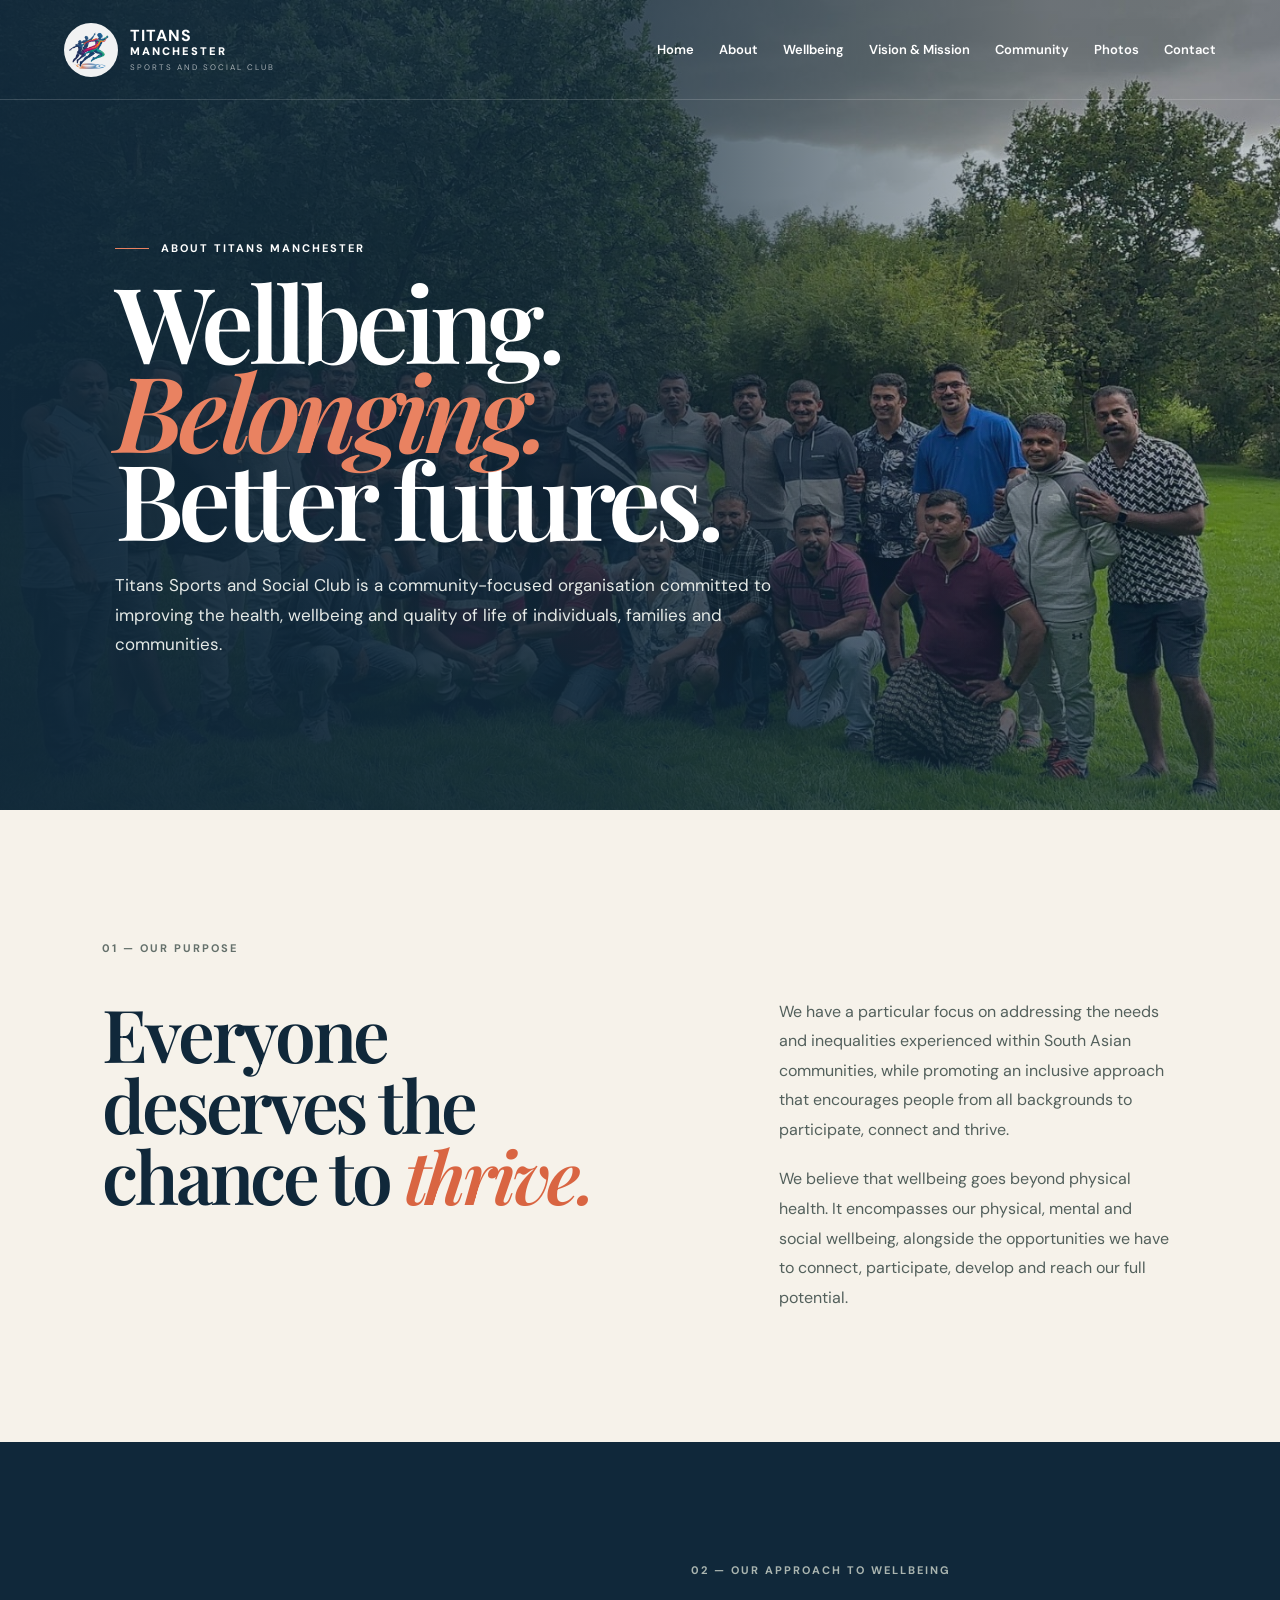
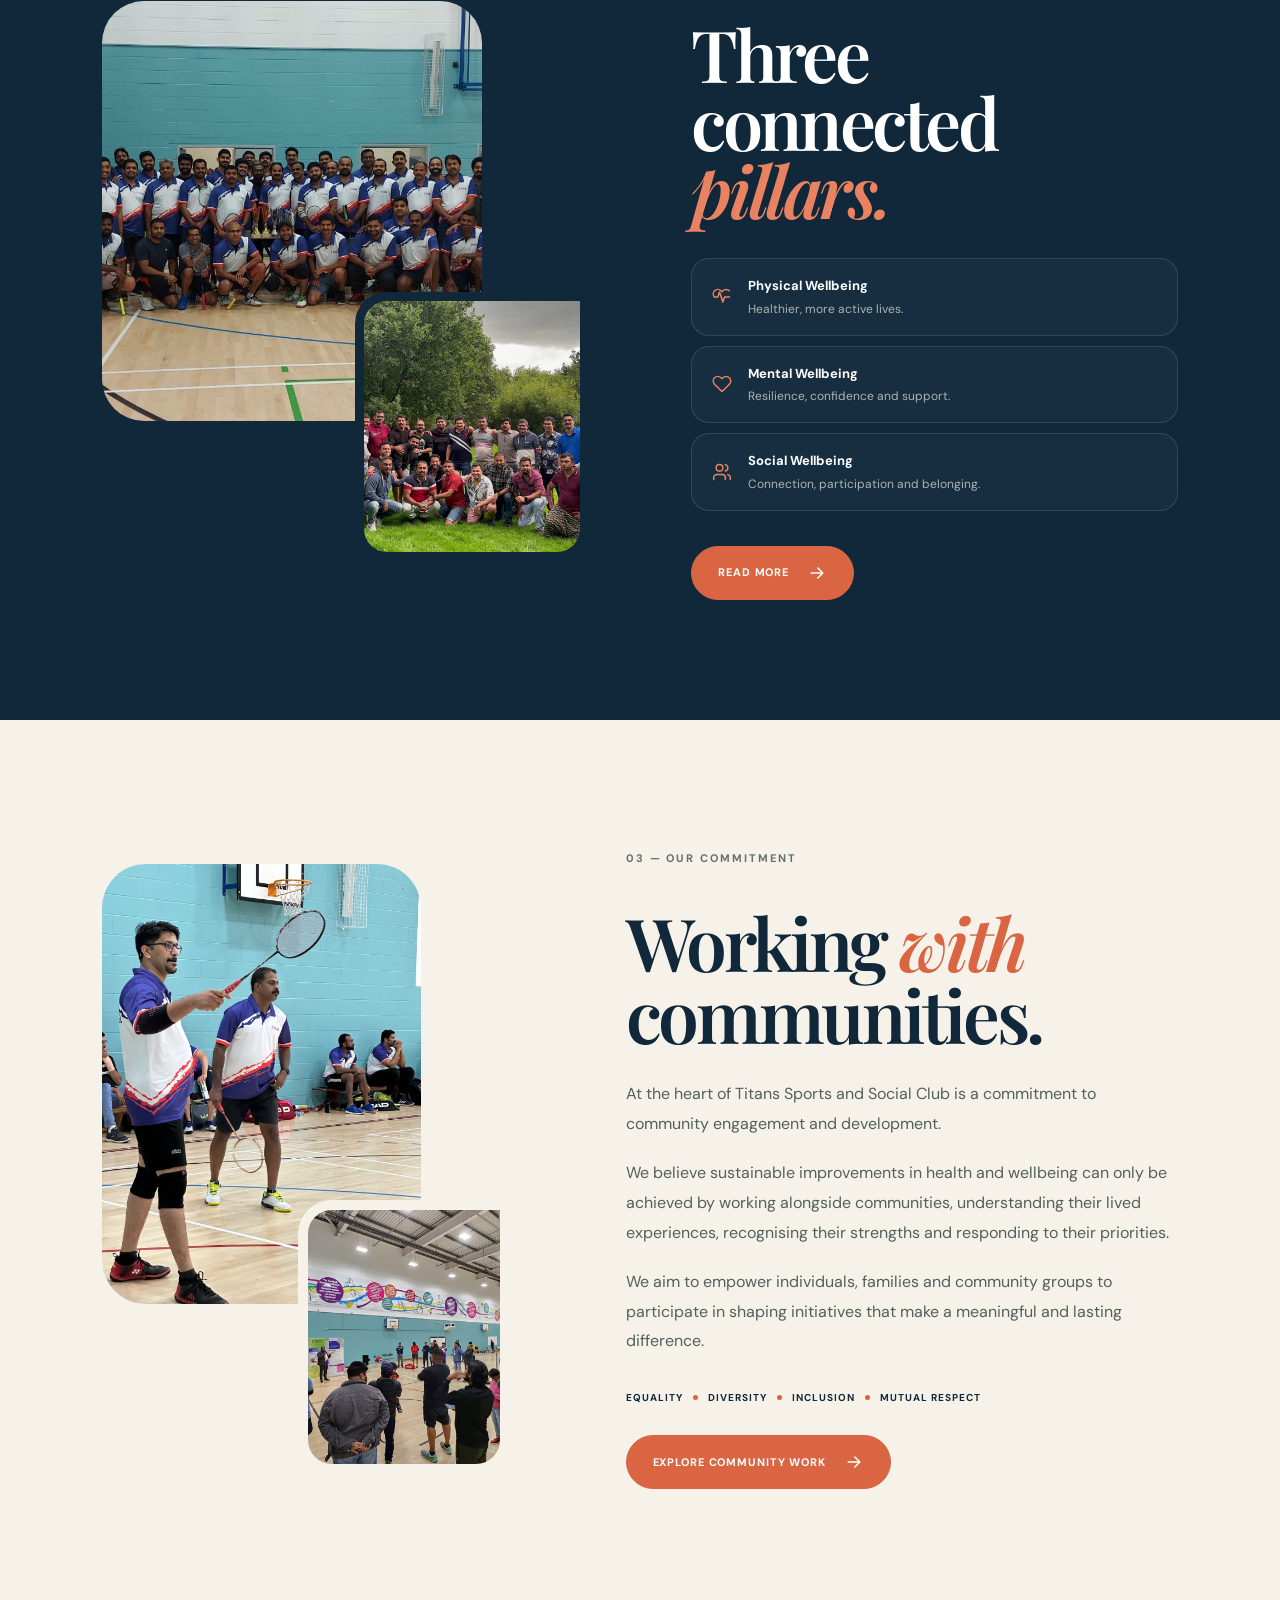
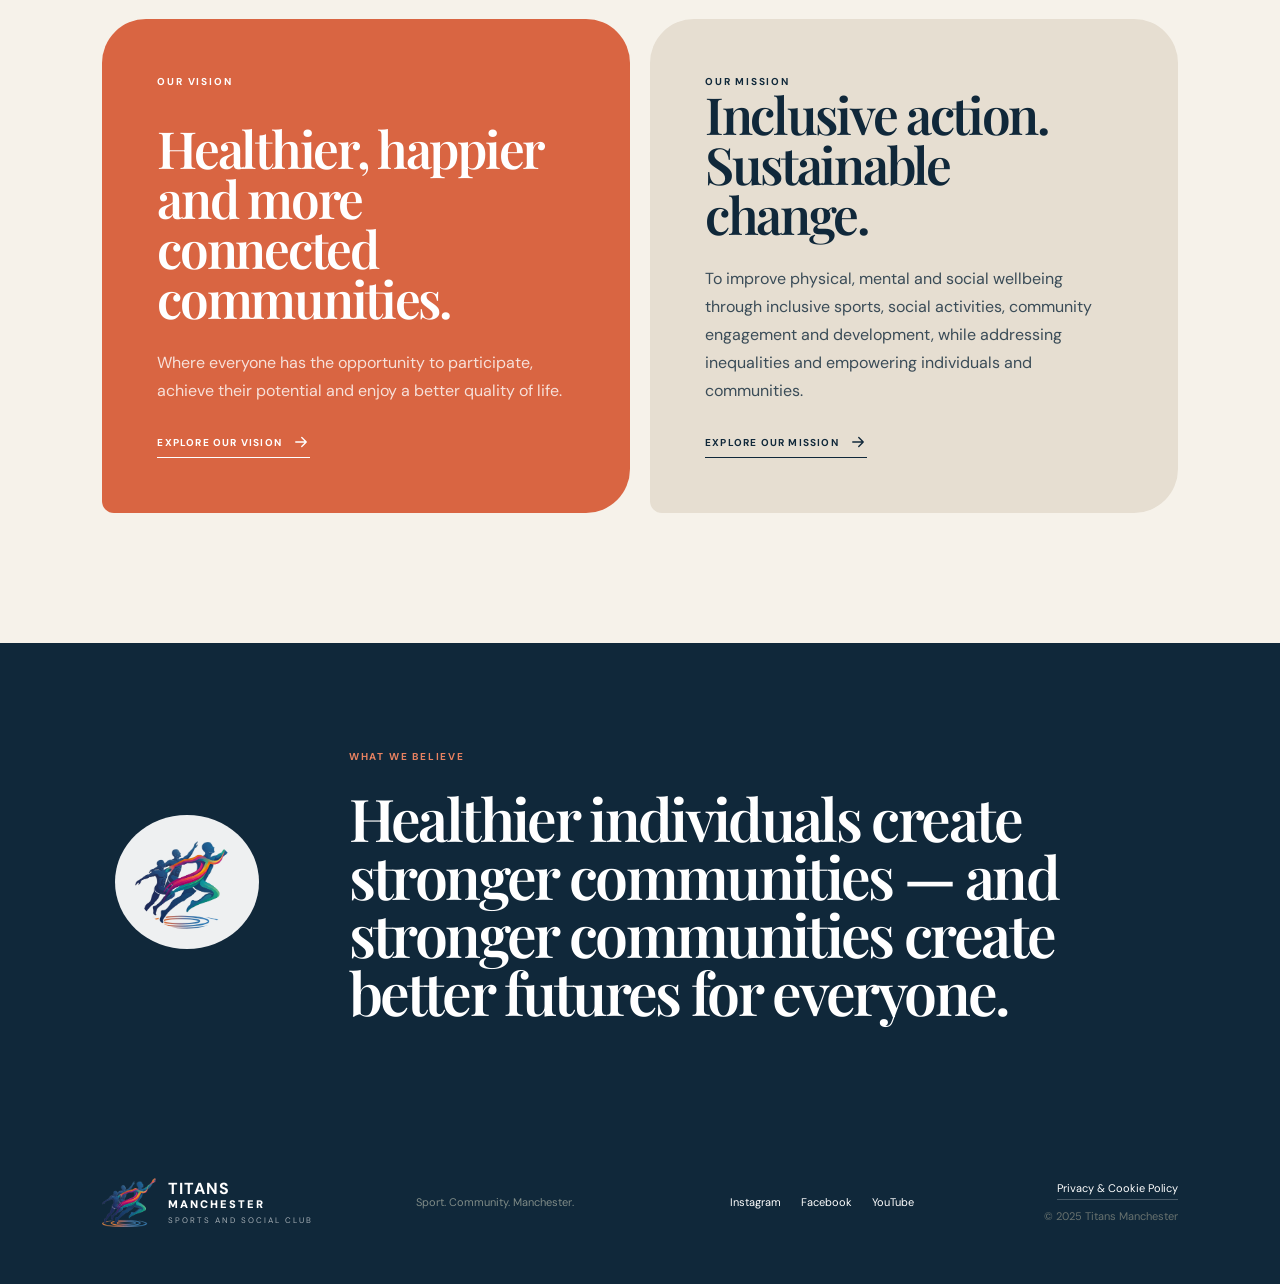
==== about.html @ 6f3ce063 "fixed routing" ====
<!doctype html>
<html lang="en">
  <head>
    
    <meta charset="UTF-8" />
    <meta name="viewport" content="width=device-width, initial-scale=1.0" />
    <title>About Us | Titans Manchester</title>
    <link rel="shortcut icon" href="/favicon.png"><link rel="apple-touch-icon" sizes="180x180" href="/apple-touch-icon.png">
    <meta name="description" content="Who we are: a community-focused sports and social club improving physical, mental and social wellbeing, with a particular focus on South Asian communities in Manchester.">
    <link rel="icon" href="/favicon.png">
    <meta property="og:title" content="About Us | Titans Manchester">
    <meta property="og:description" content="Who we are: a community-focused sports and social club improving physical, mental and social wellbeing, with a particular focus on South Asian communities in Manchester.">
    <script type="module" crossorigin src="/assets/index-BCGXaO-s.js"></script>
    <link rel="stylesheet" crossorigin href="/assets/index-mSI3lLwy.css">
    <link rel="canonical" href="https://titansmanchester.co.uk/about">
  </head>
  <body>
    
    <div id="root"><link rel="preload" as="image" href="/titans-logo.png"/><link rel="preload" as="image" href="/community-running.jpg"/><link rel="preload" as="image" href="/group-badminton.jpeg"/><link rel="preload" as="image" href="/community-badminton.jpg"/><link rel="preload" as="image" href="/warmup.jpeg"/><main class="about-page"><nav class="nav "><a class="brand" href="/" aria-label="Titans Manchester home"><img src="/titans-logo.png" alt=""/><span class="brand-name">TITANS<strong>MANCHESTER</strong><small>Sports and Social Club</small></span></a><div class="nav-links "><a href="/">Home</a><a href="/about">About</a><a href="/wellbeing">Wellbeing</a><a href="/vision">Vision &amp; Mission</a><a href="/community">Community</a><a href="/gallery">Photos</a><a href="/contact">Contact</a></div><button class="menu" aria-label="Toggle navigation"><svg width="25" height="25" viewBox="0 0 24 24" fill="none" stroke="currentColor" stroke-width="1.8" stroke-linecap="round" stroke-linejoin="round" aria-hidden="true"><path d="M4 7h16M4 12h16M4 17h16"></path></svg></button></nav><section class="about-hero" id="top"><img src="/community-running.jpg" alt="Members of the community running together in a park"/><div class="about-hero-shade"></div><div class="about-hero-copy"><p class="eyebrow" data-reveal="true"><span></span> About Titans Manchester</p><h1 data-reveal="true">Wellbeing.<br/><em>Belonging.</em><br/>Better futures.</h1><p data-reveal="true">Titans Sports and Social Club is a community-focused organisation committed to improving the health, wellbeing and quality of life of individuals, families and communities.</p></div></section><section class="about-intro"><div class="section-tag" data-reveal="true">01 — Our purpose</div><div class="about-intro-grid"><h2 data-reveal="true">Everyone deserves the chance to <span>thrive.</span></h2><div class="about-prose" data-reveal="true"><p>We have a particular focus on addressing the needs and inequalities experienced within South Asian communities, while promoting an inclusive approach that encourages people from all backgrounds to participate, connect and thrive.</p><p>We believe that wellbeing goes beyond physical health. It encompasses our physical, mental and social wellbeing, alongside the opportunities we have to connect, participate, develop and reach our full potential.</p></div></div></section><section class="about-wellbeing"><div class="about-wellbeing-images" data-reveal="true"><img src="/group-badminton.jpeg" alt="Men playing badminton together"/><img src="/community-running.jpg" alt="  mindfulness"/></div><div class="about-wellbeing-copy" data-reveal="true"><div class="section-tag">02 — Our approach to wellbeing</div><h2>Three connected<br/><span>pillars.</span></h2><div class="wellbeing-points"><div><svg width="20" height="20" viewBox="0 0 24 24" fill="none" stroke="currentColor" stroke-width="1.8" stroke-linecap="round" stroke-linejoin="round" aria-hidden="true"><path d="M3 12h4l2-6 4 12 2-6h6"></path><path d="M20.8 4.6a5.5 5.5 0 0 0-7.8 0L12 5.7l-1.1-1.1a5.5 5.5 0 0 0-7.8 7.8"></path></svg><span><b>Physical Wellbeing</b>Healthier, more active lives.</span></div><div><svg width="20" height="20" viewBox="0 0 24 24" fill="none" stroke="currentColor" stroke-width="1.8" stroke-linecap="round" stroke-linejoin="round" aria-hidden="true"><path d="M20.8 4.6a5.5 5.5 0 0 0-7.8 0L12 5.7l-1.1-1.1a5.5 5.5 0 0 0-7.8 7.8l1.1 1.1L12 21l7.8-7.5 1.1-1.1a5.5 5.5 0 0 0-.1-7.8Z"></path></svg><span><b>Mental Wellbeing</b>Resilience, confidence and support.</span></div><div><svg width="20" height="20" viewBox="0 0 24 24" fill="none" stroke="currentColor" stroke-width="1.8" stroke-linecap="round" stroke-linejoin="round" aria-hidden="true"><path d="M16 21v-2a4 4 0 0 0-4-4H6a4 4 0 0 0-4 4v2"></path><circle cx="9" cy="7" r="4"></circle><path d="M22 21v-2a4 4 0 0 0-3-3.87M16 3.13a4 4 0 0 1 0 7.75"></path></svg><span><b>Social Wellbeing</b>Connection, participation and belonging.</span></div></div><a class="button primary" href="/wellbeing">Read more <svg width="20" height="20" viewBox="0 0 24 24" fill="none" stroke="currentColor" stroke-width="1.8" stroke-linecap="round" stroke-linejoin="round" aria-hidden="true"><path d="M5 12h14M13 6l6 6-6 6"></path></svg></a></div></section><section class="commitment-section"><div class="commitment-images" data-reveal="true"><img src="/community-badminton.jpg" alt="Community members playing badminton"/><img src="/warmup.jpeg" alt="A community group warming up together"/></div><div class="commitment-copy" data-reveal="true"><div class="section-tag">03 — Our commitment</div><h2>Working <span>with</span> communities.</h2><p>At the heart of Titans Sports and Social Club is a commitment to community engagement and development.</p><p>We believe sustainable improvements in health and wellbeing can only be achieved by working alongside communities, understanding their lived experiences, recognising their strengths and responding to their priorities.</p><p>We aim to empower individuals, families and community groups to participate in shaping initiatives that make a meaningful and lasting difference.</p><div class="values-line">Equality <i></i> Diversity <i></i> Inclusion <i></i> Mutual respect</div><a class="button primary commitment-link" href="/community">Explore community work <svg width="20" height="20" viewBox="0 0 24 24" fill="none" stroke="currentColor" stroke-width="1.8" stroke-linecap="round" stroke-linejoin="round" aria-hidden="true"><path d="M5 12h14M13 6l6 6-6 6"></path></svg></a></div></section><section class="vision-section"><div class="vision-card" data-reveal="true"><span>Our Vision</span><h2>Healthier, happier and more connected communities.</h2><p>Where everyone has the opportunity to participate, achieve their potential and enjoy a better quality of life.</p><a href="/vision">Explore our vision <svg width="18" height="18" viewBox="0 0 24 24" fill="none" stroke="currentColor" stroke-width="1.8" stroke-linecap="round" stroke-linejoin="round" aria-hidden="true"><path d="M5 12h14M13 6l6 6-6 6"></path></svg></a></div><div class="mission-card" data-reveal="true"><span>Our Mission</span><h2>Inclusive action. Sustainable change.</h2><p>To improve physical, mental and social wellbeing through inclusive sports, social activities, community engagement and development, while addressing inequalities and empowering individuals and communities.</p><a href="/vision">Explore our mission <svg width="18" height="18" viewBox="0 0 24 24" fill="none" stroke="currentColor" stroke-width="1.8" stroke-linecap="round" stroke-linejoin="round" aria-hidden="true"><path d="M5 12h14M13 6l6 6-6 6"></path></svg></a></div></section><section class="belief-section" data-reveal="true"><img src="/titans-logo.png" alt=""/><div><span>What we believe</span><h2>Healthier individuals create stronger communities — and stronger communities create better futures for everyone.</h2></div></section><footer id="contact"><a class="brand" href="/"><img src="/titans-logo.png" alt=""/><span class="brand-name">TITANS<strong>MANCHESTER</strong><small>Sports and Social Club</small></span></a><p>Sport. Community. Manchester.</p><div><a href="#">Instagram</a><a href="#">Facebook</a><a href="#">YouTube</a></div><div class="footer-legal"><a href="#/privacy">Privacy &amp; Cookie Policy</a><span>© 2025 Titans Manchester</span></div></footer></main></div>
    
  </body>
</html>
---- assets/index-mSI3lLwy.css ----
@import "https://fonts.googleapis.com/css2?family=DM+Sans:wght@400;500;600;700&family=Playfair+Display:ital,wght@0,600;1,600&display=swap";@layer components;@layer properties{@supports (((-webkit-hyphens:none)) and (not (margin-trim:inline))) or ((-moz-orient:inline) and (not (color:rgb(from red r g b)))){*,:before,:after,::backdrop{--tw-rotate-x:initial;--tw-rotate-y:initial;--tw-rotate-z:initial;--tw-skew-x:initial;--tw-skew-y:initial;--tw-blur:initial;--tw-brightness:initial;--tw-contrast:initial;--tw-grayscale:initial;--tw-hue-rotate:initial;--tw-invert:initial;--tw-opacity:initial;--tw-saturate:initial;--tw-sepia:initial;--tw-drop-shadow:initial;--tw-drop-shadow-color:initial;--tw-drop-shadow-alpha:100%;--tw-drop-shadow-size:initial}}}@layer theme{:root,:host{--font-sans:"DM Sans", sans-serif;--font-mono:ui-monospace, SFMono-Regular, Menlo, Monaco, Consolas, "Liberation Mono", "Courier New", monospace;--spacing:.25rem;--default-font-family:var(--font-sans);--default-mono-font-family:var(--font-mono)}}@layer base{*,:after,:before,::backdrop{box-sizing:border-box;border:0 solid;margin:0;padding:0}::file-selector-button{box-sizing:border-box;border:0 solid;margin:0;padding:0}html,:host{-webkit-text-size-adjust:100%;tab-size:4;line-height:1.5;font-family:var(--default-font-family,ui-sans-serif, system-ui, sans-serif, "Apple Color Emoji", "Segoe UI Emoji", "Segoe UI Symbol", "Noto Color Emoji");font-feature-settings:var(--default-font-feature-settings,normal);font-variation-settings:var(--default-font-variation-settings,normal);-webkit-tap-highlight-color:transparent}hr{height:0;color:inherit;border-top-width:1px}abbr:where([title]){-webkit-text-decoration:underline dotted;text-decoration:underline dotted}h1,h2,h3,h4,h5,h6{font-size:inherit;font-weight:inherit}a{color:inherit;-webkit-text-decoration:inherit;-webkit-text-decoration:inherit;-webkit-text-decoration:inherit;-webkit-text-decoration:inherit;text-decoration:inherit}b,strong{font-weight:bolder}code,kbd,samp,pre{font-family:var(--default-mono-font-family,ui-monospace, SFMono-Regular, Menlo, Monaco, Consolas, "Liberation Mono", "Courier New", monospace);font-feature-settings:var(--default-mono-font-feature-settings,normal);font-variation-settings:var(--default-mono-font-variation-settings,normal);font-size:1em}small{font-size:80%}sub,sup{vertical-align:baseline;font-size:75%;line-height:0;position:relative}sub{bottom:-.25em}sup{top:-.5em}table{text-indent:0;border-color:inherit;border-collapse:collapse}:-moz-focusring{outline:auto}progress{vertical-align:baseline}summary{display:list-item}ol,ul,menu{list-style:none}img,svg,video,canvas,audio,iframe,embed,object{vertical-align:middle;display:block}img,video{max-width:100%;height:auto}button,input,select,optgroup,textarea{font:inherit;font-feature-settings:inherit;font-variation-settings:inherit;letter-spacing:inherit;color:inherit;opacity:1;background-color:#0000;border-radius:0}::file-selector-button{font:inherit;font-feature-settings:inherit;font-variation-settings:inherit;letter-spacing:inherit;color:inherit;opacity:1;background-color:#0000;border-radius:0}:where(select:is([multiple],[size])) optgroup{font-weight:bolder}:where(select:is([multiple],[size])) optgroup option{padding-inline-start:20px}::file-selector-button{margin-inline-end:4px}::placeholder{opacity:1}@supports (not ((-webkit-appearance:-apple-pay-button))) or (contain-intrinsic-size:1px){::placeholder{color:currentColor}@supports (color:color-mix(in lab, red, red)){::placeholder{color:color-mix(in oklab, currentcolor 50%, transparent)}}}textarea{resize:vertical}::-webkit-search-decoration{-webkit-appearance:none}::-webkit-date-and-time-value{min-height:1lh;text-align:inherit}::-webkit-datetime-edit{display:inline-flex}::-webkit-datetime-edit-fields-wrapper{padding:0}::-webkit-datetime-edit{padding-block:0}::-webkit-datetime-edit-year-field{padding-block:0}::-webkit-datetime-edit-month-field{padding-block:0}::-webkit-datetime-edit-day-field{padding-block:0}::-webkit-datetime-edit-hour-field{padding-block:0}::-webkit-datetime-edit-minute-field{padding-block:0}::-webkit-datetime-edit-second-field{padding-block:0}::-webkit-datetime-edit-millisecond-field{padding-block:0}::-webkit-datetime-edit-meridiem-field{padding-block:0}::-webkit-calendar-picker-indicator{line-height:1}:-moz-ui-invalid{box-shadow:none}button,input:where([type=button],[type=reset],[type=submit]){appearance:button}::file-selector-button{appearance:button}::-webkit-inner-spin-button{height:auto}::-webkit-outer-spin-button{height:auto}[hidden]:where(:not([hidden=until-found])){display:none!important}html{scroll-behavior:smooth}body{color:#10283a;background:#f6f2ea;font-family:DM Sans,sans-serif}a{text-decoration:none}button{cursor:pointer}}@layer utilities{.fixed{position:fixed}.static{position:static}.start{inset-inline-start:var(--spacing)}.end{inset-inline-end:var(--spacing)}.grid{display:grid}.hidden{display:none}.inline{display:inline}.transform{transform:var(--tw-rotate-x,) var(--tw-rotate-y,) var(--tw-rotate-z,) var(--tw-skew-x,) var(--tw-skew-y,)}.filter{filter:var(--tw-blur,) var(--tw-brightness,) var(--tw-contrast,) var(--tw-grayscale,) var(--tw-hue-rotate,) var(--tw-invert,) var(--tw-saturate,) var(--tw-sepia,) var(--tw-drop-shadow,)}}main{overflow:hidden}.reveal-ready [data-reveal]{opacity:0;transition:opacity 1.15s cubic-bezier(.2,.7,.2,1),transform 1.15s cubic-bezier(.2,.7,.2,1);transform:translateY(48px)}.reveal-ready [data-reveal].is-visible{opacity:1;transform:translateY(0)}.activity-grid [data-reveal]:nth-child(2){transition-delay:.14s}.activity-grid [data-reveal]:nth-child(3){transition-delay:.28s}.activity-grid [data-reveal]:nth-child(4){transition-delay:.42s}.community-gallery[data-reveal],.join-card[data-reveal]{transition-delay:.18s}.hero-copy .eyebrow[data-reveal]{transition-delay:.12s}.hero-copy h1[data-reveal]{transition-delay:.28s}.hero-copy .hero-text[data-reveal]{transition-delay:.44s}.hero-copy .hero-actions[data-reveal]{transition-delay:.58s}.nav{z-index:20;color:#fff;background:0 0;border-bottom:1px solid #ffffff2b;justify-content:space-between;align-items:center;width:100%;height:100px;padding:0 5vw;transition:height .35s,background .35s,box-shadow .35s,-webkit-backdrop-filter .35s,backdrop-filter .35s;display:flex;position:fixed;top:0;left:0}.nav.scrolled{-webkit-backdrop-filter:blur(16px);backdrop-filter:blur(16px);background:#10283aeb;border-bottom-color:#ffffff14;height:78px;box-shadow:0 10px 30px #07172220}.brand{color:inherit;letter-spacing:.06em;align-items:center;gap:12px;font:700 16px/1 DM Sans,sans-serif;display:flex}.brand img{object-fit:contain;flex:none;width:54px;height:54px}.brand-name{flex-direction:column;gap:2px;display:flex}.brand-name strong{letter-spacing:.18em;font-size:11px}.nav .brand img{background:#fffffff0;border-radius:50%;padding:5px;transition:width .35s,height .35s}.nav.scrolled .brand img{width:46px;height:46px}.brand small{letter-spacing:.25em;text-transform:uppercase;opacity:.62;margin-top:4px;font:8px/1 DM Sans,sans-serif;display:block}.nav-links{align-items:center;gap:25px;font-size:13px;font-weight:600;display:flex}.nav-links a{color:inherit;transition:color .25s}.nav-links>a:hover{color:#e98261}.nav-cta{background:#fff;border-radius:999px;align-items:center;gap:10px;padding:13px 18px;display:flex;color:#10283a!important}.menu{color:#fff;background:0 0;border:0;display:none}.hero{color:#fff;background:#10283a;border-radius:0 0 56px 56px;align-items:center;height:100vh;min-height:790px;display:flex;position:relative}.hero-video{object-fit:cover;width:100%;height:100%;position:absolute;inset:0}.hero-shade{background:linear-gradient(90deg,#10283aeb 0%,#10283abf 45%,#10283a4d 78%),linear-gradient(#0000 52%,#10283a9c);position:absolute;inset:0}.hero-copy{z-index:2;width:min(850px,90vw);margin-left:9vw;padding-top:80px;position:relative}.eyebrow,.section-tag{text-transform:uppercase;letter-spacing:.18em;align-items:center;gap:12px;font-size:11px;font-weight:700;display:flex}.eyebrow span{background:#e98261;width:34px;height:1px}.hero h1,h2{letter-spacing:-.045em;font-family:Playfair Display,serif}.hero h1{margin:22px 0;font-size:clamp(68px,8.8vw,140px);font-weight:600;line-height:.88}.hero h1 em{color:#e98261;font-style:italic}.hero-text{color:#d8dfdc;max-width:590px;font-size:16px;line-height:1.75}.hero-actions{gap:12px;margin-top:35px;display:flex}.button{text-transform:uppercase;letter-spacing:.08em;color:#fff;border:1px solid #ffffff4d;border-radius:999px;justify-content:center;align-items:center;gap:18px;min-height:54px;padding:0 26px;font-size:11px;font-weight:700;transition:transform .25s,background .25s;display:inline-flex}.button:hover{transform:translateY(-3px)}.button.primary{color:#fff;background:#d96542;border-color:#d96542}.button.ghost:hover{color:#10283a;background:#fff}.hero-stat{z-index:2;align-items:center;gap:18px;display:flex;position:absolute;bottom:7%;right:6vw}.hero-stat strong{font:600 55px/.85 Playfair Display}.hero-stat strong span{color:#e98261}.hero-stat p{color:#d5dbd8;text-transform:uppercase;letter-spacing:.1em;border-left:1px solid #fff5;padding-left:17px;font-size:11px;line-height:1.6}.scroll-cue{z-index:2;transform-origin:0;letter-spacing:.18em;text-transform:uppercase;align-items:center;gap:10px;font-size:9px;display:flex;position:absolute;bottom:8%;left:3vw;transform:rotate(-90deg)}.scroll-cue span{background:#e98261;width:45px;height:1px}.intro{padding:130px 8vw 110px}.section-tag{color:#64706b;margin-bottom:40px}.section-tag.light{color:#95a19d}.intro-grid{grid-template-columns:1.35fr .65fr;align-items:stretch;gap:7vw;display:grid}.intro h2,.activity-heading h2,.join h2{margin:0;font-size:clamp(46px,6vw,90px);line-height:.94}h2 span{color:#d96542;-webkit-text-stroke:0;font-style:italic}.intro-grid p{color:#4d5955;font-size:16px;line-height:1.85}.intro-content{max-width:680px;margin-top:38px}.intro-content p+p{margin-top:18px}.text-link{color:#10283a;text-transform:uppercase;letter-spacing:.07em;border-bottom:1px solid #d96542;align-items:center;gap:12px;margin-top:24px;padding-bottom:7px;font-size:12px;font-weight:700;display:inline-flex}.community-gallery{grid-template-rows:180px 145px 150px;grid-template-columns:1.15fr .85fr;align-self:center;gap:12px;display:grid}.community-gallery img{object-fit:cover;border-radius:26px;width:100%;height:100%}.community-gallery img:first-child{border-radius:34px 34px 10px;grid-row:span 2}.community-gallery img:nth-child(3){border-radius:26px 8px 26px 26px}.community-gallery img:last-child{border-radius:10px 30px 30px;grid-column:1/-1}.home-wellbeing{background:#e8e1d6;padding:120px 6vw 130px}.home-wellbeing-heading{grid-template-columns:1.25fr .65fr;align-items:end;gap:8vw;margin:0 2vw 55px;display:grid}.home-wellbeing-heading h2{letter-spacing:-.05em;margin:0;font:600 clamp(48px,5.8vw,88px)/.95 Playfair Display}.home-wellbeing-heading h2 span{color:#d96542;font-style:italic}.home-wellbeing-heading>p{color:#58645f;line-height:1.8}.home-pillar-grid{grid-template-columns:repeat(3,1fr);gap:18px;display:grid}.home-pillar-card{color:#fff;border-radius:42px 42px 42px 10px;height:570px;position:relative;overflow:hidden}.home-pillar-card>img{object-fit:cover;width:100%;height:100%;transition:transform .8s cubic-bezier(.2,.7,.2,1);position:absolute;inset:0}.home-pillar-card:hover>img{transform:scale(1.05)}.home-pillar-shade{background:linear-gradient(#10283a2b 28%,#10283af2 100%);position:absolute;inset:0}.home-pillar-card>.pillar-icon{background:#ffffffe8;position:absolute;top:25px;left:25px}.home-pillar-card>div:last-child{position:absolute;bottom:30px;left:30px;right:30px}.home-pillar-card>div:last-child>span{color:#ef9b7e;letter-spacing:.16em;font-size:10px}.home-pillar-card h3{margin:10px 0 14px;font:600 42px/.95 Playfair Display}.home-pillar-card p{color:#dce3df;margin:0;font-size:13px;line-height:1.6}.home-pillar-grid [data-reveal]:nth-child(2){transition-delay:.16s}.home-pillar-grid [data-reveal]:nth-child(3){transition-delay:.32s}.activity-section{color:#fff;background:#10283a;padding:115px 4vw 85px}.activity-heading{justify-content:space-between;align-items:end;margin:0 4vw 55px;display:flex}.activity-heading p{color:#9aa4a0;max-width:420px;line-height:1.7}.activity-grid{grid-template-columns:repeat(4,1fr);gap:18px;display:grid}.activity-card{color:#fff;border-radius:42px 42px 42px 10px;height:520px;position:relative;overflow:hidden;transform:translateZ(0)}.activity-card img{object-fit:cover;filter:grayscale(.25)brightness(.74);width:100%;height:100%;transition:transform .7s cubic-bezier(.2,.7,.2,1),filter .4s}.activity-card:hover img{filter:grayscale(0)brightness(.85);transform:scale(1.07)}.card-overlay{background:linear-gradient(#0000 35%,#07110fe8);position:absolute;inset:0}.card-number{opacity:.7;letter-spacing:.15em;font-size:10px;position:absolute;top:22px;left:22px}.card-copy{position:absolute;bottom:28px;left:25px}.card-copy span{color:#f0a288;text-transform:uppercase;letter-spacing:.15em;font-size:9px}.card-copy h3{margin:8px 0 0;font:600 34px/1 Playfair Display}.card-arrow{-webkit-backdrop-filter:blur(8px);backdrop-filter:blur(8px);border:1px solid #fff6;border-radius:50%;place-items:center;width:48px;height:48px;transition:background .3s,color .3s,transform .3s;display:grid;position:absolute;bottom:25px;right:22px}.activity-card:hover .card-arrow{color:#fff;background:#d96542;border-color:#d96542;transform:rotate(-35deg)}.home-purpose-section{color:#fff;background:#10283a;padding:120px 6vw}.home-purpose-heading{margin:0 2vw 55px}.home-purpose-heading h2{letter-spacing:-.055em;margin:0;font:600 clamp(54px,7vw,105px)/.92 Playfair Display}.home-purpose-heading h2 span,.home-community-copy h2 span{color:#e98261;font-style:italic}.home-purpose-grid{grid-template-columns:1fr 1fr;gap:18px;margin-bottom:100px;display:grid}.home-purpose-card{color:#10283a;border-radius:42px 42px 42px 10px;flex-direction:column;min-height:350px;padding:38px;display:flex;position:relative;overflow:hidden}.home-purpose-card.mission{background:#d8e9d2}.home-purpose-card.vision{background:#efb9a7}.home-purpose-card>span{letter-spacing:.16em;text-transform:uppercase;margin-top:auto;margin-bottom:18px;font-size:10px;font-weight:700}.home-purpose-card h4{letter-spacing:-.015em;max-width:620px;margin:0 76px 0 0;font:600 20px/1.45 DM Sans}.purpose-arrow{border:1px solid #10283a45;border-radius:50%;place-items:center;width:48px;height:48px;transition:transform .3s,background .3s,color .3s;display:grid;position:absolute;bottom:30px;right:30px}.home-purpose-card:hover .purpose-arrow{color:#fff;background:#10283a;transform:rotate(-35deg)}.home-purpose-grid [data-reveal]:nth-child(2){transition-delay:.18s}.home-community-block{border-top:1px solid #ffffff1f;grid-template-columns:1fr 1fr;align-items:center;gap:7vw;margin:0 2vw;padding-top:100px;display:grid}.home-community-image{height:560px}.home-community-image img{object-fit:cover;border-radius:44px 44px 12px;width:100%;height:100%}.home-community-copy h2{letter-spacing:-.05em;margin:0 0 28px;font:600 clamp(48px,5.5vw,82px)/.95 Playfair Display}.home-community-copy p{color:#b7c1bd;max-width:640px;font-size:16px;line-height:1.85}.home-community-copy .button{margin-top:25px}.manifesto{color:#fff9f2;background:#d96542;padding:0 0 110px;position:relative}.marquee{white-space:nowrap;letter-spacing:.14em;border-bottom:1px solid #ffffff42;padding:19px 0;font:600 13px DM Sans;display:flex;overflow:hidden}.marquee span{animation:18s linear infinite marquee}.manifesto-inner{grid-template-columns:1.15fr .85fr;align-items:center;gap:8vw;padding:100px 8vw 10px;display:grid}.manifesto-copy>p{text-transform:uppercase;letter-spacing:.16em;font-size:12px}.manifesto h2{margin:20px 0 45px;line-height:.95}.manifesto h2.belief-headline{letter-spacing:-.04em;max-width:850px;font-size:clamp(52px,6vw,88px)}.manifesto h2 span{color:#10283a;font-style:italic;display:block}.belief-flow{grid-template-columns:1fr auto 1fr auto 1fr;align-items:center;gap:14px;display:grid}.belief-flow>svg{opacity:.65}.belief-flow>div{align-items:center;gap:11px;display:flex}.belief-flow i{color:#d96542;background:#fff9f2;border-radius:50%;flex:none;place-items:center;width:44px;height:44px;font-style:normal;display:grid}.belief-flow span{color:#ffe6dd;font-size:10px;line-height:1.5}.belief-flow b{color:#fff;font-size:11px;display:block}.manifesto-image{height:590px;position:relative}.manifesto-collage{position:absolute;inset:0}.manifesto-collage img{object-fit:cover;position:absolute;box-shadow:0 20px 50px #61200f29}.manifesto-collage img:first-child{border-radius:44px 44px 10px;width:68%;height:66%;top:0;left:0}.manifesto-collage img:nth-child(2){border:8px solid #d96542;border-radius:32px 32px 32px 9px;width:39%;height:42%;top:52px;right:0}.manifesto-collage img:nth-child(3){border:8px solid #d96542;border-radius:10px 36px 36px;width:55%;height:38%;bottom:0;right:22px}.manifesto-badge{z-index:2;background:#10283a;border-radius:999px;align-items:center;gap:14px;padding:16px 22px 16px 14px;display:flex;position:absolute;bottom:65px;left:-35px;box-shadow:0 16px 40px #61200f38}.manifesto-badge img{object-fit:contain;background:#fff;border-radius:50%;width:54px;height:54px;padding:5px}.manifesto-badge span{letter-spacing:.1em;text-transform:uppercase;font-size:10px;font-weight:700;line-height:1.45}.join{grid-template-columns:1fr .65fr;align-items:center;gap:10vw;padding:120px 8vw;display:grid}.join h2 span{color:#d96542}.join-copy>p{color:#56605d;max-width:540px;line-height:1.8}.join-card{color:#fff;background:#10283a;border-radius:46px 46px 46px 12px;padding:55px;position:relative;overflow:hidden;box-shadow:18px 18px #e5d9ca}.join-card:after{content:"";pointer-events:none;border:34px solid #ffffff0b;border-radius:50%;width:170px;height:170px;position:absolute;top:-75px;right:-65px}.join-label{color:#f0a288;text-transform:uppercase;letter-spacing:.18em;font-size:9px}.join-card h3{margin:25px 0 35px;font:600 44px/1.05 Playfair Display}.join-card .button{width:100%}.join-card>p{text-align:center;color:#87908d;margin:20px 0 0;font-size:11px}footer{color:#fff;background:#10283a;grid-template-columns:1fr 1fr 1fr auto;align-items:center;gap:30px;padding:55px 8vw;font-size:11px;display:grid}footer>p{color:#7f8b87}footer>div{gap:20px;display:flex}footer>div a{color:#fff}footer>span{color:#68726f}.footer-legal{text-align:right;flex-direction:column;align-items:flex-end;gap:8px}.footer-legal a{border-bottom:1px solid #ffffff3d;padding-bottom:3px}.footer-legal span{color:#68726f;white-space:nowrap}.about-hero{color:#fff;background:#10283a;align-items:center;height:90vh;min-height:760px;display:flex;position:relative;overflow:hidden}.about-hero>img{object-fit:cover;object-position:center 44%;width:100%;height:100%;position:absolute;inset:0}.about-hero-shade{background:linear-gradient(90deg,#10283af4 0%,#10283ac7 48%,#10283a42 82%),linear-gradient(#0000 45%,#10283aa8);position:absolute;inset:0}.about-hero-copy{z-index:2;width:min(900px,86vw);margin:90px 0 0 9vw;position:relative}.about-hero h1{letter-spacing:-.055em;margin:20px 0 30px;font:600 clamp(70px,8.2vw,132px)/.84 Playfair Display}.about-hero h1 em{color:#e98261;font-style:italic}.about-hero-copy>p:last-child{color:#e4e9e6;max-width:670px;font-size:17px;line-height:1.75}.about-intro{padding:130px 8vw}.about-intro-grid{grid-template-columns:1.1fr .8fr;align-items:start;gap:10vw;display:grid}.about-intro h2,.pillars-heading h2,.commitment-copy h2,.vision-section h2,.belief-section h2{letter-spacing:-.045em;margin:0;font:600 clamp(48px,5.7vw,84px)/.98 Playfair Display}.about-intro h2 span,.commitment-copy h2 span,.pillars-heading h2 span{color:#d96542;font-style:italic}.about-prose p,.commitment-copy p{color:#53605c;font-size:16px;line-height:1.85}.about-prose p+p,.commitment-copy p+p{margin-top:20px}.about-wellbeing{color:#fff;background:#10283a;grid-template-columns:1fr 1fr;align-items:center;gap:8vw;padding:120px 8vw;display:grid}.about-wellbeing-images{min-height:560px;position:relative}.about-wellbeing-images img{object-fit:cover;border-radius:42px 42px 12px;width:78%;height:75%;position:absolute}.about-wellbeing-images img:first-child{top:0;left:0}.about-wellbeing-images img:last-child{border:9px solid #10283a;border-radius:32px 10px 32px 32px;width:48%;height:48%;bottom:0;right:0}.about-wellbeing-copy .section-tag{color:#aab5b0}.about-wellbeing-copy h2{letter-spacing:-.05em;margin:0 0 35px;font:600 clamp(48px,5.6vw,82px)/.95 Playfair Display}.about-wellbeing-copy h2 span{color:#e98261;font-style:italic}.wellbeing-points{gap:10px;margin-bottom:35px;display:grid}.wellbeing-points>div{background:#ffffff08;border:1px solid #ffffff1f;border-radius:18px;align-items:center;gap:16px;padding:17px 20px;display:flex}.wellbeing-points svg{color:#e98261;flex:none}.wellbeing-points span{color:#aab5b0;font-size:12px}.wellbeing-points b{color:#fff;margin-bottom:4px;font-size:13px;display:block}.pillars-section{color:#fff;background:#10283a;padding:115px 8vw 125px}.pillars-heading{grid-template-columns:1.2fr .8fr;align-items:end;gap:20px 8vw;margin-bottom:60px;display:grid}.pillars-heading .section-tag{grid-column:1/-1;margin-bottom:10px}.pillars-heading p{color:#aab5b0;max-width:480px;line-height:1.75}.pillar-grid{grid-template-columns:repeat(3,1fr);gap:18px;display:grid}.pillar-card{border-radius:38px 38px 38px 10px;flex-direction:column;min-height:450px;padding:35px;display:flex;position:relative;overflow:hidden}.pillar-card>span{color:#10283a8c;letter-spacing:.15em;font-size:11px;position:absolute;top:30px;right:28px}.pillar-icon{color:#10283a;background:#ffffffb5;border-radius:50%;place-items:center;width:58px;height:58px;display:grid}.pillar-card h3{color:#10283a;letter-spacing:-.03em;margin:auto 0 22px;font:600 40px/1 Playfair Display}.pillar-card p{color:#1d3849c9;margin:0;font-size:14px;line-height:1.7}.pillar-card.physical{background:#d8e9d2}.pillar-card.mental{background:#efb9a7}.pillar-card.social{background:#d8d2eb}.pillar-grid [data-reveal]:nth-child(2){transition-delay:.16s}.pillar-grid [data-reveal]:nth-child(3){transition-delay:.32s}.commitment-section{grid-template-columns:.85fr 1.15fr;align-items:center;gap:9vw;padding:130px 8vw;display:grid}.commitment-images{min-height:610px;position:relative}.commitment-images img{object-fit:cover;border-radius:44px 44px 12px;width:78%;height:72%;position:absolute}.commitment-images img:first-child{top:0;left:0}.commitment-images img:last-child{border:10px solid #f6f2ea;border-radius:34px 10px 34px 34px;width:52%;height:45%;bottom:0;right:0}.commitment-copy h2{margin-bottom:30px}.values-line{color:#10283a;letter-spacing:.1em;text-transform:uppercase;flex-wrap:wrap;align-items:center;gap:10px;margin-top:34px;font-size:10px;font-weight:700;display:flex}.values-line i{background:#d96542;border-radius:50%;width:5px;height:5px}.commitment-link{width:fit-content;margin-top:30px}.vision-section{grid-template-columns:1fr 1fr;gap:20px;padding:0 8vw 130px;display:grid}.vision-card,.mission-card{border-radius:44px 44px 44px 12px;flex-direction:column;min-height:480px;padding:55px;display:flex}.vision-card{color:#fff;background:#d96542}.mission-card{color:#10283a;background:#e6ded1}.vision-section span,.belief-section span{letter-spacing:.18em;text-transform:uppercase;font-size:10px;font-weight:700}.vision-section h2{margin:auto 0 26px;font-size:clamp(42px,4vw,65px)}.vision-section p{opacity:.8;max-width:580px;margin:0;line-height:1.75}.vision-section a{width:fit-content;color:inherit;letter-spacing:.12em;text-transform:uppercase;border-bottom:1px solid;align-items:center;gap:10px;margin-top:28px;padding-bottom:6px;font-size:10px;font-weight:700;display:inline-flex}.vision-section [data-reveal]:nth-child(2){transition-delay:.16s}.belief-section{color:#fff;background:#10283a;grid-template-columns:.3fr 1.7fr;align-items:center;gap:7vw;padding:100px 9vw;display:grid}.belief-section>img{background:#ffffffed;border-radius:50%;width:min(230px,100%);padding:20px}.belief-section span{color:#e98261}.belief-section h2{margin-top:22px;font-size:clamp(40px,4.6vw,72px)}.wellbeing-hero{color:#fff;background:#10283a;align-items:center;height:88vh;min-height:760px;display:flex;position:relative;overflow:hidden}.wellbeing-hero>img{object-fit:cover;object-position:center;width:100%;height:100%;position:absolute;inset:0}.wellbeing-hero h1{letter-spacing:-.055em;max-width:1050px;margin:20px 0 30px;font:600 clamp(70px,8vw,128px)/.88 Playfair Display}.wellbeing-hero h1 em{color:#e98261;font-style:italic}.workstreams{padding:130px 8vw}.workstreams>.section-tag{margin-bottom:70px}.workstream{border-top:1px solid #d8d4ca;grid-template-columns:.8fr 1.2fr;align-items:center;gap:8vw;padding:80px 0;display:grid}.workstream:nth-of-type(odd) .workstream-image{order:2}.workstream-image{height:600px;position:relative}.workstream-image img{object-fit:cover;border-radius:46px 46px 12px;width:100%;height:100%}.workstream-image>span{color:#fff;letter-spacing:.15em;background:#d96542;border-radius:50%;place-items:center;width:74px;height:74px;font-size:11px;display:grid;position:absolute;top:-18px;right:-18px}.workstream-copy .pillar-icon{color:#d96542;background:#e7ded1;margin-bottom:28px}.workstream-copy h2{letter-spacing:-.045em;margin:0 0 22px;font:600 clamp(48px,5vw,76px)/.95 Playfair Display}.workstream-intro{color:#53605c;font-size:16px;line-height:1.8}.workstream-copy h3{letter-spacing:.16em;text-transform:uppercase;margin:32px 0 15px;font-size:11px}.workstream-copy ul{gap:12px;margin:0;padding:0;list-style:none;display:grid}.workstream-copy li{color:#53605c;padding-left:24px;font-size:14px;line-height:1.65;position:relative}.workstream-copy li:before{content:"";background:#d96542;border-radius:50%;width:8px;height:8px;position:absolute;top:.7em;left:0}.community-detail{padding:130px 8vw}.community-detail-grid{grid-template-columns:1.05fr .85fr;align-items:start;gap:10vw;display:grid}.community-detail h2{letter-spacing:-.05em;margin:0;font:600 clamp(48px,5.8vw,88px)/.96 Playfair Display}.community-detail h2 span{color:#d96542;font-style:italic}.community-approach{background:#e8e1d6;grid-template-columns:.85fr 1.15fr;align-items:center;gap:9vw;padding:120px 8vw;display:grid}.community-approach-images{min-height:650px;position:relative}.community-approach-images img{object-fit:cover;border-radius:44px 44px 12px;width:78%;height:72%;position:absolute}.community-approach-images img:first-child{top:0;left:0}.community-approach-images img:last-child{border:10px solid #e8e1d6;border-radius:34px 10px 34px 34px;width:56%;height:48%;bottom:0;right:0}.community-approach-copy>.section-tag{color:#58645f;margin-bottom:30px}.community-priority-list{display:grid}.community-priority-list>div{border-top:1px solid #c9c1b5;grid-template-columns:48px 1fr;align-items:start;gap:16px;padding:19px 0;display:grid}.community-priority-list>div:last-child{border-bottom:1px solid #c9c1b5}.community-priority-list span{color:#d96542;letter-spacing:.15em;font-size:10px;font-weight:700}.community-priority-list p{color:#374b58;margin:0;font-size:14px;line-height:1.65}.community-belief{color:#fff;background:#d96542;justify-content:center;align-items:center;gap:32px;padding:90px 9vw;display:flex}.community-belief .pillar-icon{color:#d96542;background:#fff;flex:none}.community-belief p{letter-spacing:-.04em;max-width:1050px;margin:0;font:600 clamp(34px,4vw,62px)/1.05 Playfair Display}.vision-hero>img{filter:saturate(.8)}.purpose-section{background:#f6f2ea;grid-template-columns:1fr 1fr;gap:22px;padding:130px 8vw;display:grid}.purpose-panel{border-radius:48px 48px 48px 12px;flex-direction:column;min-height:610px;padding:55px;display:flex;position:relative;overflow:hidden}.purpose-panel .purpose-number{letter-spacing:.17em;opacity:.55;font-size:11px;position:absolute;top:35px;right:35px}.purpose-panel .pillar-icon{margin-bottom:auto}.purpose-panel>span,.purpose-belief span{letter-spacing:.18em;text-transform:uppercase;margin-top:60px;font-size:10px;font-weight:700}.purpose-panel h2{letter-spacing:-.045em;margin:20px 0 25px;font:600 clamp(44px,4.2vw,68px)/.98 Playfair Display}.purpose-panel p{opacity:.8;max-width:620px;margin:0;line-height:1.8}.vision-panel{color:#fff;background:#d96542}.mission-panel{color:#10283a;background:#d8e9d2}.purpose-section [data-reveal]:nth-child(2){transition-delay:.18s}.purpose-belief{color:#fff;background:#10283a;grid-template-columns:.3fr 1.7fr;align-items:center;gap:7vw;padding:120px 9vw;display:grid}.purpose-belief>img{background:#ffffffed;border-radius:50%;width:min(240px,100%);padding:22px}.purpose-belief span{color:#e98261}.purpose-belief h2{letter-spacing:-.045em;max-width:1100px;margin:22px 0 0;font:600 clamp(40px,4.7vw,74px)/1.02 Playfair Display}.contact-hero{color:#fff;background:#10283a;align-items:center;min-height:620px;display:flex;position:relative;overflow:hidden}.contact-hero-shape{opacity:.9;border:100px solid #d96542;border-radius:50% 50% 15%;width:620px;height:620px;position:absolute;top:80px;right:-80px;transform:rotate(20deg)}.contact-hero-shape:after{content:"";border:1px solid #fff5;border-radius:50%;position:absolute;inset:70px}.contact-hero-copy{z-index:2;width:min(980px,86vw);margin:90px 0 0 9vw;position:relative}.contact-hero h1{letter-spacing:-.055em;max-width:980px;margin:20px 0 25px;font:600 clamp(68px,8vw,126px)/.86 Playfair Display}.contact-hero h1 em{color:#e98261;font-style:italic}.contact-hero-copy>p:last-child{color:#c9d2ce;max-width:620px;font-size:16px;line-height:1.75}.contact-section{grid-template-columns:.75fr 1.25fr;align-items:start;gap:9vw;padding:130px 8vw;display:grid}.contact-details h2{letter-spacing:-.05em;margin:0 0 25px;font:600 clamp(48px,5.5vw,82px)/.96 Playfair Display}.contact-details h2 span{color:#d96542;font-style:italic}.contact-details>p{color:#58645f;line-height:1.8}.contact-methods{gap:12px;margin-top:40px;display:grid}.contact-methods>a,.contact-methods>div{color:#10283a;border-top:1px solid #dad5ca;align-items:center;gap:16px;padding:18px 0;display:flex}.contact-methods>:last-child{border-bottom:1px solid #dad5ca}.contact-methods i{color:#d96542;background:#e8e1d6;border-radius:50%;flex:none;place-items:center;width:42px;height:42px;font-style:normal;display:grid}.contact-methods span{color:#6c7772;font-size:12px;line-height:1.6}.contact-methods b{color:#10283a;text-transform:uppercase;letter-spacing:.12em;font-size:11px;display:block}.contact-form{background:#fffdf9;border:1px solid #e1dbd0;border-radius:42px 42px 42px 10px;gap:26px;padding:48px;display:grid;box-shadow:0 25px 70px #20382d0d}.form-row{grid-template-columns:1fr 1fr;gap:18px;display:grid}.form-field{gap:9px;display:grid}.form-field label{color:#10283a;letter-spacing:.1em;text-transform:uppercase;font-size:11px;font-weight:700}.form-field label span{color:#d96542}.form-field input,.form-field textarea{color:#10283a;background:0 0;border:0;border-bottom:1px solid #bdc4bf;outline:0;width:100%;padding:16px 0;transition:border-color .25s}.form-field textarea{resize:vertical;min-height:170px}.form-field input:focus,.form-field textarea:focus{border-color:#d96542}.form-field input::placeholder,.form-field textarea::placeholder{color:#929b97}.contact-form .button{border:0;width:fit-content}.form-note{color:#808b86;margin:-10px 0 0;font-size:10px;line-height:1.6}.gallery-hero>img{object-position:center 44%}.gallery-section{background:#f6f2ea;padding:130px 6vw}.gallery-heading{margin:0 2vw 60px}.gallery-heading h2{letter-spacing:-.055em;margin:0;font:600 clamp(54px,7vw,104px)/.92 Playfair Display}.gallery-heading h2 span{color:#d96542;font-style:italic}.gallery-grid{column-count:5;column-gap:14px}.gallery-item{aspect-ratio:4/5;break-inside:avoid;color:#fff;background:#10283a;border:0;border-radius:26px 26px 26px 8px;width:100%;margin:0 0 14px;padding:0;display:inline-block;position:relative;overflow:hidden}.gallery-item:nth-child(3n+1){aspect-ratio:4/3}.gallery-item:nth-child(4n+2){aspect-ratio:3/4}.gallery-item:nth-child(5n+3){aspect-ratio:1}.gallery-item img{object-fit:cover;width:100%;height:100%;transition:transform .8s cubic-bezier(.2,.7,.2,1),filter .4s}.gallery-item.is-graphic{aspect-ratio:auto}.gallery-item.is-graphic img{height:auto}.gallery-item:after{content:"";opacity:.55;background:linear-gradient(#0000 45%,#10283a99);transition:opacity .35s;position:absolute;inset:0}.gallery-item:hover img{filter:saturate(1.08);transform:scale(1.045)}.gallery-item:hover:after{opacity:.85}.gallery-item>span{z-index:2;letter-spacing:.18em;font-size:10px;position:absolute;bottom:20px;left:22px}.gallery-grid [data-reveal]:nth-child(3n+2){transition-delay:.12s}.gallery-grid [data-reveal]:nth-child(3n+3){transition-delay:.24s}.lightbox{z-index:100;-webkit-backdrop-filter:blur(14px);backdrop-filter:blur(14px);color:#fff;background:#071722f2;place-items:center;padding:5vh 6vw;animation:.3s both lightboxIn;display:grid;position:fixed;inset:0}.lightbox>img{object-fit:contain;border-radius:20px;max-width:min(1200px,90vw);max-height:78vh;box-shadow:0 30px 90px #0008}.lightbox>button{color:#fff;background:#ffffff10;border:1px solid #fff5;border-radius:50%;place-items:center;width:48px;height:48px;display:grid;position:absolute;top:4vh;right:4vw}.lightbox>p{color:#c9d0cd;margin:0;font-size:12px;position:absolute;bottom:3vh}@keyframes lightboxIn{0%{opacity:0}to{opacity:1}}@keyframes marquee{to{transform:translate(-100%)}}@media (width<=1200px){.gallery-grid{column-count:4}}@media (width<=900px){.nav{height:78px;padding:0 6vw}.menu{z-index:2;display:block}.nav-links{background:#10283a;flex-direction:column;justify-content:center;min-height:100vh;font-size:20px;transition:transform .45s;position:absolute;inset:0 0 auto;transform:translateY(-110%)}.nav-links.open{transform:translateY(0)}.hero{min-height:720px}.hero-copy{margin:0 6vw}.hero h1{font-size:clamp(58px,17vw,105px)}.hero-stat{display:none}.intro-grid,.join{grid-template-columns:1fr}.community-gallery{grid-template-rows:160px 130px 140px;width:100%;max-width:680px}.activity-heading{display:block}.activity-heading p{margin-top:25px}.activity-grid{grid-template-columns:1fr 1fr}.activity-card{height:420px}footer{grid-template-columns:1fr 1fr}.manifesto-inner{grid-template-columns:1fr}.manifesto-image{width:100%;max-width:680px;height:480px}.manifesto-badge{bottom:45px;left:25px}.belief-flow{max-width:700px}.home-purpose-grid,.home-community-block{grid-template-columns:1fr}.home-purpose-card{min-height:320px}.home-community-image{height:480px}.home-wellbeing-heading,.home-pillar-grid{grid-template-columns:1fr}.home-pillar-card{height:480px}.about-intro-grid,.pillars-heading,.commitment-section,.about-wellbeing{grid-template-columns:1fr}.about-wellbeing-images{max-width:620px;min-height:500px}.pillar-grid{grid-template-columns:1fr}.pillar-card{min-height:360px}.commitment-images{width:100%;max-width:620px;min-height:520px}.vision-section{grid-template-columns:1fr}.vision-card,.mission-card{min-height:390px}.belief-section{grid-template-columns:160px 1fr}.workstream{grid-template-columns:1fr;gap:45px}.workstream:nth-of-type(odd) .workstream-image{order:0}.workstream-image{height:500px}.community-detail-grid,.community-approach{grid-template-columns:1fr}.community-approach-images{width:100%;max-width:620px;min-height:540px}.purpose-section{grid-template-columns:1fr}.purpose-panel{min-height:520px}.purpose-belief{grid-template-columns:160px 1fr}.contact-section{grid-template-columns:1fr}.contact-details{max-width:680px}.gallery-grid{column-count:3}}@media (width<=700px){.gallery-grid{column-count:2}}@media (width<=560px){.hero-copy{padding-top:50px}.hero-actions{flex-direction:column;align-items:stretch;max-width:280px}.scroll-cue{display:none}.intro,.join{padding:90px 6vw}.intro-grid{gap:45px}.community-gallery{grid-template-rows:130px 110px 120px;gap:8px}.community-gallery img{border-radius:18px}.home-wellbeing{padding:90px 6vw}.home-wellbeing-heading{margin:0 0 40px}.home-pillar-card{border-radius:30px 30px 30px 9px;height:430px}.activity-section{padding:85px 4vw 50px}.activity-grid{grid-template-columns:1fr}.activity-card{height:390px}.home-purpose-section{padding:90px 6vw}.home-purpose-heading{margin:0 0 40px}.home-purpose-grid{margin-bottom:75px}.home-purpose-card{border-radius:32px 32px 32px 9px;min-height:310px;padding:30px}.home-purpose-card h4{margin-right:62px;font-size:18px}.home-community-block{margin:0;padding-top:75px}.home-community-image{height:360px}.home-community-image img{border-radius:32px 32px 9px}.manifesto-inner{gap:55px;padding:80px 6vw 0}.manifesto h2.belief-headline{font-size:48px}.belief-flow{grid-template-columns:1fr;gap:12px}.belief-flow>svg{margin-left:10px;transform:rotate(90deg)}.manifesto-image{height:390px}.manifesto-collage img:first-child{border-radius:28px 28px 8px}.manifesto-collage img:nth-child(2),.manifesto-collage img:nth-child(3){border-width:5px}.manifesto-badge{width:fit-content;padding:10px 16px 10px 10px;bottom:35px;left:10px}.manifesto-badge img{width:44px;height:44px}.join-card{border-radius:32px 32px 32px 10px;padding:38px 28px;box-shadow:10px 10px #e5d9ca}footer{grid-template-columns:1fr}.about-hero{min-height:720px}.about-hero-copy{margin-left:6vw}.about-hero h1{font-size:clamp(56px,17vw,86px)}.about-intro,.pillars-section,.commitment-section,.about-wellbeing{padding:90px 6vw}.about-wellbeing-images{min-height:390px}.about-intro-grid{gap:35px}.pillars-heading{margin-bottom:40px}.pillar-card{border-radius:30px 30px 30px 9px;min-height:340px;padding:28px}.commitment-images{min-height:390px}.commitment-images img{border-radius:30px 30px 9px}.commitment-images img:last-child{border-width:7px}.vision-section{padding:0 6vw 90px}.vision-card,.mission-card{border-radius:32px 32px 32px 10px;min-height:360px;padding:35px}.belief-section{grid-template-columns:1fr;padding:80px 6vw}.belief-section>img{width:120px}.wellbeing-hero{min-height:720px}.wellbeing-hero h1{font-size:clamp(56px,16vw,84px)}.workstreams{padding:90px 6vw}.workstream{padding:60px 0}.workstream-image{height:370px}.workstream-image img{border-radius:32px 32px 10px}.community-detail,.community-approach{padding:90px 6vw}.community-detail-grid{gap:35px}.community-approach-images{min-height:400px}.community-approach-images img{border-radius:30px 30px 9px}.community-approach-images img:last-child{border-width:7px}.community-belief{flex-direction:column;align-items:flex-start;padding:70px 6vw}.purpose-section{padding:90px 6vw}.purpose-panel{border-radius:34px 34px 34px 10px;min-height:480px;padding:36px}.purpose-belief{grid-template-columns:1fr;padding:80px 6vw}.purpose-belief>img{width:120px}.contact-hero{min-height:650px}.contact-hero-copy{margin-left:6vw}.contact-hero h1{font-size:clamp(58px,17vw,86px)}.contact-hero-shape{border-width:65px;width:380px;height:380px;right:-180px}.contact-section{padding:90px 6vw}.contact-form{border-radius:30px 30px 30px 9px;padding:30px 24px}.form-row{grid-template-columns:1fr}.contact-form .button{width:100%}.gallery-section{padding:90px 4vw}.gallery-heading{margin:0 2vw 40px}.gallery-grid{column-count:1}.gallery-item{border-radius:24px 24px 24px 7px;margin-bottom:10px}.lightbox{padding:8vh 4vw}.lightbox>img{max-width:92vw;max-height:72vh}}@media (prefers-reduced-motion:reduce){*,:before,:after{scroll-behavior:auto!important;transition-duration:.01ms!important;animation-duration:.01ms!important;animation-iteration-count:1!important}.reveal-ready [data-reveal]{opacity:1;transform:none}}@property --tw-rotate-x{syntax:"*";inherits:false}@property --tw-rotate-y{syntax:"*";inherits:false}@property --tw-rotate-z{syntax:"*";inherits:false}@property --tw-skew-x{syntax:"*";inherits:false}@property --tw-skew-y{syntax:"*";inherits:false}@property --tw-blur{syntax:"*";inherits:false}@property --tw-brightness{syntax:"*";inherits:false}@property --tw-contrast{syntax:"*";inherits:false}@property --tw-grayscale{syntax:"*";inherits:false}@property --tw-hue-rotate{syntax:"*";inherits:false}@property --tw-invert{syntax:"*";inherits:false}@property --tw-opacity{syntax:"*";inherits:false}@property --tw-saturate{syntax:"*";inherits:false}@property --tw-sepia{syntax:"*";inherits:false}@property --tw-drop-shadow{syntax:"*";inherits:false}@property --tw-drop-shadow-color{syntax:"*";inherits:false}@property --tw-drop-shadow-alpha{syntax:"<percentage>";inherits:false;initial-value:100%}@property --tw-drop-shadow-size{syntax:"*";inherits:false}
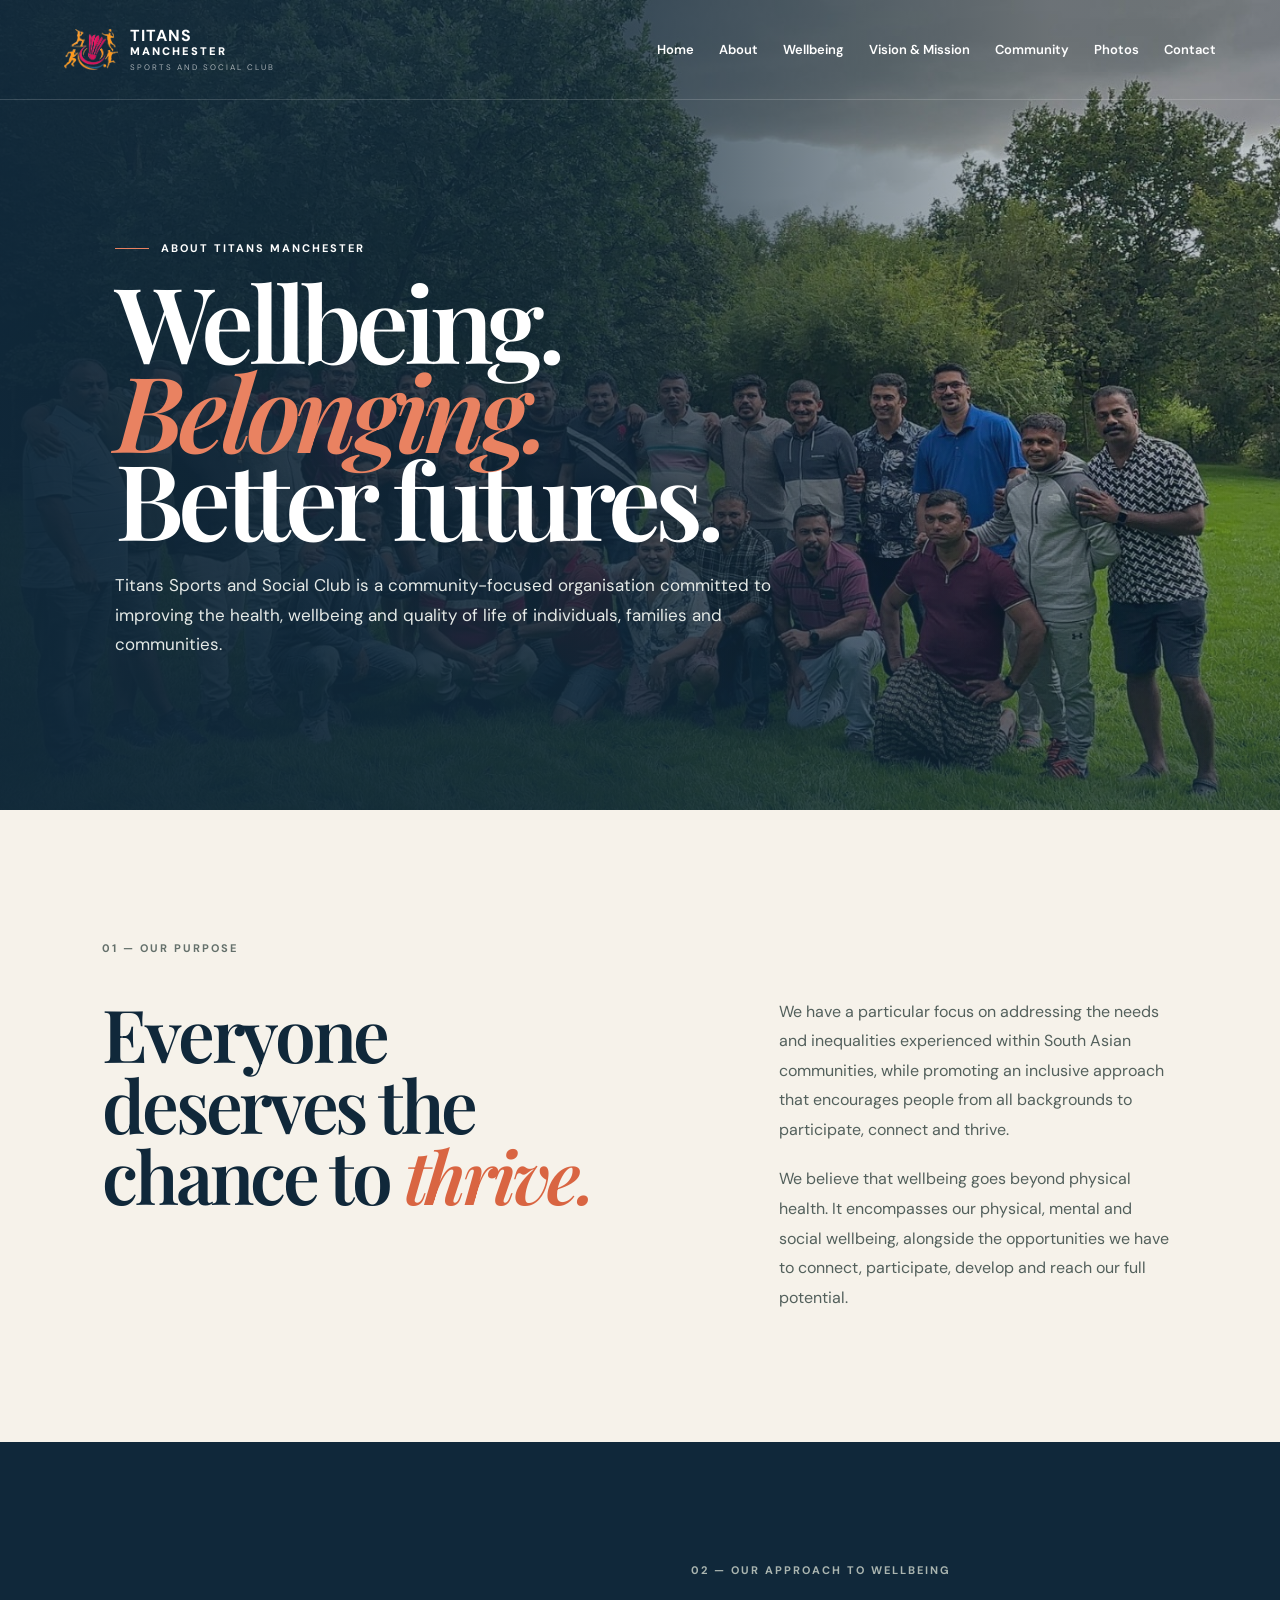
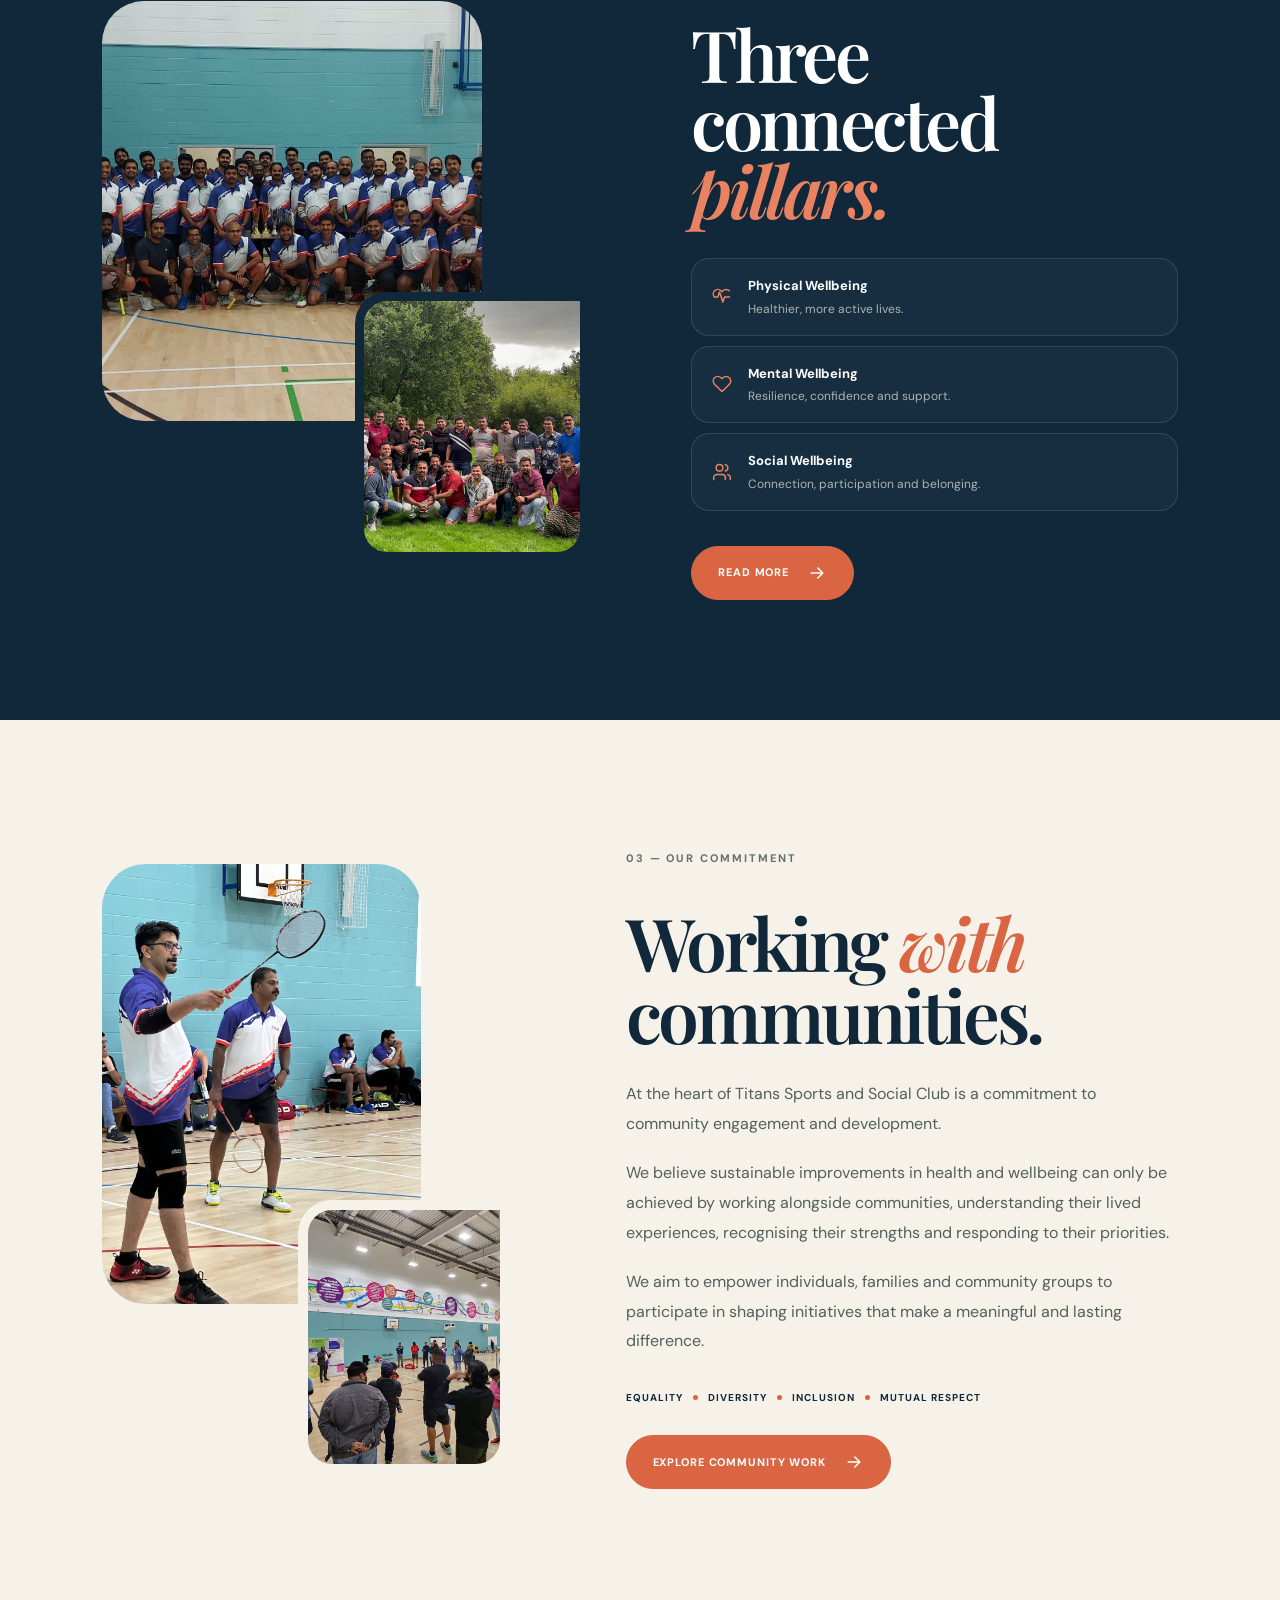
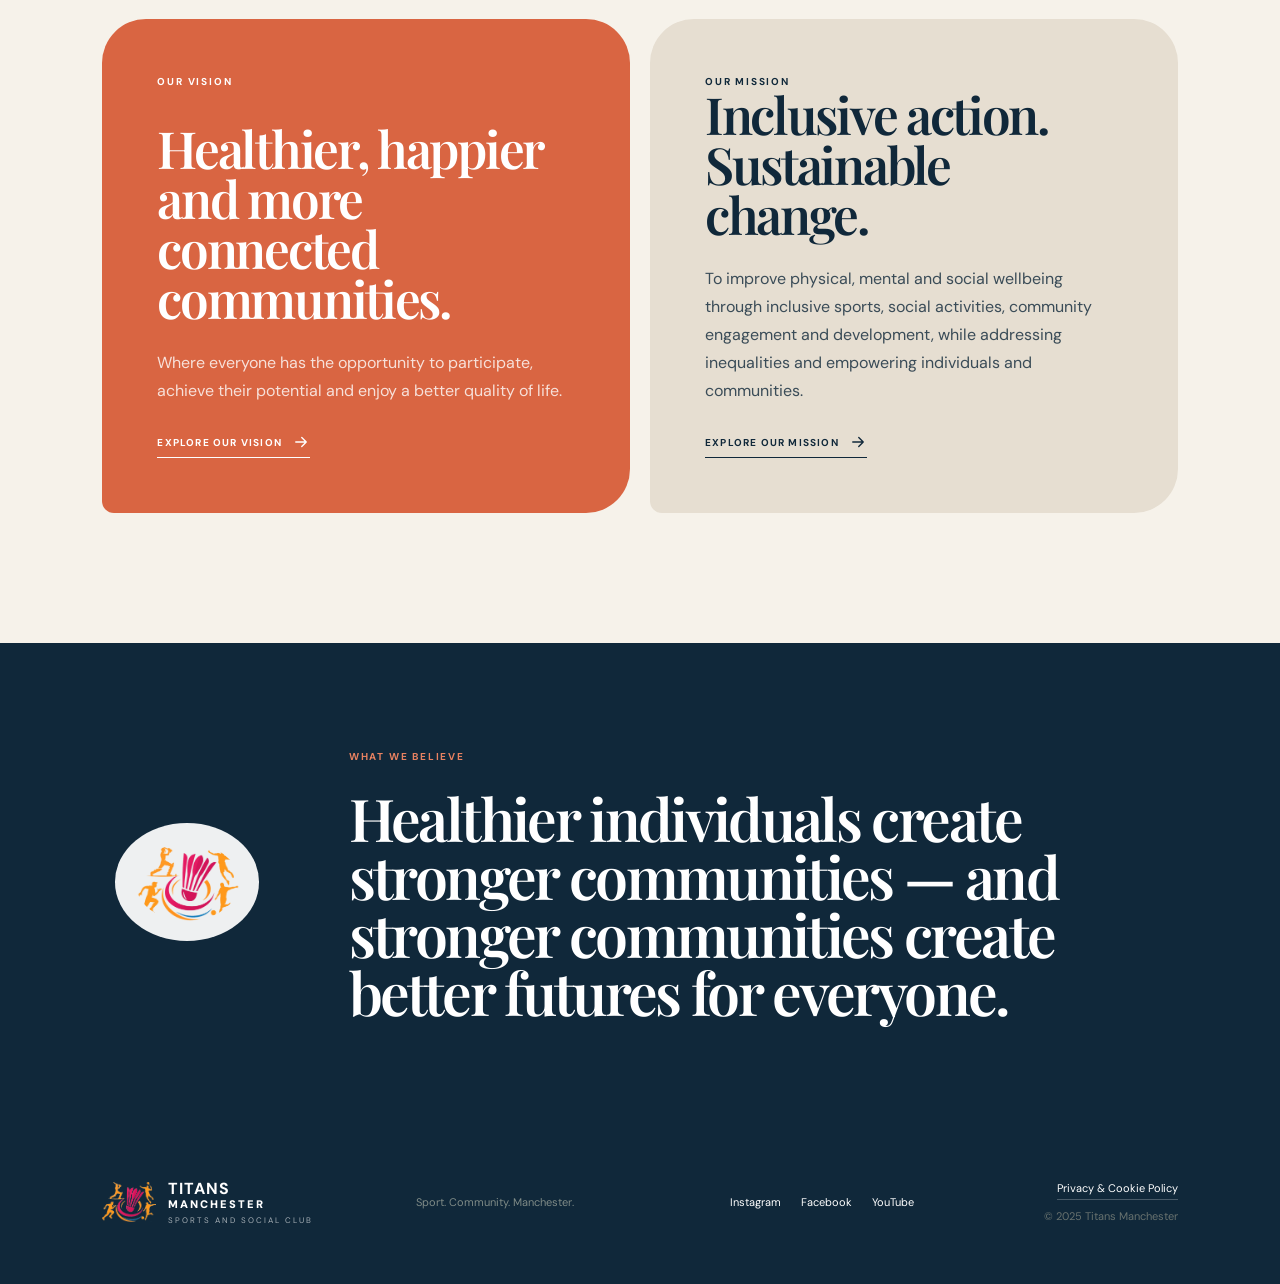
==== commit 9c0963bf: "Remove white circle behind the navigation logo Co-Authored-By: Claude Opus 5.5 <noreply@anthropic.co" ====
--- a/about.html
+++ b/about.html
@@ -10,8 +10,8 @@
     <link rel="icon" href="/favicon.png">
     <meta property="og:title" content="About Us | Titans Manchester">
     <meta property="og:description" content="Who we are: a community-focused sports and social club improving physical, mental and social wellbeing, with a particular focus on South Asian communities in Manchester.">
-    <script type="module" crossorigin src="/assets/index-BCGXaO-s.js"></script>
-    <link rel="stylesheet" crossorigin href="/assets/index-mSI3lLwy.css">
+    <script type="module" crossorigin src="/assets/index-Bou_OmWa.js"></script>
+    <link rel="stylesheet" crossorigin href="/assets/index-CDC9Mvb2.css">
     <link rel="canonical" href="https://titansmanchester.co.uk/about">
   </head>
   <body>
--- a/assets/index-CDC9Mvb2.css
+++ b/assets/index-CDC9Mvb2.css
@@ -0,0 +1 @@
+@import "https://fonts.googleapis.com/css2?family=DM+Sans:wght@400;500;600;700&family=Playfair+Display:ital,wght@0,600;1,600&display=swap";@layer components;@layer properties{@supports (((-webkit-hyphens:none)) and (not (margin-trim:inline))) or ((-moz-orient:inline) and (not (color:rgb(from red r g b)))){*,:before,:after,::backdrop{--tw-rotate-x:initial;--tw-rotate-y:initial;--tw-rotate-z:initial;--tw-skew-x:initial;--tw-skew-y:initial;--tw-blur:initial;--tw-brightness:initial;--tw-contrast:initial;--tw-grayscale:initial;--tw-hue-rotate:initial;--tw-invert:initial;--tw-opacity:initial;--tw-saturate:initial;--tw-sepia:initial;--tw-drop-shadow:initial;--tw-drop-shadow-color:initial;--tw-drop-shadow-alpha:100%;--tw-drop-shadow-size:initial}}}@layer theme{:root,:host{--font-sans:"DM Sans", sans-serif;--font-mono:ui-monospace, SFMono-Regular, Menlo, Monaco, Consolas, "Liberation Mono", "Courier New", monospace;--spacing:.25rem;--default-font-family:var(--font-sans);--default-mono-font-family:var(--font-mono)}}@layer base{*,:after,:before,::backdrop{box-sizing:border-box;border:0 solid;margin:0;padding:0}::file-selector-button{box-sizing:border-box;border:0 solid;margin:0;padding:0}html,:host{-webkit-text-size-adjust:100%;tab-size:4;line-height:1.5;font-family:var(--default-font-family,ui-sans-serif, system-ui, sans-serif, "Apple Color Emoji", "Segoe UI Emoji", "Segoe UI Symbol", "Noto Color Emoji");font-feature-settings:var(--default-font-feature-settings,normal);font-variation-settings:var(--default-font-variation-settings,normal);-webkit-tap-highlight-color:transparent}hr{height:0;color:inherit;border-top-width:1px}abbr:where([title]){-webkit-text-decoration:underline dotted;text-decoration:underline dotted}h1,h2,h3,h4,h5,h6{font-size:inherit;font-weight:inherit}a{color:inherit;-webkit-text-decoration:inherit;-webkit-text-decoration:inherit;-webkit-text-decoration:inherit;-webkit-text-decoration:inherit;text-decoration:inherit}b,strong{font-weight:bolder}code,kbd,samp,pre{font-family:var(--default-mono-font-family,ui-monospace, SFMono-Regular, Menlo, Monaco, Consolas, "Liberation Mono", "Courier New", monospace);font-feature-settings:var(--default-mono-font-feature-settings,normal);font-variation-settings:var(--default-mono-font-variation-settings,normal);font-size:1em}small{font-size:80%}sub,sup{vertical-align:baseline;font-size:75%;line-height:0;position:relative}sub{bottom:-.25em}sup{top:-.5em}table{text-indent:0;border-color:inherit;border-collapse:collapse}:-moz-focusring{outline:auto}progress{vertical-align:baseline}summary{display:list-item}ol,ul,menu{list-style:none}img,svg,video,canvas,audio,iframe,embed,object{vertical-align:middle;display:block}img,video{max-width:100%;height:auto}button,input,select,optgroup,textarea{font:inherit;font-feature-settings:inherit;font-variation-settings:inherit;letter-spacing:inherit;color:inherit;opacity:1;background-color:#0000;border-radius:0}::file-selector-button{font:inherit;font-feature-settings:inherit;font-variation-settings:inherit;letter-spacing:inherit;color:inherit;opacity:1;background-color:#0000;border-radius:0}:where(select:is([multiple],[size])) optgroup{font-weight:bolder}:where(select:is([multiple],[size])) optgroup option{padding-inline-start:20px}::file-selector-button{margin-inline-end:4px}::placeholder{opacity:1}@supports (not ((-webkit-appearance:-apple-pay-button))) or (contain-intrinsic-size:1px){::placeholder{color:currentColor}@supports (color:color-mix(in lab, red, red)){::placeholder{color:color-mix(in oklab, currentcolor 50%, transparent)}}}textarea{resize:vertical}::-webkit-search-decoration{-webkit-appearance:none}::-webkit-date-and-time-value{min-height:1lh;text-align:inherit}::-webkit-datetime-edit{display:inline-flex}::-webkit-datetime-edit-fields-wrapper{padding:0}::-webkit-datetime-edit{padding-block:0}::-webkit-datetime-edit-year-field{padding-block:0}::-webkit-datetime-edit-month-field{padding-block:0}::-webkit-datetime-edit-day-field{padding-block:0}::-webkit-datetime-edit-hour-field{padding-block:0}::-webkit-datetime-edit-minute-field{padding-block:0}::-webkit-datetime-edit-second-field{padding-block:0}::-webkit-datetime-edit-millisecond-field{padding-block:0}::-webkit-datetime-edit-meridiem-field{padding-block:0}::-webkit-calendar-picker-indicator{line-height:1}:-moz-ui-invalid{box-shadow:none}button,input:where([type=button],[type=reset],[type=submit]){appearance:button}::file-selector-button{appearance:button}::-webkit-inner-spin-button{height:auto}::-webkit-outer-spin-button{height:auto}[hidden]:where(:not([hidden=until-found])){display:none!important}html{scroll-behavior:smooth}body{color:#10283a;background:#f6f2ea;font-family:DM Sans,sans-serif}a{text-decoration:none}button{cursor:pointer}}@layer utilities{.fixed{position:fixed}.static{position:static}.start{inset-inline-start:var(--spacing)}.end{inset-inline-end:var(--spacing)}.grid{display:grid}.hidden{display:none}.inline{display:inline}.transform{transform:var(--tw-rotate-x,) var(--tw-rotate-y,) var(--tw-rotate-z,) var(--tw-skew-x,) var(--tw-skew-y,)}.filter{filter:var(--tw-blur,) var(--tw-brightness,) var(--tw-contrast,) var(--tw-grayscale,) var(--tw-hue-rotate,) var(--tw-invert,) var(--tw-saturate,) var(--tw-sepia,) var(--tw-drop-shadow,)}}main{overflow:hidden}.reveal-ready [data-reveal]{opacity:0;transition:opacity 1.15s cubic-bezier(.2,.7,.2,1),transform 1.15s cubic-bezier(.2,.7,.2,1);transform:translateY(48px)}.reveal-ready [data-reveal].is-visible{opacity:1;transform:translateY(0)}.activity-grid [data-reveal]:nth-child(2){transition-delay:.14s}.activity-grid [data-reveal]:nth-child(3){transition-delay:.28s}.activity-grid [data-reveal]:nth-child(4){transition-delay:.42s}.community-gallery[data-reveal],.join-card[data-reveal]{transition-delay:.18s}.hero-copy .eyebrow[data-reveal]{transition-delay:.12s}.hero-copy h1[data-reveal]{transition-delay:.28s}.hero-copy .hero-text[data-reveal]{transition-delay:.44s}.hero-copy .hero-actions[data-reveal]{transition-delay:.58s}.nav{z-index:20;color:#fff;background:0 0;border-bottom:1px solid #ffffff2b;justify-content:space-between;align-items:center;width:100%;height:100px;padding:0 5vw;transition:height .35s,background .35s,box-shadow .35s,-webkit-backdrop-filter .35s,backdrop-filter .35s;display:flex;position:fixed;top:0;left:0}.nav.scrolled{-webkit-backdrop-filter:blur(16px);backdrop-filter:blur(16px);background:#10283aeb;border-bottom-color:#ffffff14;height:78px;box-shadow:0 10px 30px #07172220}.brand{color:inherit;letter-spacing:.06em;align-items:center;gap:12px;font:700 16px/1 DM Sans,sans-serif;display:flex}.brand img{object-fit:contain;flex:none;width:54px;height:54px}.brand-name{flex-direction:column;gap:2px;display:flex}.brand-name strong{letter-spacing:.18em;font-size:11px}.nav .brand img{transition:width .35s,height .35s}.nav.scrolled .brand img{width:46px;height:46px}.brand small{letter-spacing:.25em;text-transform:uppercase;opacity:.62;margin-top:4px;font:8px/1 DM Sans,sans-serif;display:block}.nav-links{align-items:center;gap:25px;font-size:13px;font-weight:600;display:flex}.nav-links a{color:inherit;transition:color .25s}.nav-links>a:hover{color:#e98261}.nav-cta{background:#fff;border-radius:999px;align-items:center;gap:10px;padding:13px 18px;display:flex;color:#10283a!important}.menu{color:#fff;background:0 0;border:0;display:none}.hero{color:#fff;background:#10283a;border-radius:0 0 56px 56px;align-items:center;height:100vh;min-height:790px;display:flex;position:relative}.hero-video{object-fit:cover;width:100%;height:100%;position:absolute;inset:0}.hero-shade{background:linear-gradient(90deg,#10283aeb 0%,#10283abf 45%,#10283a4d 78%),linear-gradient(#0000 52%,#10283a9c);position:absolute;inset:0}.hero-copy{z-index:2;width:min(850px,90vw);margin-left:9vw;padding-top:80px;position:relative}.eyebrow,.section-tag{text-transform:uppercase;letter-spacing:.18em;align-items:center;gap:12px;font-size:11px;font-weight:700;display:flex}.eyebrow span{background:#e98261;width:34px;height:1px}.hero h1,h2{letter-spacing:-.045em;font-family:Playfair Display,serif}.hero h1{margin:22px 0;font-size:clamp(68px,8.8vw,140px);font-weight:600;line-height:.88}.hero h1 em{color:#e98261;font-style:italic}.hero-text{color:#d8dfdc;max-width:590px;font-size:16px;line-height:1.75}.hero-actions{gap:12px;margin-top:35px;display:flex}.button{text-transform:uppercase;letter-spacing:.08em;color:#fff;border:1px solid #ffffff4d;border-radius:999px;justify-content:center;align-items:center;gap:18px;min-height:54px;padding:0 26px;font-size:11px;font-weight:700;transition:transform .25s,background .25s;display:inline-flex}.button:hover{transform:translateY(-3px)}.button.primary{color:#fff;background:#d96542;border-color:#d96542}.button.ghost:hover{color:#10283a;background:#fff}.hero-stat{z-index:2;align-items:center;gap:18px;display:flex;position:absolute;bottom:7%;right:6vw}.hero-stat strong{font:600 55px/.85 Playfair Display}.hero-stat strong span{color:#e98261}.hero-stat p{color:#d5dbd8;text-transform:uppercase;letter-spacing:.1em;border-left:1px solid #fff5;padding-left:17px;font-size:11px;line-height:1.6}.scroll-cue{z-index:2;transform-origin:0;letter-spacing:.18em;text-transform:uppercase;align-items:center;gap:10px;font-size:9px;display:flex;position:absolute;bottom:8%;left:3vw;transform:rotate(-90deg)}.scroll-cue span{background:#e98261;width:45px;height:1px}.intro{padding:130px 8vw 110px}.section-tag{color:#64706b;margin-bottom:40px}.section-tag.light{color:#95a19d}.intro-grid{grid-template-columns:1.35fr .65fr;align-items:stretch;gap:7vw;display:grid}.intro h2,.activity-heading h2,.join h2{margin:0;font-size:clamp(46px,6vw,90px);line-height:.94}h2 span{color:#d96542;-webkit-text-stroke:0;font-style:italic}.intro-grid p{color:#4d5955;font-size:16px;line-height:1.85}.intro-content{max-width:680px;margin-top:38px}.intro-content p+p{margin-top:18px}.text-link{color:#10283a;text-transform:uppercase;letter-spacing:.07em;border-bottom:1px solid #d96542;align-items:center;gap:12px;margin-top:24px;padding-bottom:7px;font-size:12px;font-weight:700;display:inline-flex}.community-gallery{grid-template-rows:180px 145px 150px;grid-template-columns:1.15fr .85fr;align-self:center;gap:12px;display:grid}.community-gallery img{object-fit:cover;border-radius:26px;width:100%;height:100%}.community-gallery img:first-child{border-radius:34px 34px 10px;grid-row:span 2}.community-gallery img:nth-child(3){border-radius:26px 8px 26px 26px}.community-gallery img:last-child{border-radius:10px 30px 30px;grid-column:1/-1}.home-wellbeing{background:#e8e1d6;padding:120px 6vw 130px}.home-wellbeing-heading{grid-template-columns:1.25fr .65fr;align-items:end;gap:8vw;margin:0 2vw 55px;display:grid}.home-wellbeing-heading h2{letter-spacing:-.05em;margin:0;font:600 clamp(48px,5.8vw,88px)/.95 Playfair Display}.home-wellbeing-heading h2 span{color:#d96542;font-style:italic}.home-wellbeing-heading>p{color:#58645f;line-height:1.8}.home-pillar-grid{grid-template-columns:repeat(3,1fr);gap:18px;display:grid}.home-pillar-card{color:#fff;border-radius:42px 42px 42px 10px;height:570px;position:relative;overflow:hidden}.home-pillar-card>img{object-fit:cover;width:100%;height:100%;transition:transform .8s cubic-bezier(.2,.7,.2,1);position:absolute;inset:0}.home-pillar-card:hover>img{transform:scale(1.05)}.home-pillar-shade{background:linear-gradient(#10283a2b 28%,#10283af2 100%);position:absolute;inset:0}.home-pillar-card>.pillar-icon{background:#ffffffe8;position:absolute;top:25px;left:25px}.home-pillar-card>div:last-child{position:absolute;bottom:30px;left:30px;right:30px}.home-pillar-card>div:last-child>span{color:#ef9b7e;letter-spacing:.16em;font-size:10px}.home-pillar-card h3{margin:10px 0 14px;font:600 42px/.95 Playfair Display}.home-pillar-card p{color:#dce3df;margin:0;font-size:13px;line-height:1.6}.home-pillar-grid [data-reveal]:nth-child(2){transition-delay:.16s}.home-pillar-grid [data-reveal]:nth-child(3){transition-delay:.32s}.activity-section{color:#fff;background:#10283a;padding:115px 4vw 85px}.activity-heading{justify-content:space-between;align-items:end;margin:0 4vw 55px;display:flex}.activity-heading p{color:#9aa4a0;max-width:420px;line-height:1.7}.activity-grid{grid-template-columns:repeat(4,1fr);gap:18px;display:grid}.activity-card{color:#fff;border-radius:42px 42px 42px 10px;height:520px;position:relative;overflow:hidden;transform:translateZ(0)}.activity-card img{object-fit:cover;filter:grayscale(.25)brightness(.74);width:100%;height:100%;transition:transform .7s cubic-bezier(.2,.7,.2,1),filter .4s}.activity-card:hover img{filter:grayscale(0)brightness(.85);transform:scale(1.07)}.card-overlay{background:linear-gradient(#0000 35%,#07110fe8);position:absolute;inset:0}.card-number{opacity:.7;letter-spacing:.15em;font-size:10px;position:absolute;top:22px;left:22px}.card-copy{position:absolute;bottom:28px;left:25px}.card-copy span{color:#f0a288;text-transform:uppercase;letter-spacing:.15em;font-size:9px}.card-copy h3{margin:8px 0 0;font:600 34px/1 Playfair Display}.card-arrow{-webkit-backdrop-filter:blur(8px);backdrop-filter:blur(8px);border:1px solid #fff6;border-radius:50%;place-items:center;width:48px;height:48px;transition:background .3s,color .3s,transform .3s;display:grid;position:absolute;bottom:25px;right:22px}.activity-card:hover .card-arrow{color:#fff;background:#d96542;border-color:#d96542;transform:rotate(-35deg)}.home-purpose-section{color:#fff;background:#10283a;padding:120px 6vw}.home-purpose-heading{margin:0 2vw 55px}.home-purpose-heading h2{letter-spacing:-.055em;margin:0;font:600 clamp(54px,7vw,105px)/.92 Playfair Display}.home-purpose-heading h2 span,.home-community-copy h2 span{color:#e98261;font-style:italic}.home-purpose-grid{grid-template-columns:1fr 1fr;gap:18px;margin-bottom:100px;display:grid}.home-purpose-card{color:#10283a;border-radius:42px 42px 42px 10px;flex-direction:column;min-height:350px;padding:38px;display:flex;position:relative;overflow:hidden}.home-purpose-card.mission{background:#d8e9d2}.home-purpose-card.vision{background:#efb9a7}.home-purpose-card>span{letter-spacing:.16em;text-transform:uppercase;margin-top:auto;margin-bottom:18px;font-size:10px;font-weight:700}.home-purpose-card h4{letter-spacing:-.015em;max-width:620px;margin:0 76px 0 0;font:600 20px/1.45 DM Sans}.purpose-arrow{border:1px solid #10283a45;border-radius:50%;place-items:center;width:48px;height:48px;transition:transform .3s,background .3s,color .3s;display:grid;position:absolute;bottom:30px;right:30px}.home-purpose-card:hover .purpose-arrow{color:#fff;background:#10283a;transform:rotate(-35deg)}.home-purpose-grid [data-reveal]:nth-child(2){transition-delay:.18s}.home-community-block{border-top:1px solid #ffffff1f;grid-template-columns:1fr 1fr;align-items:center;gap:7vw;margin:0 2vw;padding-top:100px;display:grid}.home-community-image{height:560px}.home-community-image img{object-fit:cover;border-radius:44px 44px 12px;width:100%;height:100%}.home-community-copy h2{letter-spacing:-.05em;margin:0 0 28px;font:600 clamp(48px,5.5vw,82px)/.95 Playfair Display}.home-community-copy p{color:#b7c1bd;max-width:640px;font-size:16px;line-height:1.85}.home-community-copy .button{margin-top:25px}.manifesto{color:#fff9f2;background:#d96542;padding:0 0 110px;position:relative}.marquee{white-space:nowrap;letter-spacing:.14em;border-bottom:1px solid #ffffff42;padding:19px 0;font:600 13px DM Sans;display:flex;overflow:hidden}.marquee span{animation:18s linear infinite marquee}.manifesto-inner{grid-template-columns:1.15fr .85fr;align-items:center;gap:8vw;padding:100px 8vw 10px;display:grid}.manifesto-copy>p{text-transform:uppercase;letter-spacing:.16em;font-size:12px}.manifesto h2{margin:20px 0 45px;line-height:.95}.manifesto h2.belief-headline{letter-spacing:-.04em;max-width:850px;font-size:clamp(52px,6vw,88px)}.manifesto h2 span{color:#10283a;font-style:italic;display:block}.belief-flow{grid-template-columns:1fr auto 1fr auto 1fr;align-items:center;gap:14px;display:grid}.belief-flow>svg{opacity:.65}.belief-flow>div{align-items:center;gap:11px;display:flex}.belief-flow i{color:#d96542;background:#fff9f2;border-radius:50%;flex:none;place-items:center;width:44px;height:44px;font-style:normal;display:grid}.belief-flow span{color:#ffe6dd;font-size:10px;line-height:1.5}.belief-flow b{color:#fff;font-size:11px;display:block}.manifesto-image{height:590px;position:relative}.manifesto-collage{position:absolute;inset:0}.manifesto-collage img{object-fit:cover;position:absolute;box-shadow:0 20px 50px #61200f29}.manifesto-collage img:first-child{border-radius:44px 44px 10px;width:68%;height:66%;top:0;left:0}.manifesto-collage img:nth-child(2){border:8px solid #d96542;border-radius:32px 32px 32px 9px;width:39%;height:42%;top:52px;right:0}.manifesto-collage img:nth-child(3){border:8px solid #d96542;border-radius:10px 36px 36px;width:55%;height:38%;bottom:0;right:22px}.manifesto-badge{z-index:2;background:#10283a;border-radius:999px;align-items:center;gap:14px;padding:16px 22px 16px 14px;display:flex;position:absolute;bottom:65px;left:-35px;box-shadow:0 16px 40px #61200f38}.manifesto-badge img{object-fit:contain;background:#fff;border-radius:50%;width:54px;height:54px;padding:5px}.manifesto-badge span{letter-spacing:.1em;text-transform:uppercase;font-size:10px;font-weight:700;line-height:1.45}.join{grid-template-columns:1fr .65fr;align-items:center;gap:10vw;padding:120px 8vw;display:grid}.join h2 span{color:#d96542}.join-copy>p{color:#56605d;max-width:540px;line-height:1.8}.join-card{color:#fff;background:#10283a;border-radius:46px 46px 46px 12px;padding:55px;position:relative;overflow:hidden;box-shadow:18px 18px #e5d9ca}.join-card:after{content:"";pointer-events:none;border:34px solid #ffffff0b;border-radius:50%;width:170px;height:170px;position:absolute;top:-75px;right:-65px}.join-label{color:#f0a288;text-transform:uppercase;letter-spacing:.18em;font-size:9px}.join-card h3{margin:25px 0 35px;font:600 44px/1.05 Playfair Display}.join-card .button{width:100%}.join-card>p{text-align:center;color:#87908d;margin:20px 0 0;font-size:11px}footer{color:#fff;background:#10283a;grid-template-columns:1fr 1fr 1fr auto;align-items:center;gap:30px;padding:55px 8vw;font-size:11px;display:grid}footer>p{color:#7f8b87}footer>div{gap:20px;display:flex}footer>div a{color:#fff}footer>span{color:#68726f}.footer-legal{text-align:right;flex-direction:column;align-items:flex-end;gap:8px}.footer-legal a{border-bottom:1px solid #ffffff3d;padding-bottom:3px}.footer-legal span{color:#68726f;white-space:nowrap}.about-hero{color:#fff;background:#10283a;align-items:center;height:90vh;min-height:760px;display:flex;position:relative;overflow:hidden}.about-hero>img{object-fit:cover;object-position:center 44%;width:100%;height:100%;position:absolute;inset:0}.about-hero-shade{background:linear-gradient(90deg,#10283af4 0%,#10283ac7 48%,#10283a42 82%),linear-gradient(#0000 45%,#10283aa8);position:absolute;inset:0}.about-hero-copy{z-index:2;width:min(900px,86vw);margin:90px 0 0 9vw;position:relative}.about-hero h1{letter-spacing:-.055em;margin:20px 0 30px;font:600 clamp(70px,8.2vw,132px)/.84 Playfair Display}.about-hero h1 em{color:#e98261;font-style:italic}.about-hero-copy>p:last-child{color:#e4e9e6;max-width:670px;font-size:17px;line-height:1.75}.about-intro{padding:130px 8vw}.about-intro-grid{grid-template-columns:1.1fr .8fr;align-items:start;gap:10vw;display:grid}.about-intro h2,.pillars-heading h2,.commitment-copy h2,.vision-section h2,.belief-section h2{letter-spacing:-.045em;margin:0;font:600 clamp(48px,5.7vw,84px)/.98 Playfair Display}.about-intro h2 span,.commitment-copy h2 span,.pillars-heading h2 span{color:#d96542;font-style:italic}.about-prose p,.commitment-copy p{color:#53605c;font-size:16px;line-height:1.85}.about-prose p+p,.commitment-copy p+p{margin-top:20px}.about-wellbeing{color:#fff;background:#10283a;grid-template-columns:1fr 1fr;align-items:center;gap:8vw;padding:120px 8vw;display:grid}.about-wellbeing-images{min-height:560px;position:relative}.about-wellbeing-images img{object-fit:cover;border-radius:42px 42px 12px;width:78%;height:75%;position:absolute}.about-wellbeing-images img:first-child{top:0;left:0}.about-wellbeing-images img:last-child{border:9px solid #10283a;border-radius:32px 10px 32px 32px;width:48%;height:48%;bottom:0;right:0}.about-wellbeing-copy .section-tag{color:#aab5b0}.about-wellbeing-copy h2{letter-spacing:-.05em;margin:0 0 35px;font:600 clamp(48px,5.6vw,82px)/.95 Playfair Display}.about-wellbeing-copy h2 span{color:#e98261;font-style:italic}.wellbeing-points{gap:10px;margin-bottom:35px;display:grid}.wellbeing-points>div{background:#ffffff08;border:1px solid #ffffff1f;border-radius:18px;align-items:center;gap:16px;padding:17px 20px;display:flex}.wellbeing-points svg{color:#e98261;flex:none}.wellbeing-points span{color:#aab5b0;font-size:12px}.wellbeing-points b{color:#fff;margin-bottom:4px;font-size:13px;display:block}.pillars-section{color:#fff;background:#10283a;padding:115px 8vw 125px}.pillars-heading{grid-template-columns:1.2fr .8fr;align-items:end;gap:20px 8vw;margin-bottom:60px;display:grid}.pillars-heading .section-tag{grid-column:1/-1;margin-bottom:10px}.pillars-heading p{color:#aab5b0;max-width:480px;line-height:1.75}.pillar-grid{grid-template-columns:repeat(3,1fr);gap:18px;display:grid}.pillar-card{border-radius:38px 38px 38px 10px;flex-direction:column;min-height:450px;padding:35px;display:flex;position:relative;overflow:hidden}.pillar-card>span{color:#10283a8c;letter-spacing:.15em;font-size:11px;position:absolute;top:30px;right:28px}.pillar-icon{color:#10283a;background:#ffffffb5;border-radius:50%;place-items:center;width:58px;height:58px;display:grid}.pillar-card h3{color:#10283a;letter-spacing:-.03em;margin:auto 0 22px;font:600 40px/1 Playfair Display}.pillar-card p{color:#1d3849c9;margin:0;font-size:14px;line-height:1.7}.pillar-card.physical{background:#d8e9d2}.pillar-card.mental{background:#efb9a7}.pillar-card.social{background:#d8d2eb}.pillar-grid [data-reveal]:nth-child(2){transition-delay:.16s}.pillar-grid [data-reveal]:nth-child(3){transition-delay:.32s}.commitment-section{grid-template-columns:.85fr 1.15fr;align-items:center;gap:9vw;padding:130px 8vw;display:grid}.commitment-images{min-height:610px;position:relative}.commitment-images img{object-fit:cover;border-radius:44px 44px 12px;width:78%;height:72%;position:absolute}.commitment-images img:first-child{top:0;left:0}.commitment-images img:last-child{border:10px solid #f6f2ea;border-radius:34px 10px 34px 34px;width:52%;height:45%;bottom:0;right:0}.commitment-copy h2{margin-bottom:30px}.values-line{color:#10283a;letter-spacing:.1em;text-transform:uppercase;flex-wrap:wrap;align-items:center;gap:10px;margin-top:34px;font-size:10px;font-weight:700;display:flex}.values-line i{background:#d96542;border-radius:50%;width:5px;height:5px}.commitment-link{width:fit-content;margin-top:30px}.vision-section{grid-template-columns:1fr 1fr;gap:20px;padding:0 8vw 130px;display:grid}.vision-card,.mission-card{border-radius:44px 44px 44px 12px;flex-direction:column;min-height:480px;padding:55px;display:flex}.vision-card{color:#fff;background:#d96542}.mission-card{color:#10283a;background:#e6ded1}.vision-section span,.belief-section span{letter-spacing:.18em;text-transform:uppercase;font-size:10px;font-weight:700}.vision-section h2{margin:auto 0 26px;font-size:clamp(42px,4vw,65px)}.vision-section p{opacity:.8;max-width:580px;margin:0;line-height:1.75}.vision-section a{width:fit-content;color:inherit;letter-spacing:.12em;text-transform:uppercase;border-bottom:1px solid;align-items:center;gap:10px;margin-top:28px;padding-bottom:6px;font-size:10px;font-weight:700;display:inline-flex}.vision-section [data-reveal]:nth-child(2){transition-delay:.16s}.belief-section{color:#fff;background:#10283a;grid-template-columns:.3fr 1.7fr;align-items:center;gap:7vw;padding:100px 9vw;display:grid}.belief-section>img{background:#ffffffed;border-radius:50%;width:min(230px,100%);padding:20px}.belief-section span{color:#e98261}.belief-section h2{margin-top:22px;font-size:clamp(40px,4.6vw,72px)}.wellbeing-hero{color:#fff;background:#10283a;align-items:center;height:88vh;min-height:760px;display:flex;position:relative;overflow:hidden}.wellbeing-hero>img{object-fit:cover;object-position:center;width:100%;height:100%;position:absolute;inset:0}.wellbeing-hero h1{letter-spacing:-.055em;max-width:1050px;margin:20px 0 30px;font:600 clamp(70px,8vw,128px)/.88 Playfair Display}.wellbeing-hero h1 em{color:#e98261;font-style:italic}.workstreams{padding:130px 8vw}.workstreams>.section-tag{margin-bottom:70px}.workstream{border-top:1px solid #d8d4ca;grid-template-columns:.8fr 1.2fr;align-items:center;gap:8vw;padding:80px 0;display:grid}.workstream:nth-of-type(odd) .workstream-image{order:2}.workstream-image{height:600px;position:relative}.workstream-image img{object-fit:cover;border-radius:46px 46px 12px;width:100%;height:100%}.workstream-image>span{color:#fff;letter-spacing:.15em;background:#d96542;border-radius:50%;place-items:center;width:74px;height:74px;font-size:11px;display:grid;position:absolute;top:-18px;right:-18px}.workstream-copy .pillar-icon{color:#d96542;background:#e7ded1;margin-bottom:28px}.workstream-copy h2{letter-spacing:-.045em;margin:0 0 22px;font:600 clamp(48px,5vw,76px)/.95 Playfair Display}.workstream-intro{color:#53605c;font-size:16px;line-height:1.8}.workstream-copy h3{letter-spacing:.16em;text-transform:uppercase;margin:32px 0 15px;font-size:11px}.workstream-copy ul{gap:12px;margin:0;padding:0;list-style:none;display:grid}.workstream-copy li{color:#53605c;padding-left:24px;font-size:14px;line-height:1.65;position:relative}.workstream-copy li:before{content:"";background:#d96542;border-radius:50%;width:8px;height:8px;position:absolute;top:.7em;left:0}.community-detail{padding:130px 8vw}.community-detail-grid{grid-template-columns:1.05fr .85fr;align-items:start;gap:10vw;display:grid}.community-detail h2{letter-spacing:-.05em;margin:0;font:600 clamp(48px,5.8vw,88px)/.96 Playfair Display}.community-detail h2 span{color:#d96542;font-style:italic}.community-approach{background:#e8e1d6;grid-template-columns:.85fr 1.15fr;align-items:center;gap:9vw;padding:120px 8vw;display:grid}.community-approach-images{min-height:650px;position:relative}.community-approach-images img{object-fit:cover;border-radius:44px 44px 12px;width:78%;height:72%;position:absolute}.community-approach-images img:first-child{top:0;left:0}.community-approach-images img:last-child{border:10px solid #e8e1d6;border-radius:34px 10px 34px 34px;width:56%;height:48%;bottom:0;right:0}.community-approach-copy>.section-tag{color:#58645f;margin-bottom:30px}.community-priority-list{display:grid}.community-priority-list>div{border-top:1px solid #c9c1b5;grid-template-columns:48px 1fr;align-items:start;gap:16px;padding:19px 0;display:grid}.community-priority-list>div:last-child{border-bottom:1px solid #c9c1b5}.community-priority-list span{color:#d96542;letter-spacing:.15em;font-size:10px;font-weight:700}.community-priority-list p{color:#374b58;margin:0;font-size:14px;line-height:1.65}.community-belief{color:#fff;background:#d96542;justify-content:center;align-items:center;gap:32px;padding:90px 9vw;display:flex}.community-belief .pillar-icon{color:#d96542;background:#fff;flex:none}.community-belief p{letter-spacing:-.04em;max-width:1050px;margin:0;font:600 clamp(34px,4vw,62px)/1.05 Playfair Display}.vision-hero>img{filter:saturate(.8)}.purpose-section{background:#f6f2ea;grid-template-columns:1fr 1fr;gap:22px;padding:130px 8vw;display:grid}.purpose-panel{border-radius:48px 48px 48px 12px;flex-direction:column;min-height:610px;padding:55px;display:flex;position:relative;overflow:hidden}.purpose-panel .purpose-number{letter-spacing:.17em;opacity:.55;font-size:11px;position:absolute;top:35px;right:35px}.purpose-panel .pillar-icon{margin-bottom:auto}.purpose-panel>span,.purpose-belief span{letter-spacing:.18em;text-transform:uppercase;margin-top:60px;font-size:10px;font-weight:700}.purpose-panel h2{letter-spacing:-.045em;margin:20px 0 25px;font:600 clamp(44px,4.2vw,68px)/.98 Playfair Display}.purpose-panel p{opacity:.8;max-width:620px;margin:0;line-height:1.8}.vision-panel{color:#fff;background:#d96542}.mission-panel{color:#10283a;background:#d8e9d2}.purpose-section [data-reveal]:nth-child(2){transition-delay:.18s}.purpose-belief{color:#fff;background:#10283a;grid-template-columns:.3fr 1.7fr;align-items:center;gap:7vw;padding:120px 9vw;display:grid}.purpose-belief>img{background:#ffffffed;border-radius:50%;width:min(240px,100%);padding:22px}.purpose-belief span{color:#e98261}.purpose-belief h2{letter-spacing:-.045em;max-width:1100px;margin:22px 0 0;font:600 clamp(40px,4.7vw,74px)/1.02 Playfair Display}.contact-hero{color:#fff;background:#10283a;align-items:center;min-height:620px;display:flex;position:relative;overflow:hidden}.contact-hero-shape{opacity:.9;border:100px solid #d96542;border-radius:50% 50% 15%;width:620px;height:620px;position:absolute;top:80px;right:-80px;transform:rotate(20deg)}.contact-hero-shape:after{content:"";border:1px solid #fff5;border-radius:50%;position:absolute;inset:70px}.contact-hero-copy{z-index:2;width:min(980px,86vw);margin:90px 0 0 9vw;position:relative}.contact-hero h1{letter-spacing:-.055em;max-width:980px;margin:20px 0 25px;font:600 clamp(68px,8vw,126px)/.86 Playfair Display}.contact-hero h1 em{color:#e98261;font-style:italic}.contact-hero-copy>p:last-child{color:#c9d2ce;max-width:620px;font-size:16px;line-height:1.75}.contact-section{grid-template-columns:.75fr 1.25fr;align-items:start;gap:9vw;padding:130px 8vw;display:grid}.contact-details h2{letter-spacing:-.05em;margin:0 0 25px;font:600 clamp(48px,5.5vw,82px)/.96 Playfair Display}.contact-details h2 span{color:#d96542;font-style:italic}.contact-details>p{color:#58645f;line-height:1.8}.contact-methods{gap:12px;margin-top:40px;display:grid}.contact-methods>a,.contact-methods>div{color:#10283a;border-top:1px solid #dad5ca;align-items:center;gap:16px;padding:18px 0;display:flex}.contact-methods>:last-child{border-bottom:1px solid #dad5ca}.contact-methods i{color:#d96542;background:#e8e1d6;border-radius:50%;flex:none;place-items:center;width:42px;height:42px;font-style:normal;display:grid}.contact-methods span{color:#6c7772;font-size:12px;line-height:1.6}.contact-methods b{color:#10283a;text-transform:uppercase;letter-spacing:.12em;font-size:11px;display:block}.contact-form{background:#fffdf9;border:1px solid #e1dbd0;border-radius:42px 42px 42px 10px;gap:26px;padding:48px;display:grid;box-shadow:0 25px 70px #20382d0d}.form-row{grid-template-columns:1fr 1fr;gap:18px;display:grid}.form-field{gap:9px;display:grid}.form-field label{color:#10283a;letter-spacing:.1em;text-transform:uppercase;font-size:11px;font-weight:700}.form-field label span{color:#d96542}.form-field input,.form-field textarea{color:#10283a;background:0 0;border:0;border-bottom:1px solid #bdc4bf;outline:0;width:100%;padding:16px 0;transition:border-color .25s}.form-field textarea{resize:vertical;min-height:170px}.form-field input:focus,.form-field textarea:focus{border-color:#d96542}.form-field input::placeholder,.form-field textarea::placeholder{color:#929b97}.contact-form .button{border:0;width:fit-content}.form-captcha input{max-width:220px}.form-trap{width:1px;height:1px;position:absolute;left:-10000px;overflow:hidden}.form-status.captcha{color:#b8432a}.contact-form .button:disabled{opacity:.65;cursor:progress}.form-status{margin:-10px 0 0;font-size:14px;line-height:1.6}.form-status:empty{display:none}.form-status.sent{color:#2f7a55}.form-status.error{color:#b8432a}.form-status a{color:inherit;text-decoration:underline}.form-note{color:#808b86;margin:-10px 0 0;font-size:10px;line-height:1.6}.gallery-hero>img{object-position:center 44%}.gallery-section{background:#f6f2ea;padding:130px 6vw}.gallery-heading{margin:0 2vw 60px}.gallery-heading h2{letter-spacing:-.055em;margin:0;font:600 clamp(54px,7vw,104px)/.92 Playfair Display}.gallery-heading h2 span{color:#d96542;font-style:italic}.gallery-grid{column-count:5;column-gap:14px}.gallery-item{aspect-ratio:4/5;break-inside:avoid;color:#fff;background:#10283a;border:0;border-radius:26px 26px 26px 8px;width:100%;margin:0 0 14px;padding:0;display:inline-block;position:relative;overflow:hidden}.gallery-item:nth-child(3n+1){aspect-ratio:4/3}.gallery-item:nth-child(4n+2){aspect-ratio:3/4}.gallery-item:nth-child(5n+3){aspect-ratio:1}.gallery-item img{object-fit:cover;width:100%;height:100%;transition:transform .8s cubic-bezier(.2,.7,.2,1),filter .4s}.gallery-item.is-graphic{aspect-ratio:auto}.gallery-item.is-graphic img{height:auto}.gallery-item:after{content:"";opacity:.55;background:linear-gradient(#0000 45%,#10283a99);transition:opacity .35s;position:absolute;inset:0}.gallery-item:hover img{filter:saturate(1.08);transform:scale(1.045)}.gallery-item:hover:after{opacity:.85}.gallery-item>span{z-index:2;letter-spacing:.18em;font-size:10px;position:absolute;bottom:20px;left:22px}.gallery-grid [data-reveal]:nth-child(3n+2){transition-delay:.12s}.gallery-grid [data-reveal]:nth-child(3n+3){transition-delay:.24s}.lightbox{z-index:100;-webkit-backdrop-filter:blur(14px);backdrop-filter:blur(14px);color:#fff;background:#071722f2;place-items:center;padding:5vh 6vw;animation:.3s both lightboxIn;display:grid;position:fixed;inset:0}.lightbox>img{object-fit:contain;border-radius:20px;max-width:min(1200px,90vw);max-height:78vh;box-shadow:0 30px 90px #0008}.lightbox>button{color:#fff;background:#ffffff10;border:1px solid #fff5;border-radius:50%;place-items:center;width:48px;height:48px;display:grid;position:absolute;top:4vh;right:4vw}.lightbox>p{color:#c9d0cd;margin:0;font-size:12px;position:absolute;bottom:3vh}@keyframes lightboxIn{0%{opacity:0}to{opacity:1}}@keyframes marquee{to{transform:translate(-100%)}}@media (width<=1200px){.gallery-grid{column-count:4}}@media (width<=900px){.nav{height:78px;padding:0 6vw}.menu{z-index:2;display:block}.nav-links{background:#10283a;flex-direction:column;justify-content:center;min-height:100vh;font-size:20px;transition:transform .45s;position:absolute;inset:0 0 auto;transform:translateY(-110%)}.nav-links.open{transform:translateY(0)}.hero{min-height:720px}.hero-copy{margin:0 6vw}.hero h1{font-size:clamp(58px,17vw,105px)}.hero-stat{display:none}.intro-grid,.join{grid-template-columns:1fr}.community-gallery{grid-template-rows:160px 130px 140px;width:100%;max-width:680px}.activity-heading{display:block}.activity-heading p{margin-top:25px}.activity-grid{grid-template-columns:1fr 1fr}.activity-card{height:420px}footer{grid-template-columns:1fr 1fr}.manifesto-inner{grid-template-columns:1fr}.manifesto-image{width:100%;max-width:680px;height:480px}.manifesto-badge{bottom:45px;left:25px}.belief-flow{max-width:700px}.home-purpose-grid,.home-community-block{grid-template-columns:1fr}.home-purpose-card{min-height:320px}.home-community-image{height:480px}.home-wellbeing-heading,.home-pillar-grid{grid-template-columns:1fr}.home-pillar-card{height:480px}.about-intro-grid,.pillars-heading,.commitment-section,.about-wellbeing{grid-template-columns:1fr}.about-wellbeing-images{max-width:620px;min-height:500px}.pillar-grid{grid-template-columns:1fr}.pillar-card{min-height:360px}.commitment-images{width:100%;max-width:620px;min-height:520px}.vision-section{grid-template-columns:1fr}.vision-card,.mission-card{min-height:390px}.belief-section{grid-template-columns:160px 1fr}.workstream{grid-template-columns:1fr;gap:45px}.workstream:nth-of-type(odd) .workstream-image{order:0}.workstream-image{height:500px}.community-detail-grid,.community-approach{grid-template-columns:1fr}.community-approach-images{width:100%;max-width:620px;min-height:540px}.purpose-section{grid-template-columns:1fr}.purpose-panel{min-height:520px}.purpose-belief{grid-template-columns:160px 1fr}.contact-section{grid-template-columns:1fr}.contact-details{max-width:680px}.gallery-grid{column-count:3}}@media (width<=700px){.gallery-grid{column-count:2}}@media (width<=560px){.hero-copy{padding-top:50px}.hero-actions{flex-direction:column;align-items:stretch;max-width:280px}.scroll-cue{display:none}.intro,.join{padding:90px 6vw}.intro-grid{gap:45px}.community-gallery{grid-template-rows:130px 110px 120px;gap:8px}.community-gallery img{border-radius:18px}.home-wellbeing{padding:90px 6vw}.home-wellbeing-heading{margin:0 0 40px}.home-pillar-card{border-radius:30px 30px 30px 9px;height:430px}.activity-section{padding:85px 4vw 50px}.activity-grid{grid-template-columns:1fr}.activity-card{height:390px}.home-purpose-section{padding:90px 6vw}.home-purpose-heading{margin:0 0 40px}.home-purpose-grid{margin-bottom:75px}.home-purpose-card{border-radius:32px 32px 32px 9px;min-height:310px;padding:30px}.home-purpose-card h4{margin-right:62px;font-size:18px}.home-community-block{margin:0;padding-top:75px}.home-community-image{height:360px}.home-community-image img{border-radius:32px 32px 9px}.manifesto-inner{gap:55px;padding:80px 6vw 0}.manifesto h2.belief-headline{font-size:48px}.belief-flow{grid-template-columns:1fr;gap:12px}.belief-flow>svg{margin-left:10px;transform:rotate(90deg)}.manifesto-image{height:390px}.manifesto-collage img:first-child{border-radius:28px 28px 8px}.manifesto-collage img:nth-child(2),.manifesto-collage img:nth-child(3){border-width:5px}.manifesto-badge{width:fit-content;padding:10px 16px 10px 10px;bottom:35px;left:10px}.manifesto-badge img{width:44px;height:44px}.join-card{border-radius:32px 32px 32px 10px;padding:38px 28px;box-shadow:10px 10px #e5d9ca}footer{grid-template-columns:1fr}.about-hero{min-height:720px}.about-hero-copy{margin-left:6vw}.about-hero h1{font-size:clamp(56px,17vw,86px)}.about-intro,.pillars-section,.commitment-section,.about-wellbeing{padding:90px 6vw}.about-wellbeing-images{min-height:390px}.about-intro-grid{gap:35px}.pillars-heading{margin-bottom:40px}.pillar-card{border-radius:30px 30px 30px 9px;min-height:340px;padding:28px}.commitment-images{min-height:390px}.commitment-images img{border-radius:30px 30px 9px}.commitment-images img:last-child{border-width:7px}.vision-section{padding:0 6vw 90px}.vision-card,.mission-card{border-radius:32px 32px 32px 10px;min-height:360px;padding:35px}.belief-section{grid-template-columns:1fr;padding:80px 6vw}.belief-section>img{width:120px}.wellbeing-hero{min-height:720px}.wellbeing-hero h1{font-size:clamp(56px,16vw,84px)}.workstreams{padding:90px 6vw}.workstream{padding:60px 0}.workstream-image{height:370px}.workstream-image img{border-radius:32px 32px 10px}.community-detail,.community-approach{padding:90px 6vw}.community-detail-grid{gap:35px}.community-approach-images{min-height:400px}.community-approach-images img{border-radius:30px 30px 9px}.community-approach-images img:last-child{border-width:7px}.community-belief{flex-direction:column;align-items:flex-start;padding:70px 6vw}.purpose-section{padding:90px 6vw}.purpose-panel{border-radius:34px 34px 34px 10px;min-height:480px;padding:36px}.purpose-belief{grid-template-columns:1fr;padding:80px 6vw}.purpose-belief>img{width:120px}.contact-hero{min-height:650px}.contact-hero-copy{margin-left:6vw}.contact-hero h1{font-size:clamp(58px,17vw,86px)}.contact-hero-shape{border-width:65px;width:380px;height:380px;right:-180px}.contact-section{padding:90px 6vw}.contact-form{border-radius:30px 30px 30px 9px;padding:30px 24px}.form-row{grid-template-columns:1fr}.contact-form .button{width:100%}.gallery-section{padding:90px 4vw}.gallery-heading{margin:0 2vw 40px}.gallery-grid{column-count:1}.gallery-item{border-radius:24px 24px 24px 7px;margin-bottom:10px}.lightbox{padding:8vh 4vw}.lightbox>img{max-width:92vw;max-height:72vh}}@media (prefers-reduced-motion:reduce){*,:before,:after{scroll-behavior:auto!important;transition-duration:.01ms!important;animation-duration:.01ms!important;animation-iteration-count:1!important}.reveal-ready [data-reveal]{opacity:1;transform:none}}@property --tw-rotate-x{syntax:"*";inherits:false}@property --tw-rotate-y{syntax:"*";inherits:false}@property --tw-rotate-z{syntax:"*";inherits:false}@property --tw-skew-x{syntax:"*";inherits:false}@property --tw-skew-y{syntax:"*";inherits:false}@property --tw-blur{syntax:"*";inherits:false}@property --tw-brightness{syntax:"*";inherits:false}@property --tw-contrast{syntax:"*";inherits:false}@property --tw-grayscale{syntax:"*";inherits:false}@property --tw-hue-rotate{syntax:"*";inherits:false}@property --tw-invert{syntax:"*";inherits:false}@property --tw-opacity{syntax:"*";inherits:false}@property --tw-saturate{syntax:"*";inherits:false}@property --tw-sepia{syntax:"*";inherits:false}@property --tw-drop-shadow{syntax:"*";inherits:false}@property --tw-drop-shadow-color{syntax:"*";inherits:false}@property --tw-drop-shadow-alpha{syntax:"<percentage>";inherits:false;initial-value:100%}@property --tw-drop-shadow-size{syntax:"*";inherits:false}
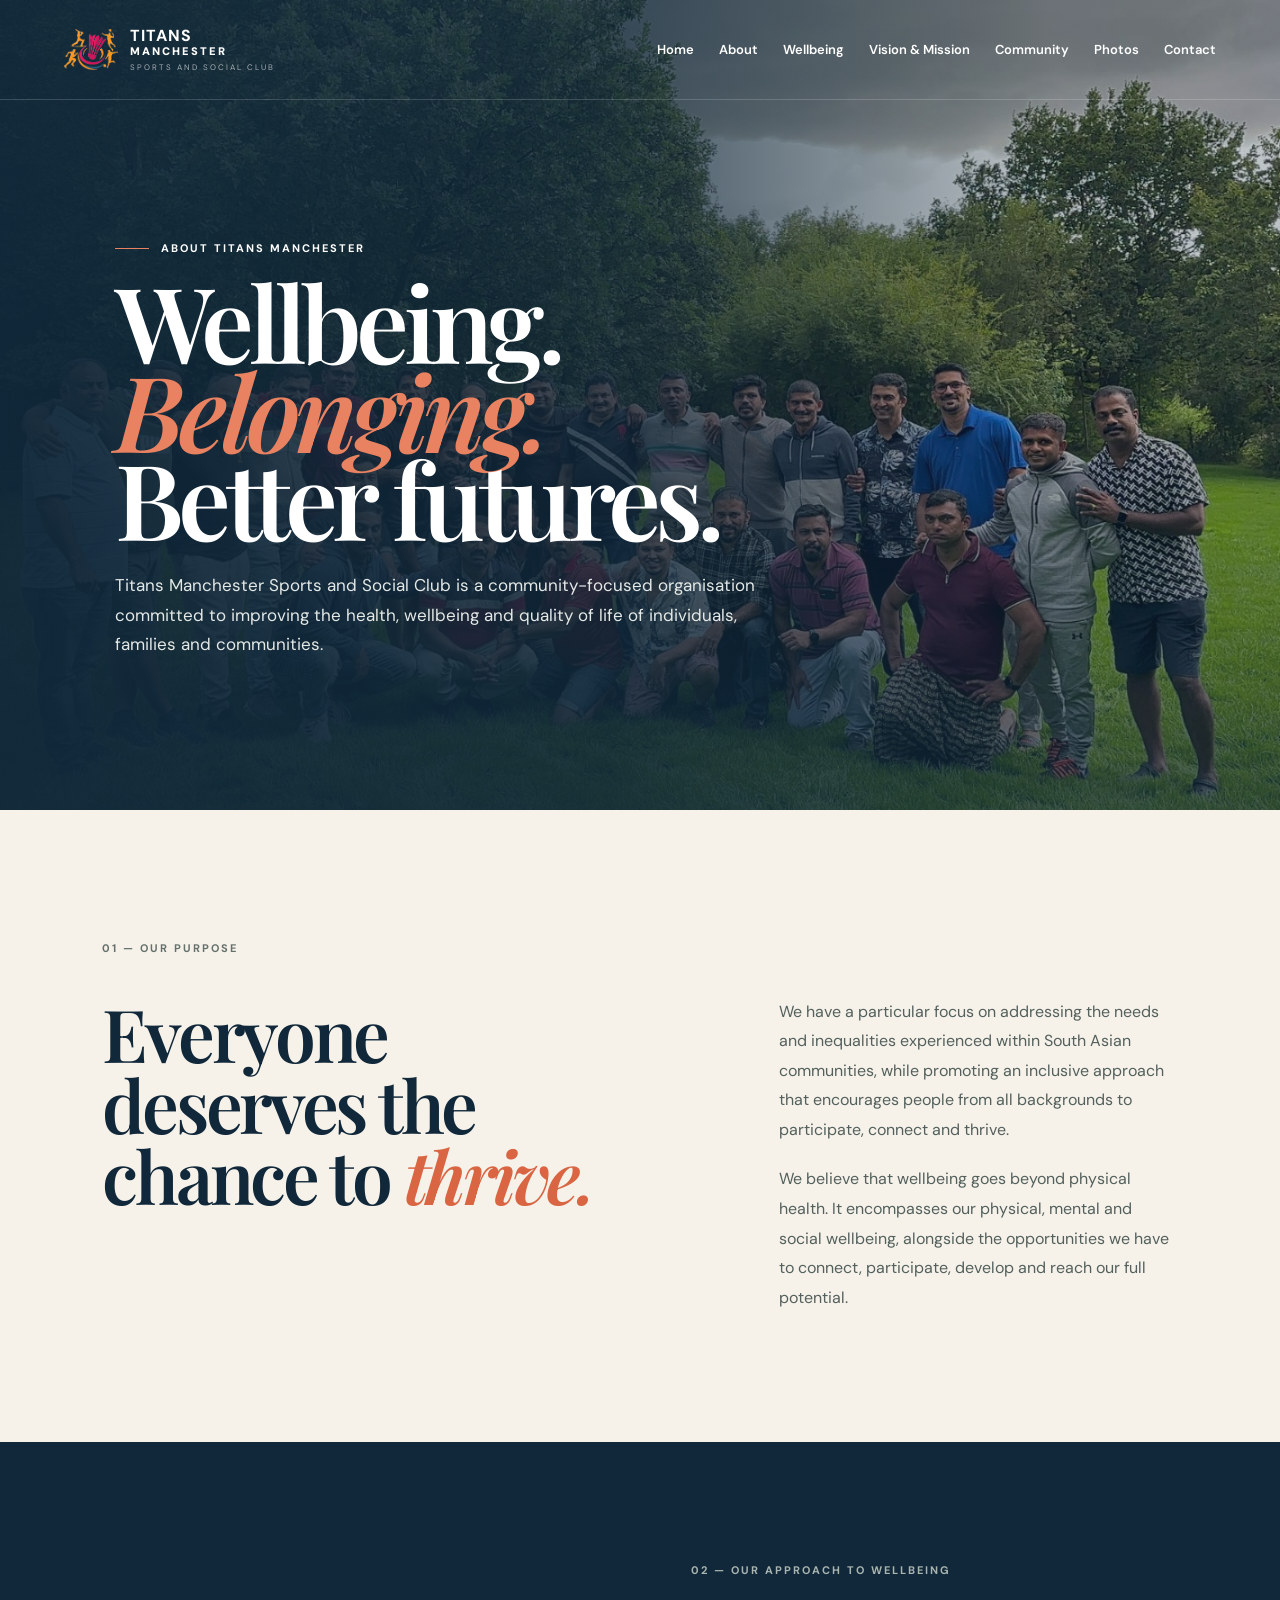
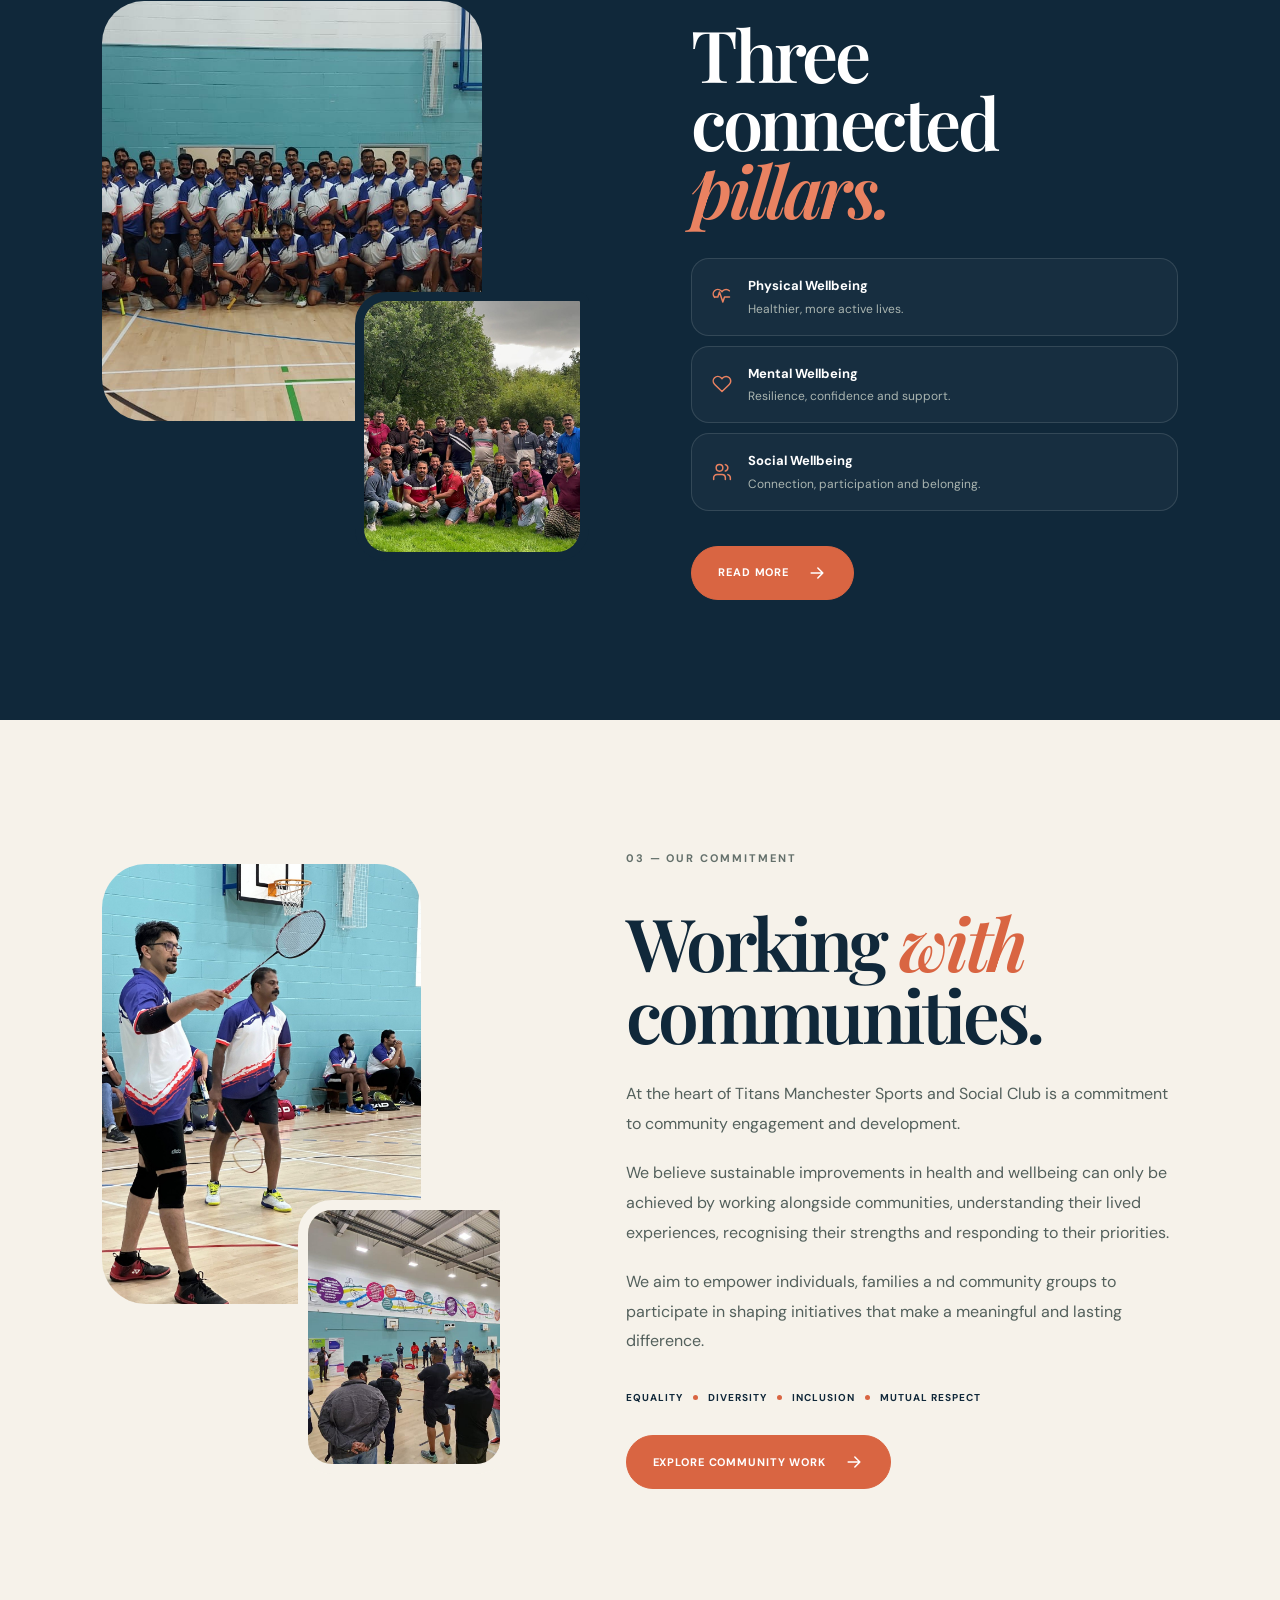
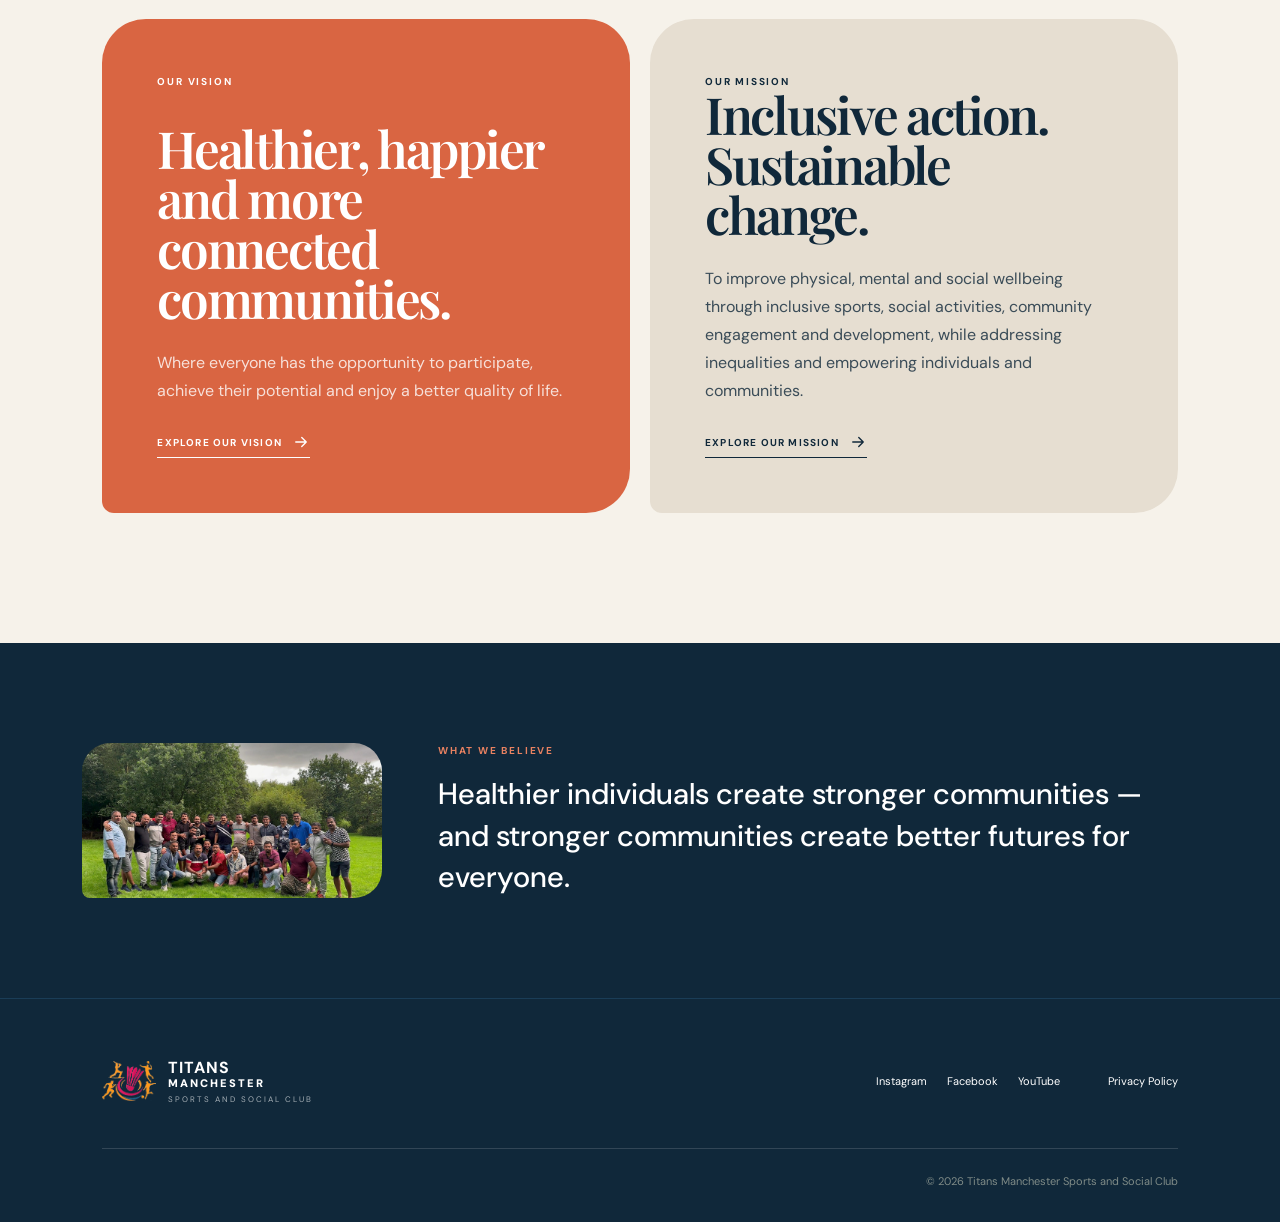
==== commit ce6104c4: "Privacy policy page, layout refinements and footer update Co-Authored-By: Claude Opus 5.5 <noreply@a" ====
--- a/about.html
+++ b/about.html
@@ -4,19 +4,19 @@
     
     <meta charset="UTF-8" />
     <meta name="viewport" content="width=device-width, initial-scale=1.0" />
-    <title>About Us | Titans Manchester</title>
+    <title>About Us | Titans Manchester Sports and Social Club</title>
     <link rel="shortcut icon" href="/favicon.png"><link rel="apple-touch-icon" sizes="180x180" href="/apple-touch-icon.png">
     <meta name="description" content="Who we are: a community-focused sports and social club improving physical, mental and social wellbeing, with a particular focus on South Asian communities in Manchester.">
     <link rel="icon" href="/favicon.png">
-    <meta property="og:title" content="About Us | Titans Manchester">
+    <meta property="og:title" content="About Us | Titans Manchester Sports and Social Club">
     <meta property="og:description" content="Who we are: a community-focused sports and social club improving physical, mental and social wellbeing, with a particular focus on South Asian communities in Manchester.">
-    <script type="module" crossorigin src="/assets/index-Bou_OmWa.js"></script>
-    <link rel="stylesheet" crossorigin href="/assets/index-CDC9Mvb2.css">
+    <script type="module" crossorigin src="/assets/index-2Qfl6hzD.js"></script>
+    <link rel="stylesheet" crossorigin href="/assets/index-BfsLeTN1.css">
     <link rel="canonical" href="https://titansmanchester.co.uk/about">
   </head>
   <body>
     
-    <div id="root"><link rel="preload" as="image" href="/titans-logo.png"/><link rel="preload" as="image" href="/community-running.jpg"/><link rel="preload" as="image" href="/group-badminton.jpeg"/><link rel="preload" as="image" href="/community-badminton.jpg"/><link rel="preload" as="image" href="/warmup.jpeg"/><main class="about-page"><nav class="nav "><a class="brand" href="/" aria-label="Titans Manchester home"><img src="/titans-logo.png" alt=""/><span class="brand-name">TITANS<strong>MANCHESTER</strong><small>Sports and Social Club</small></span></a><div class="nav-links "><a href="/">Home</a><a href="/about">About</a><a href="/wellbeing">Wellbeing</a><a href="/vision">Vision &amp; Mission</a><a href="/community">Community</a><a href="/gallery">Photos</a><a href="/contact">Contact</a></div><button class="menu" aria-label="Toggle navigation"><svg width="25" height="25" viewBox="0 0 24 24" fill="none" stroke="currentColor" stroke-width="1.8" stroke-linecap="round" stroke-linejoin="round" aria-hidden="true"><path d="M4 7h16M4 12h16M4 17h16"></path></svg></button></nav><section class="about-hero" id="top"><img src="/community-running.jpg" alt="Members of the community running together in a park"/><div class="about-hero-shade"></div><div class="about-hero-copy"><p class="eyebrow" data-reveal="true"><span></span> About Titans Manchester</p><h1 data-reveal="true">Wellbeing.<br/><em>Belonging.</em><br/>Better futures.</h1><p data-reveal="true">Titans Sports and Social Club is a community-focused organisation committed to improving the health, wellbeing and quality of life of individuals, families and communities.</p></div></section><section class="about-intro"><div class="section-tag" data-reveal="true">01 — Our purpose</div><div class="about-intro-grid"><h2 data-reveal="true">Everyone deserves the chance to <span>thrive.</span></h2><div class="about-prose" data-reveal="true"><p>We have a particular focus on addressing the needs and inequalities experienced within South Asian communities, while promoting an inclusive approach that encourages people from all backgrounds to participate, connect and thrive.</p><p>We believe that wellbeing goes beyond physical health. It encompasses our physical, mental and social wellbeing, alongside the opportunities we have to connect, participate, develop and reach our full potential.</p></div></div></section><section class="about-wellbeing"><div class="about-wellbeing-images" data-reveal="true"><img src="/group-badminton.jpeg" alt="Men playing badminton together"/><img src="/community-running.jpg" alt="  mindfulness"/></div><div class="about-wellbeing-copy" data-reveal="true"><div class="section-tag">02 — Our approach to wellbeing</div><h2>Three connected<br/><span>pillars.</span></h2><div class="wellbeing-points"><div><svg width="20" height="20" viewBox="0 0 24 24" fill="none" stroke="currentColor" stroke-width="1.8" stroke-linecap="round" stroke-linejoin="round" aria-hidden="true"><path d="M3 12h4l2-6 4 12 2-6h6"></path><path d="M20.8 4.6a5.5 5.5 0 0 0-7.8 0L12 5.7l-1.1-1.1a5.5 5.5 0 0 0-7.8 7.8"></path></svg><span><b>Physical Wellbeing</b>Healthier, more active lives.</span></div><div><svg width="20" height="20" viewBox="0 0 24 24" fill="none" stroke="currentColor" stroke-width="1.8" stroke-linecap="round" stroke-linejoin="round" aria-hidden="true"><path d="M20.8 4.6a5.5 5.5 0 0 0-7.8 0L12 5.7l-1.1-1.1a5.5 5.5 0 0 0-7.8 7.8l1.1 1.1L12 21l7.8-7.5 1.1-1.1a5.5 5.5 0 0 0-.1-7.8Z"></path></svg><span><b>Mental Wellbeing</b>Resilience, confidence and support.</span></div><div><svg width="20" height="20" viewBox="0 0 24 24" fill="none" stroke="currentColor" stroke-width="1.8" stroke-linecap="round" stroke-linejoin="round" aria-hidden="true"><path d="M16 21v-2a4 4 0 0 0-4-4H6a4 4 0 0 0-4 4v2"></path><circle cx="9" cy="7" r="4"></circle><path d="M22 21v-2a4 4 0 0 0-3-3.87M16 3.13a4 4 0 0 1 0 7.75"></path></svg><span><b>Social Wellbeing</b>Connection, participation and belonging.</span></div></div><a class="button primary" href="/wellbeing">Read more <svg width="20" height="20" viewBox="0 0 24 24" fill="none" stroke="currentColor" stroke-width="1.8" stroke-linecap="round" stroke-linejoin="round" aria-hidden="true"><path d="M5 12h14M13 6l6 6-6 6"></path></svg></a></div></section><section class="commitment-section"><div class="commitment-images" data-reveal="true"><img src="/community-badminton.jpg" alt="Community members playing badminton"/><img src="/warmup.jpeg" alt="A community group warming up together"/></div><div class="commitment-copy" data-reveal="true"><div class="section-tag">03 — Our commitment</div><h2>Working <span>with</span> communities.</h2><p>At the heart of Titans Sports and Social Club is a commitment to community engagement and development.</p><p>We believe sustainable improvements in health and wellbeing can only be achieved by working alongside communities, understanding their lived experiences, recognising their strengths and responding to their priorities.</p><p>We aim to empower individuals, families and community groups to participate in shaping initiatives that make a meaningful and lasting difference.</p><div class="values-line">Equality <i></i> Diversity <i></i> Inclusion <i></i> Mutual respect</div><a class="button primary commitment-link" href="/community">Explore community work <svg width="20" height="20" viewBox="0 0 24 24" fill="none" stroke="currentColor" stroke-width="1.8" stroke-linecap="round" stroke-linejoin="round" aria-hidden="true"><path d="M5 12h14M13 6l6 6-6 6"></path></svg></a></div></section><section class="vision-section"><div class="vision-card" data-reveal="true"><span>Our Vision</span><h2>Healthier, happier and more connected communities.</h2><p>Where everyone has the opportunity to participate, achieve their potential and enjoy a better quality of life.</p><a href="/vision">Explore our vision <svg width="18" height="18" viewBox="0 0 24 24" fill="none" stroke="currentColor" stroke-width="1.8" stroke-linecap="round" stroke-linejoin="round" aria-hidden="true"><path d="M5 12h14M13 6l6 6-6 6"></path></svg></a></div><div class="mission-card" data-reveal="true"><span>Our Mission</span><h2>Inclusive action. Sustainable change.</h2><p>To improve physical, mental and social wellbeing through inclusive sports, social activities, community engagement and development, while addressing inequalities and empowering individuals and communities.</p><a href="/vision">Explore our mission <svg width="18" height="18" viewBox="0 0 24 24" fill="none" stroke="currentColor" stroke-width="1.8" stroke-linecap="round" stroke-linejoin="round" aria-hidden="true"><path d="M5 12h14M13 6l6 6-6 6"></path></svg></a></div></section><section class="belief-section" data-reveal="true"><img src="/titans-logo.png" alt=""/><div><span>What we believe</span><h2>Healthier individuals create stronger communities — and stronger communities create better futures for everyone.</h2></div></section><footer id="contact"><a class="brand" href="/"><img src="/titans-logo.png" alt=""/><span class="brand-name">TITANS<strong>MANCHESTER</strong><small>Sports and Social Club</small></span></a><p>Sport. Community. Manchester.</p><div><a href="#">Instagram</a><a href="#">Facebook</a><a href="#">YouTube</a></div><div class="footer-legal"><a href="#/privacy">Privacy &amp; Cookie Policy</a><span>© 2025 Titans Manchester</span></div></footer></main></div>
+    <div id="root"><link rel="preload" as="image" href="/titans-logo.png"/><link rel="preload" as="image" href="/community-running.jpg"/><link rel="preload" as="image" href="/group-badminton.jpeg"/><link rel="preload" as="image" href="/community-badminton.jpg"/><link rel="preload" as="image" href="/warmup.jpeg"/><link rel="preload" as="image" href="/gallery/outdoor-group-photo-01.jpg"/><main class="about-page"><nav class="nav "><a class="brand" href="/" aria-label="Titans Manchester home"><img src="/titans-logo.png" alt=""/><span class="brand-name">TITANS<strong>MANCHESTER</strong><small>Sports and Social Club</small></span></a><div class="nav-links "><a href="/">Home</a><a href="/about">About</a><a href="/wellbeing">Wellbeing</a><a href="/vision">Vision &amp; Mission</a><a href="/community">Community</a><a href="/gallery">Photos</a><a href="/contact">Contact</a></div><button class="menu" aria-label="Toggle navigation"><svg width="25" height="25" viewBox="0 0 24 24" fill="none" stroke="currentColor" stroke-width="1.8" stroke-linecap="round" stroke-linejoin="round" aria-hidden="true"><path d="M4 7h16M4 12h16M4 17h16"></path></svg></button></nav><section class="about-hero" id="top"><img src="/community-running.jpg" alt="Members of the community running together in a park"/><div class="about-hero-shade"></div><div class="about-hero-copy"><p class="eyebrow" data-reveal="true"><span></span> About Titans Manchester</p><h1 data-reveal="true">Wellbeing.<br/><em>Belonging.</em><br/>Better futures.</h1><p data-reveal="true">Titans Manchester Sports and Social Club is a community-focused organisation committed to improving the health, wellbeing and quality of life of individuals, families and communities.</p></div></section><section class="about-intro"><div class="section-tag" data-reveal="true">01 — Our purpose</div><div class="about-intro-grid"><h2 data-reveal="true">Everyone deserves the chance to <span>thrive.</span></h2><div class="about-prose" data-reveal="true"><p>We have a particular focus on addressing the needs and inequalities experienced within South Asian communities, while promoting an inclusive approach that encourages people from all backgrounds to participate, connect and thrive.</p><p>We believe that wellbeing goes beyond physical health. It encompasses our physical, mental and social wellbeing, alongside the opportunities we have to connect, participate, develop and reach our full potential.</p></div></div></section><section class="about-wellbeing"><div class="about-wellbeing-images" data-reveal="true"><img src="/group-badminton.jpeg" alt="Men playing badminton together"/><img src="/community-running.jpg" alt="  mindfulness"/></div><div class="about-wellbeing-copy" data-reveal="true"><div class="section-tag">02 — Our approach to wellbeing</div><h2>Three connected<br/><span>pillars.</span></h2><div class="wellbeing-points"><div><svg width="20" height="20" viewBox="0 0 24 24" fill="none" stroke="currentColor" stroke-width="1.8" stroke-linecap="round" stroke-linejoin="round" aria-hidden="true"><path d="M3 12h4l2-6 4 12 2-6h6"></path><path d="M20.8 4.6a5.5 5.5 0 0 0-7.8 0L12 5.7l-1.1-1.1a5.5 5.5 0 0 0-7.8 7.8"></path></svg><span><b>Physical Wellbeing</b>Healthier, more active lives.</span></div><div><svg width="20" height="20" viewBox="0 0 24 24" fill="none" stroke="currentColor" stroke-width="1.8" stroke-linecap="round" stroke-linejoin="round" aria-hidden="true"><path d="M20.8 4.6a5.5 5.5 0 0 0-7.8 0L12 5.7l-1.1-1.1a5.5 5.5 0 0 0-7.8 7.8l1.1 1.1L12 21l7.8-7.5 1.1-1.1a5.5 5.5 0 0 0-.1-7.8Z"></path></svg><span><b>Mental Wellbeing</b>Resilience, confidence and support.</span></div><div><svg width="20" height="20" viewBox="0 0 24 24" fill="none" stroke="currentColor" stroke-width="1.8" stroke-linecap="round" stroke-linejoin="round" aria-hidden="true"><path d="M16 21v-2a4 4 0 0 0-4-4H6a4 4 0 0 0-4 4v2"></path><circle cx="9" cy="7" r="4"></circle><path d="M22 21v-2a4 4 0 0 0-3-3.87M16 3.13a4 4 0 0 1 0 7.75"></path></svg><span><b>Social Wellbeing</b>Connection, participation and belonging.</span></div></div><a class="button primary" href="/wellbeing">Read more <svg width="20" height="20" viewBox="0 0 24 24" fill="none" stroke="currentColor" stroke-width="1.8" stroke-linecap="round" stroke-linejoin="round" aria-hidden="true"><path d="M5 12h14M13 6l6 6-6 6"></path></svg></a></div></section><section class="commitment-section"><div class="commitment-images" data-reveal="true"><img src="/community-badminton.jpg" alt="Community members playing badminton"/><img src="/warmup.jpeg" alt="A community group warming up together"/></div><div class="commitment-copy" data-reveal="true"><div class="section-tag">03 — Our commitment</div><h2>Working <span>with</span> communities.</h2><p>At the heart of Titans Manchester Sports and Social Club is a commitment to community engagement and development.</p><p>We believe sustainable improvements in health and wellbeing can only be achieved by working alongside communities, understanding their lived experiences, recognising their strengths and responding to their priorities.</p><p>We aim to empower individuals, families a nd community groups to participate in shaping initiatives that make a meaningful and lasting difference.</p><div class="values-line">Equality <i></i> Diversity <i></i> Inclusion <i></i> Mutual respect</div><a class="button primary commitment-link" href="/community">Explore community work <svg width="20" height="20" viewBox="0 0 24 24" fill="none" stroke="currentColor" stroke-width="1.8" stroke-linecap="round" stroke-linejoin="round" aria-hidden="true"><path d="M5 12h14M13 6l6 6-6 6"></path></svg></a></div></section><section class="vision-section"><div class="vision-card" data-reveal="true"><span>Our Vision</span><h2>Healthier, happier and more connected communities.</h2><p>Where everyone has the opportunity to participate, achieve their potential and enjoy a better quality of life.</p><a href="/vision">Explore our vision <svg width="18" height="18" viewBox="0 0 24 24" fill="none" stroke="currentColor" stroke-width="1.8" stroke-linecap="round" stroke-linejoin="round" aria-hidden="true"><path d="M5 12h14M13 6l6 6-6 6"></path></svg></a></div><div class="mission-card" data-reveal="true"><span>Our Mission</span><h2>Inclusive action. Sustainable change.</h2><p>To improve physical, mental and social wellbeing through inclusive sports, social activities, community engagement and development, while addressing inequalities and empowering individuals and communities.</p><a href="/vision">Explore our mission <svg width="18" height="18" viewBox="0 0 24 24" fill="none" stroke="currentColor" stroke-width="1.8" stroke-linecap="round" stroke-linejoin="round" aria-hidden="true"><path d="M5 12h14M13 6l6 6-6 6"></path></svg></a></div></section><section class="belief-section" data-reveal="true"><img src="/gallery/outdoor-group-photo-01.jpg" alt="Titans members together for an outdoor group photo"/><div><span>What we believe</span><h2>Healthier individuals create stronger communities — and stronger communities create better futures for everyone.</h2></div></section><footer id="contact"><a class="brand" href="/"><img src="/titans-logo.png" alt=""/><span class="brand-name">TITANS<strong>MANCHESTER</strong><small>Sports and Social Club</small></span></a><div><a href="#">Instagram</a><a href="#">Facebook</a><a href="#">YouTube</a></div><div class="footer-legal"><a href="/privacy">Privacy Policy</a></div><p class="footer-copyright">© <!-- -->2026<!-- --> Titans Manchester Sports and Social Club</p></footer></main></div>
     
   </body>
 </html>
--- a/assets/index-BfsLeTN1.css
+++ b/assets/index-BfsLeTN1.css
@@ -0,0 +1 @@
+@import "https://fonts.googleapis.com/css2?family=DM+Sans:wght@400;500;600;700&family=Playfair+Display:ital,wght@0,600;1,600&display=swap";@layer components;@layer properties{@supports (((-webkit-hyphens:none)) and (not (margin-trim:inline))) or ((-moz-orient:inline) and (not (color:rgb(from red r g b)))){*,:before,:after,::backdrop{--tw-rotate-x:initial;--tw-rotate-y:initial;--tw-rotate-z:initial;--tw-skew-x:initial;--tw-skew-y:initial;--tw-blur:initial;--tw-brightness:initial;--tw-contrast:initial;--tw-grayscale:initial;--tw-hue-rotate:initial;--tw-invert:initial;--tw-opacity:initial;--tw-saturate:initial;--tw-sepia:initial;--tw-drop-shadow:initial;--tw-drop-shadow-color:initial;--tw-drop-shadow-alpha:100%;--tw-drop-shadow-size:initial}}}@layer theme{:root,:host{--font-sans:"DM Sans", sans-serif;--font-mono:ui-monospace, SFMono-Regular, Menlo, Monaco, Consolas, "Liberation Mono", "Courier New", monospace;--spacing:.25rem;--default-font-family:var(--font-sans);--default-mono-font-family:var(--font-mono)}}@layer base{*,:after,:before,::backdrop{box-sizing:border-box;border:0 solid;margin:0;padding:0}::file-selector-button{box-sizing:border-box;border:0 solid;margin:0;padding:0}html,:host{-webkit-text-size-adjust:100%;tab-size:4;line-height:1.5;font-family:var(--default-font-family,ui-sans-serif, system-ui, sans-serif, "Apple Color Emoji", "Segoe UI Emoji", "Segoe UI Symbol", "Noto Color Emoji");font-feature-settings:var(--default-font-feature-settings,normal);font-variation-settings:var(--default-font-variation-settings,normal);-webkit-tap-highlight-color:transparent}hr{height:0;color:inherit;border-top-width:1px}abbr:where([title]){-webkit-text-decoration:underline dotted;text-decoration:underline dotted}h1,h2,h3,h4,h5,h6{font-size:inherit;font-weight:inherit}a{color:inherit;-webkit-text-decoration:inherit;-webkit-text-decoration:inherit;-webkit-text-decoration:inherit;-webkit-text-decoration:inherit;text-decoration:inherit}b,strong{font-weight:bolder}code,kbd,samp,pre{font-family:var(--default-mono-font-family,ui-monospace, SFMono-Regular, Menlo, Monaco, Consolas, "Liberation Mono", "Courier New", monospace);font-feature-settings:var(--default-mono-font-feature-settings,normal);font-variation-settings:var(--default-mono-font-variation-settings,normal);font-size:1em}small{font-size:80%}sub,sup{vertical-align:baseline;font-size:75%;line-height:0;position:relative}sub{bottom:-.25em}sup{top:-.5em}table{text-indent:0;border-color:inherit;border-collapse:collapse}:-moz-focusring{outline:auto}progress{vertical-align:baseline}summary{display:list-item}ol,ul,menu{list-style:none}img,svg,video,canvas,audio,iframe,embed,object{vertical-align:middle;display:block}img,video{max-width:100%;height:auto}button,input,select,optgroup,textarea{font:inherit;font-feature-settings:inherit;font-variation-settings:inherit;letter-spacing:inherit;color:inherit;opacity:1;background-color:#0000;border-radius:0}::file-selector-button{font:inherit;font-feature-settings:inherit;font-variation-settings:inherit;letter-spacing:inherit;color:inherit;opacity:1;background-color:#0000;border-radius:0}:where(select:is([multiple],[size])) optgroup{font-weight:bolder}:where(select:is([multiple],[size])) optgroup option{padding-inline-start:20px}::file-selector-button{margin-inline-end:4px}::placeholder{opacity:1}@supports (not ((-webkit-appearance:-apple-pay-button))) or (contain-intrinsic-size:1px){::placeholder{color:currentColor}@supports (color:color-mix(in lab, red, red)){::placeholder{color:color-mix(in oklab, currentcolor 50%, transparent)}}}textarea{resize:vertical}::-webkit-search-decoration{-webkit-appearance:none}::-webkit-date-and-time-value{min-height:1lh;text-align:inherit}::-webkit-datetime-edit{display:inline-flex}::-webkit-datetime-edit-fields-wrapper{padding:0}::-webkit-datetime-edit{padding-block:0}::-webkit-datetime-edit-year-field{padding-block:0}::-webkit-datetime-edit-month-field{padding-block:0}::-webkit-datetime-edit-day-field{padding-block:0}::-webkit-datetime-edit-hour-field{padding-block:0}::-webkit-datetime-edit-minute-field{padding-block:0}::-webkit-datetime-edit-second-field{padding-block:0}::-webkit-datetime-edit-millisecond-field{padding-block:0}::-webkit-datetime-edit-meridiem-field{padding-block:0}::-webkit-calendar-picker-indicator{line-height:1}:-moz-ui-invalid{box-shadow:none}button,input:where([type=button],[type=reset],[type=submit]){appearance:button}::file-selector-button{appearance:button}::-webkit-inner-spin-button{height:auto}::-webkit-outer-spin-button{height:auto}[hidden]:where(:not([hidden=until-found])){display:none!important}html{scroll-behavior:smooth}body{color:#10283a;background:#f6f2ea;font-family:DM Sans,sans-serif}a{text-decoration:none}button{cursor:pointer}}@layer utilities{.fixed{position:fixed}.static{position:static}.start{inset-inline-start:var(--spacing)}.end{inset-inline-end:var(--spacing)}.grid{display:grid}.hidden{display:none}.inline{display:inline}.table{display:table}.transform{transform:var(--tw-rotate-x,) var(--tw-rotate-y,) var(--tw-rotate-z,) var(--tw-skew-x,) var(--tw-skew-y,)}.filter{filter:var(--tw-blur,) var(--tw-brightness,) var(--tw-contrast,) var(--tw-grayscale,) var(--tw-hue-rotate,) var(--tw-invert,) var(--tw-saturate,) var(--tw-sepia,) var(--tw-drop-shadow,)}}main{overflow:hidden}.reveal-ready [data-reveal]{opacity:0;transition:opacity 1.15s cubic-bezier(.2,.7,.2,1),transform 1.15s cubic-bezier(.2,.7,.2,1);transform:translateY(48px)}.reveal-ready [data-reveal].is-visible{opacity:1;transform:translateY(0)}.activity-grid [data-reveal]:nth-child(2){transition-delay:.14s}.activity-grid [data-reveal]:nth-child(3){transition-delay:.28s}.activity-grid [data-reveal]:nth-child(4){transition-delay:.42s}.community-gallery[data-reveal],.join-card[data-reveal]{transition-delay:.18s}.hero-copy .eyebrow[data-reveal]{transition-delay:.12s}.hero-copy h1[data-reveal]{transition-delay:.28s}.hero-copy .hero-text[data-reveal]{transition-delay:.44s}.hero-copy .hero-actions[data-reveal]{transition-delay:.58s}.nav{z-index:20;color:#fff;background:0 0;border-bottom:1px solid #ffffff2b;justify-content:space-between;align-items:center;width:100%;height:100px;padding:0 5vw;transition:height .35s,background .35s,box-shadow .35s,-webkit-backdrop-filter .35s,backdrop-filter .35s;display:flex;position:fixed;top:0;left:0}.nav.scrolled{-webkit-backdrop-filter:blur(16px);backdrop-filter:blur(16px);background:#10283aeb;border-bottom-color:#ffffff14;height:78px;box-shadow:0 10px 30px #07172220}.brand{color:inherit;letter-spacing:.06em;align-items:center;gap:12px;font:700 16px/1 DM Sans,sans-serif;display:flex}.brand img{object-fit:contain;flex:none;width:54px;height:54px}.brand-name{flex-direction:column;gap:2px;display:flex}.brand-name strong{letter-spacing:.18em;font-size:11px}.nav .brand img{transition:width .35s,height .35s}.nav.scrolled .brand img{width:46px;height:46px}.brand small{letter-spacing:.25em;text-transform:uppercase;opacity:.62;margin-top:4px;font:8px/1 DM Sans,sans-serif;display:block}.nav-links{align-items:center;gap:25px;font-size:13px;font-weight:600;display:flex}.nav-links a{color:inherit;transition:color .25s}.nav-links>a:hover{color:#e98261}.nav-cta{background:#fff;border-radius:999px;align-items:center;gap:10px;padding:13px 18px;display:flex;color:#10283a!important}.menu{color:#fff;background:0 0;border:0;display:none}.hero{color:#fff;background:#10283a;border-radius:0 0 56px 56px;align-items:center;height:100vh;min-height:790px;display:flex;position:relative}.hero-video{object-fit:cover;width:100%;height:100%;position:absolute;inset:0}.hero-shade{background:linear-gradient(90deg,#10283aeb 0%,#10283abf 45%,#10283a4d 78%),linear-gradient(#0000 52%,#10283a9c);position:absolute;inset:0}.hero-copy{z-index:2;width:min(850px,90vw);margin-left:9vw;padding-top:80px;position:relative}.eyebrow,.section-tag{text-transform:uppercase;letter-spacing:.18em;align-items:center;gap:12px;font-size:11px;font-weight:700;display:flex}.eyebrow span{background:#e98261;width:34px;height:1px}.hero h1,h2{letter-spacing:-.045em;font-family:Playfair Display,serif}.hero h1{margin:22px 0;font-size:clamp(68px,8.8vw,140px);font-weight:600;line-height:.88}.hero h1 em{color:#e98261;font-style:italic}.hero-text{color:#d8dfdc;max-width:590px;font-size:16px;line-height:1.75}.hero-actions{gap:12px;margin-top:35px;display:flex}.button{text-transform:uppercase;letter-spacing:.08em;color:#fff;border:1px solid #ffffff4d;border-radius:999px;justify-content:center;align-items:center;gap:18px;min-height:54px;padding:0 26px;font-size:11px;font-weight:700;transition:transform .25s,background .25s;display:inline-flex}.button:hover{transform:translateY(-3px)}.button.primary{color:#fff;background:#d96542;border-color:#d96542}.button.ghost:hover{color:#10283a;background:#fff}.hero-stat{z-index:2;align-items:center;gap:18px;display:flex;position:absolute;bottom:7%;right:6vw}.hero-stat strong{font:600 55px/.85 Playfair Display}.hero-stat strong span{color:#e98261}.hero-stat p{color:#d5dbd8;text-transform:uppercase;letter-spacing:.1em;border-left:1px solid #fff5;padding-left:17px;font-size:11px;line-height:1.6}.scroll-cue{z-index:2;transform-origin:0;letter-spacing:.18em;text-transform:uppercase;align-items:center;gap:10px;font-size:9px;display:flex;position:absolute;bottom:8%;left:3vw;transform:rotate(-90deg)}.scroll-cue span{background:#e98261;width:45px;height:1px}.intro{padding:130px 8vw 110px}.section-tag{color:#64706b;margin-bottom:40px}.section-tag.light{color:#95a19d}.intro-grid{grid-template-columns:1.35fr .65fr;align-items:stretch;gap:7vw;display:grid}.intro h2,.activity-heading h2,.join h2{margin:0;font-size:clamp(46px,6vw,90px);line-height:.94}h2 span{color:#d96542;-webkit-text-stroke:0;font-style:italic}.intro-grid p{color:#4d5955;font-size:16px;line-height:1.85}.intro-content{max-width:680px;margin-top:38px}.intro-content p+p{margin-top:18px}.text-link{color:#10283a;text-transform:uppercase;letter-spacing:.07em;border-bottom:1px solid #d96542;align-items:center;gap:12px;margin-top:24px;padding-bottom:7px;font-size:12px;font-weight:700;display:inline-flex}.community-gallery{grid-template-rows:180px 145px 150px;grid-template-columns:1.15fr .85fr;align-self:center;gap:12px;display:grid}.community-gallery img{object-fit:cover;border-radius:26px;width:100%;height:100%}.community-gallery img:first-child{border-radius:34px 34px 10px;grid-row:span 2}.community-gallery img:nth-child(3){border-radius:26px 8px 26px 26px}.community-gallery img:last-child{border-radius:10px 30px 30px;grid-column:1/-1}.home-wellbeing{background:#e8e1d6;padding:120px 6vw 130px}.home-wellbeing-heading{grid-template-columns:1.25fr .65fr;align-items:end;gap:8vw;margin:0 2vw 55px;display:grid}.home-wellbeing-heading h2{letter-spacing:-.05em;margin:0;font:600 clamp(48px,5.8vw,88px)/.95 Playfair Display}.home-wellbeing-heading h2 span{color:#d96542;font-style:italic}.home-wellbeing-heading>p{color:#58645f;line-height:1.8}.home-pillar-grid{grid-template-columns:repeat(3,1fr);gap:18px;display:grid}.home-pillar-card{color:#fff;border-radius:42px 42px 42px 10px;height:570px;position:relative;overflow:hidden}.home-pillar-card>img{object-fit:cover;object-position:50% 50%;width:100%;height:100%;animation:16s ease-in-out infinite paused pillar-pan;position:absolute;inset:0}.home-pillar-card:hover>img,.home-pillar-card:focus-visible>img{animation-play-state:running}@keyframes pillar-pan{0%,to{object-position:50% 50%}25%{object-position:0% 0%}75%{object-position:100% 100%}}.home-pillar-shade{background:linear-gradient(#10283a2b 28%,#10283af2 100%);position:absolute;inset:0}.home-pillar-card>.pillar-icon{background:#ffffffe8;position:absolute;top:25px;left:25px}.home-pillar-card>div:last-child{position:absolute;bottom:30px;left:30px;right:30px}.home-pillar-card>div:last-child>span{color:#ef9b7e;letter-spacing:.16em;font-size:10px}.home-pillar-card h3{margin:10px 0 14px;font:600 42px/.95 Playfair Display}.home-pillar-card p{color:#dce3df;margin:0;font-size:13px;line-height:1.6}.home-pillar-grid [data-reveal]:nth-child(2){transition-delay:.16s}.home-pillar-grid [data-reveal]:nth-child(3){transition-delay:.32s}.activity-section{color:#fff;background:#10283a;padding:115px 4vw 85px}.activity-heading{justify-content:space-between;align-items:end;margin:0 4vw 55px;display:flex}.activity-heading p{color:#9aa4a0;max-width:420px;line-height:1.7}.activity-grid{grid-template-columns:repeat(4,1fr);gap:18px;display:grid}.activity-card{color:#fff;border-radius:42px 42px 42px 10px;height:520px;position:relative;overflow:hidden;transform:translateZ(0)}.activity-card img{object-fit:cover;filter:grayscale(.25)brightness(.74);width:100%;height:100%;transition:transform .7s cubic-bezier(.2,.7,.2,1),filter .4s}.activity-card:hover img{filter:grayscale(0)brightness(.85);transform:scale(1.07)}.card-overlay{background:linear-gradient(#0000 35%,#07110fe8);position:absolute;inset:0}.card-number{opacity:.7;letter-spacing:.15em;font-size:10px;position:absolute;top:22px;left:22px}.card-copy{position:absolute;bottom:28px;left:25px}.card-copy span{color:#f0a288;text-transform:uppercase;letter-spacing:.15em;font-size:9px}.card-copy h3{margin:8px 0 0;font:600 34px/1 Playfair Display}.card-arrow{-webkit-backdrop-filter:blur(8px);backdrop-filter:blur(8px);border:1px solid #fff6;border-radius:50%;place-items:center;width:48px;height:48px;transition:background .3s,color .3s,transform .3s;display:grid;position:absolute;bottom:25px;right:22px}.activity-card:hover .card-arrow{color:#fff;background:#d96542;border-color:#d96542;transform:rotate(-35deg)}.home-purpose-section{color:#fff;background:#10283a;padding:120px 6vw}.home-purpose-heading{margin:0 2vw 55px}.home-purpose-heading h2{letter-spacing:-.055em;margin:0;font:600 clamp(54px,7vw,105px)/.92 Playfair Display}.home-purpose-heading h2 span,.home-community-copy h2 span{color:#e98261;font-style:italic}.home-purpose-grid{grid-template-columns:1fr 1fr;gap:18px;margin-bottom:100px;display:grid}.home-purpose-card{color:#10283a;border-radius:42px 42px 42px 10px;flex-direction:column;min-height:350px;padding:38px;display:flex;position:relative;overflow:hidden}.home-purpose-card.mission{background:#d8e9d2}.home-purpose-card.vision{background:#efb9a7}.home-purpose-card>span{letter-spacing:.16em;text-transform:uppercase;margin-top:auto;margin-bottom:18px;font-size:10px;font-weight:700}.home-purpose-card h4{letter-spacing:-.015em;max-width:620px;margin:0 76px 0 0;font:600 20px/1.45 DM Sans}.purpose-arrow{border:1px solid #10283a45;border-radius:50%;place-items:center;width:48px;height:48px;transition:transform .3s,background .3s,color .3s;display:grid;position:absolute;bottom:30px;right:30px}.home-purpose-card:hover .purpose-arrow{color:#fff;background:#10283a;transform:rotate(-35deg)}.home-purpose-grid [data-reveal]:nth-child(2){transition-delay:.18s}.home-community-block{border-top:1px solid #ffffff1f;grid-template-columns:1fr 1fr;align-items:center;gap:7vw;margin:0 2vw;padding-top:100px;display:grid}.home-community-image{height:560px}.home-community-image img{object-fit:cover;border-radius:44px 44px 12px;width:100%;height:100%}.home-community-copy h2{letter-spacing:-.05em;margin:0 0 28px;font:600 clamp(48px,5.5vw,82px)/.95 Playfair Display}.home-community-copy p{color:#b7c1bd;max-width:640px;font-size:16px;line-height:1.85}.home-community-copy .button{margin-top:25px}.manifesto{color:#fff9f2;background:#d96542;padding:0 0 110px;position:relative}.marquee{white-space:nowrap;letter-spacing:.14em;border-bottom:1px solid #ffffff42;padding:19px 0;font:600 13px DM Sans;display:flex;overflow:hidden}.marquee span{animation:18s linear infinite marquee}.manifesto-inner{grid-template-columns:1.15fr .85fr;align-items:center;gap:8vw;padding:100px 8vw 10px;display:grid}.manifesto-copy>p{text-transform:uppercase;letter-spacing:.16em;font-size:12px}.manifesto h2{margin:20px 0 45px;line-height:.95}.manifesto h2.belief-headline{letter-spacing:-.04em;max-width:850px;font-size:clamp(52px,6vw,88px)}.manifesto h2 span{color:#10283a;font-style:italic;display:block}.belief-flow{grid-template-columns:1fr auto 1fr auto 1fr;align-items:center;gap:14px;display:grid}.belief-flow>svg{opacity:.65}.belief-flow>div{align-items:center;gap:11px;display:flex}.belief-flow i{color:#d96542;background:#fff9f2;border-radius:50%;flex:none;place-items:center;width:44px;height:44px;font-style:normal;display:grid}.belief-flow span{color:#ffe6dd;font-size:10px;line-height:1.5}.belief-flow b{color:#fff;font-size:11px;display:block}.manifesto-image{height:590px;position:relative}.manifesto-collage{position:absolute;inset:0}.manifesto-collage img{object-fit:cover;position:absolute;box-shadow:0 20px 50px #61200f29}.manifesto-collage img:first-child{border:8px solid #d96542;border-radius:44px 44px 10px;width:60%;height:100%;top:0;left:0}.manifesto-collage img:nth-child(2){border:8px solid #d96542;border-radius:32px 32px 32px 9px;width:50%;height:52%;top:0;right:-15px}.manifesto-collage img:nth-child(3){border:8px solid #d96542;border-radius:10px 36px 36px;width:50%;height:52%;bottom:0;right:-15px}.join{grid-template-columns:1fr .65fr;align-items:center;gap:10vw;padding:120px 8vw;display:grid}.join h2 span{color:#d96542}.join-copy>p{color:#56605d;max-width:540px;line-height:1.8}.join-card{color:#fff;background:#10283a;border-radius:46px 46px 46px 12px;padding:55px;position:relative;overflow:hidden;box-shadow:18px 18px #e5d9ca}.join-card:after{content:"";pointer-events:none;border:34px solid #ffffff0b;border-radius:50%;width:170px;height:170px;position:absolute;top:-75px;right:-65px}.join-label{color:#f0a288;text-transform:uppercase;letter-spacing:.18em;font-size:9px}.join-card h3{margin:25px 0 35px;font:600 44px/1.05 Playfair Display}.join-card .button{width:100%}.join-card>p{text-align:center;color:#87908d;margin:20px 0 0;font-size:11px}footer{color:#fff;background:#10283a;border-top:1px solid #1a3d57;grid-template-columns:1fr auto auto;align-items:center;gap:30px 48px;padding:55px 8vw 32px;font-size:11px;display:grid}footer>p{color:#7f8b87}footer>.footer-copyright{text-align:right;border-top:1px solid #ffffff24;grid-column:1/-1;margin:10px 0 0;padding-top:24px}footer>div{gap:20px;display:flex}footer>div a{color:#fff}footer>span{color:#68726f}.footer-legal{text-align:right;flex-direction:column;align-items:flex-end;gap:8px}.footer-legal span{color:#68726f;white-space:nowrap}.about-hero{color:#fff;background:#10283a;align-items:center;height:90vh;min-height:760px;display:flex;position:relative;overflow:hidden}.about-hero>img{object-fit:cover;object-position:center 44%;width:100%;height:100%;position:absolute;inset:0}.about-hero-shade{background:linear-gradient(90deg,#10283af4 0%,#10283ac7 48%,#10283a42 82%),linear-gradient(#0000 45%,#10283aa8);position:absolute;inset:0}.about-hero-copy{z-index:2;width:min(900px,86vw);margin:90px 0 0 9vw;position:relative}.about-hero h1{letter-spacing:-.055em;margin:20px 0 30px;font:600 clamp(70px,8.2vw,132px)/.84 Playfair Display}.about-hero h1 em{color:#e98261;font-style:italic}.about-hero-copy>p:last-child{color:#e4e9e6;max-width:670px;font-size:17px;line-height:1.75}.about-intro{padding:130px 8vw}.about-intro-grid{grid-template-columns:1.1fr .8fr;align-items:start;gap:10vw;display:grid}.about-intro h2,.pillars-heading h2,.commitment-copy h2,.vision-section h2{letter-spacing:-.045em;margin:0;font:600 clamp(48px,5.7vw,84px)/.98 Playfair Display}.about-intro h2 span,.commitment-copy h2 span,.pillars-heading h2 span{color:#d96542;font-style:italic}.about-prose p,.commitment-copy p{color:#53605c;font-size:16px;line-height:1.85}.about-prose p+p,.commitment-copy p+p{margin-top:20px}.about-wellbeing{color:#fff;background:#10283a;grid-template-columns:1fr 1fr;align-items:center;gap:8vw;padding:120px 8vw;display:grid}.about-wellbeing-images{min-height:560px;position:relative}.about-wellbeing-images img{object-fit:cover;border-radius:42px 42px 12px;width:78%;height:75%;position:absolute}.about-wellbeing-images img:first-child{top:0;left:0}.about-wellbeing-images img:last-child{border:9px solid #10283a;border-radius:32px 10px 32px 32px;width:48%;height:48%;bottom:0;right:0}.about-wellbeing-copy .section-tag{color:#aab5b0}.about-wellbeing-copy h2{letter-spacing:-.05em;margin:0 0 35px;font:600 clamp(48px,5.6vw,82px)/.95 Playfair Display}.about-wellbeing-copy h2 span{color:#e98261;font-style:italic}.wellbeing-points{gap:10px;margin-bottom:35px;display:grid}.wellbeing-points>div{background:#ffffff08;border:1px solid #ffffff1f;border-radius:18px;align-items:center;gap:16px;padding:17px 20px;display:flex}.wellbeing-points svg{color:#e98261;flex:none}.wellbeing-points span{color:#aab5b0;font-size:12px}.wellbeing-points b{color:#fff;margin-bottom:4px;font-size:13px;display:block}.pillars-section{color:#fff;background:#10283a;padding:115px 8vw 125px}.pillars-heading{grid-template-columns:1.2fr .8fr;align-items:end;gap:20px 8vw;margin-bottom:60px;display:grid}.pillars-heading .section-tag{grid-column:1/-1;margin-bottom:10px}.pillars-heading p{color:#aab5b0;max-width:480px;line-height:1.75}.pillar-grid{grid-template-columns:repeat(3,1fr);gap:18px;display:grid}.pillar-card{border-radius:38px 38px 38px 10px;flex-direction:column;min-height:450px;padding:35px;display:flex;position:relative;overflow:hidden}.pillar-card>span{color:#10283a8c;letter-spacing:.15em;font-size:11px;position:absolute;top:30px;right:28px}.pillar-icon{color:#10283a;background:#ffffffb5;border-radius:50%;place-items:center;width:58px;height:58px;display:grid}.pillar-card h3{color:#10283a;letter-spacing:-.03em;margin:auto 0 22px;font:600 40px/1 Playfair Display}.pillar-card p{color:#1d3849c9;margin:0;font-size:14px;line-height:1.7}.pillar-card.physical{background:#d8e9d2}.pillar-card.mental{background:#efb9a7}.pillar-card.social{background:#d8d2eb}.pillar-grid [data-reveal]:nth-child(2){transition-delay:.16s}.pillar-grid [data-reveal]:nth-child(3){transition-delay:.32s}.commitment-section{grid-template-columns:.85fr 1.15fr;align-items:center;gap:9vw;padding:130px 8vw;display:grid}.commitment-images{min-height:610px;position:relative}.commitment-images img{object-fit:cover;border-radius:44px 44px 12px;width:78%;height:72%;position:absolute}.commitment-images img:first-child{top:0;left:0}.commitment-images img:last-child{border:10px solid #f6f2ea;border-radius:34px 10px 34px 34px;width:52%;height:45%;bottom:0;right:0}.commitment-copy h2{margin-bottom:30px}.values-line{color:#10283a;letter-spacing:.1em;text-transform:uppercase;flex-wrap:wrap;align-items:center;gap:10px;margin-top:34px;font-size:10px;font-weight:700;display:flex}.values-line i{background:#d96542;border-radius:50%;width:5px;height:5px}.commitment-link{width:fit-content;margin-top:30px}.vision-section{grid-template-columns:1fr 1fr;gap:20px;padding:0 8vw 130px;display:grid}.vision-card,.mission-card{border-radius:44px 44px 44px 12px;flex-direction:column;min-height:480px;padding:55px;display:flex}.vision-card{color:#fff;background:#d96542}.mission-card{color:#10283a;background:#e6ded1}.vision-section span,.belief-section span{letter-spacing:.18em;text-transform:uppercase;font-size:10px;font-weight:700}.vision-section h2{margin:auto 0 26px;font-size:clamp(42px,4vw,65px)}.vision-section p{opacity:.8;max-width:580px;margin:0;line-height:1.75}.vision-section a{width:fit-content;color:inherit;letter-spacing:.12em;text-transform:uppercase;border-bottom:1px solid;align-items:center;gap:10px;margin-top:28px;padding-bottom:6px;font-size:10px;font-weight:700;display:inline-flex}.vision-section [data-reveal]:nth-child(2){transition-delay:.16s}.belief-section span{color:#e98261}.wellbeing-hero{color:#fff;background:#10283a;align-items:center;height:88vh;min-height:760px;display:flex;position:relative;overflow:hidden}.wellbeing-hero>img{object-fit:cover;object-position:center;width:100%;height:100%;position:absolute;inset:0}.wellbeing-hero h1{letter-spacing:-.055em;max-width:1050px;margin:20px 0 30px;font:600 clamp(70px,8vw,128px)/.88 Playfair Display}.wellbeing-hero h1 em{color:#e98261;font-style:italic}.workstreams{padding:130px 8vw}.workstreams>.section-tag{margin-bottom:70px}.workstream{border-top:1px solid #d8d4ca;grid-template-columns:.8fr 1.2fr;align-items:center;gap:8vw;padding:80px 0;display:grid}.workstream:nth-of-type(odd) .workstream-image{order:2}.workstream-image{height:600px;position:relative}.workstream-image img{object-fit:cover;border-radius:46px 46px 12px;width:100%;height:100%}.workstream-image>span{color:#fff;letter-spacing:.15em;background:#d96542;border-radius:50%;place-items:center;width:74px;height:74px;font-size:11px;display:grid;position:absolute;top:-18px;right:-18px}.workstream-copy .pillar-icon{color:#d96542;background:#e7ded1;margin-bottom:28px}.workstream-copy h2{letter-spacing:-.045em;margin:0 0 22px;font:600 clamp(48px,5vw,76px)/.95 Playfair Display}.workstream-intro{color:#53605c;font-size:16px;line-height:1.8}.workstream-copy h3{letter-spacing:.16em;text-transform:uppercase;margin:32px 0 15px;font-size:11px}.workstream-copy ul{gap:12px;margin:0;padding:0;list-style:none;display:grid}.workstream-copy li{color:#53605c;padding-left:24px;font-size:14px;line-height:1.65;position:relative}.workstream-copy li:before{content:"";background:#d96542;border-radius:50%;width:8px;height:8px;position:absolute;top:.7em;left:0}.community-detail{padding:130px 8vw}.community-detail-grid{grid-template-columns:1.05fr .85fr;align-items:start;gap:10vw;display:grid}.community-detail h2{letter-spacing:-.05em;margin:0;font:600 clamp(48px,5.8vw,88px)/.96 Playfair Display}.community-detail h2 span{color:#d96542;font-style:italic}.community-approach{background:#e8e1d6;grid-template-columns:.85fr 1.15fr;align-items:center;gap:9vw;padding:120px 8vw;display:grid}.community-approach-images{min-height:650px;position:relative}.community-approach-images img{object-fit:cover;border-radius:44px 44px 12px;width:78%;height:72%;position:absolute}.community-approach-images img:first-child{top:0;left:0}.community-approach-images img:last-child{border:10px solid #e8e1d6;border-radius:34px 10px 34px 34px;width:56%;height:48%;bottom:0;right:0}.community-approach-copy>.section-tag{color:#58645f;margin-bottom:30px}.community-priority-list{display:grid}.community-priority-list>div{border-top:1px solid #c9c1b5;grid-template-columns:48px 1fr;align-items:start;gap:16px;padding:19px 0;display:grid}.community-priority-list>div:last-child{border-bottom:1px solid #c9c1b5}.community-priority-list span{color:#d96542;letter-spacing:.15em;font-size:10px;font-weight:700}.community-priority-list p{color:#374b58;margin:0;font-size:14px;line-height:1.65}.vision-hero>img{filter:saturate(.8)}.purpose-section{background:#f6f2ea;grid-template-columns:1fr 1fr;gap:22px;padding:130px 8vw;display:grid}.purpose-panel{border-radius:48px 48px 48px 12px;flex-direction:column;min-height:610px;padding:55px;display:flex;position:relative;overflow:hidden}.purpose-panel .purpose-number{letter-spacing:.17em;opacity:.55;font-size:11px;position:absolute;top:35px;right:35px}.purpose-panel .pillar-icon{margin-bottom:auto}.purpose-panel>span,.purpose-belief span{letter-spacing:.18em;text-transform:uppercase;margin-top:60px;font-size:10px;font-weight:700}.purpose-panel h2{letter-spacing:-.045em;margin:20px 0 25px;font:600 clamp(44px,4.2vw,68px)/.98 Playfair Display}.purpose-panel p{opacity:.8;max-width:620px;margin:0;line-height:1.8}.vision-panel{color:#fff;background:#d96542}.mission-panel{color:#10283a;background:#d8e9d2}.purpose-section [data-reveal]:nth-child(2){transition-delay:.18s}.purpose-belief span{color:#e98261}.contact-hero{color:#fff;background:#10283a;align-items:center;min-height:620px;display:flex;position:relative;overflow:hidden}.contact-hero-shape{opacity:.9;border:100px solid #d96542;border-radius:50% 50% 15%;width:620px;height:620px;position:absolute;top:80px;right:-80px;transform:rotate(20deg)}.contact-hero-shape:after{content:"";border:1px solid #fff5;border-radius:50%;position:absolute;inset:70px}.contact-hero-copy{z-index:2;width:min(980px,86vw);margin:90px 0 0 9vw;position:relative}.contact-hero h1{letter-spacing:-.055em;max-width:980px;margin:20px 0 25px;font:600 clamp(68px,8vw,126px)/.86 Playfair Display}.contact-hero h1 em{color:#e98261;font-style:italic}.contact-hero-copy>p:last-child{color:#c9d2ce;max-width:620px;font-size:16px;line-height:1.75}.contact-section{grid-template-columns:.75fr 1.25fr;align-items:start;gap:9vw;padding:130px 8vw;display:grid}.contact-details h2{letter-spacing:-.05em;margin:0 0 25px;font:600 clamp(48px,5.5vw,82px)/.96 Playfair Display}.contact-details h2 span{color:#d96542;font-style:italic}.contact-details>p{color:#58645f;line-height:1.8}.contact-methods{gap:12px;margin-top:40px;display:grid}.contact-methods>a,.contact-methods>div{color:#10283a;border-top:1px solid #dad5ca;align-items:center;gap:16px;padding:18px 0;display:flex}.contact-methods>:last-child{border-bottom:1px solid #dad5ca}.contact-methods i{color:#d96542;background:#e8e1d6;border-radius:50%;flex:none;place-items:center;width:42px;height:42px;font-style:normal;display:grid}.contact-methods span{color:#6c7772;font-size:12px;line-height:1.6}.contact-methods b{color:#10283a;text-transform:uppercase;letter-spacing:.12em;font-size:11px;display:block}.contact-form{background:#fffdf9;border:1px solid #e1dbd0;border-radius:42px 42px 42px 10px;gap:26px;padding:48px;display:grid;box-shadow:0 25px 70px #20382d0d}.form-row{grid-template-columns:1fr 1fr;gap:18px;display:grid}.form-field{gap:9px;display:grid}.form-field label{color:#10283a;letter-spacing:.1em;text-transform:uppercase;font-size:11px;font-weight:700}.form-field label span{color:#d96542}.form-field input,.form-field textarea{color:#10283a;background:0 0;border:0;border-bottom:1px solid #bdc4bf;outline:0;width:100%;padding:16px 0;transition:border-color .25s}.form-field textarea{resize:vertical;min-height:170px}.form-field input:focus,.form-field textarea:focus{border-color:#d96542}.form-field input::placeholder,.form-field textarea::placeholder{color:#929b97}.contact-form .button{border:0;width:fit-content}.form-captcha input{max-width:220px}.form-trap{width:1px;height:1px;position:absolute;left:-10000px;overflow:hidden}.form-status.captcha{color:#b8432a}.contact-form .button:disabled{opacity:.65;cursor:progress}.form-status{margin:-10px 0 0;font-size:14px;line-height:1.6}.form-status:empty{display:none}.form-status.sent{color:#2f7a55}.form-status.error{color:#b8432a}.form-status a{color:inherit;text-decoration:underline}.form-note{color:#808b86;margin:-10px 0 0;font-size:10px;line-height:1.6}.gallery-hero>img{object-position:center 44%}.gallery-section{background:#f6f2ea;padding:130px 6vw}.gallery-heading{margin:0 2vw 60px}.gallery-heading h2{letter-spacing:-.055em;margin:0;font:600 clamp(54px,7vw,104px)/.92 Playfair Display}.gallery-heading h2 span{color:#d96542;font-style:italic}.gallery-grid{column-count:5;column-gap:14px}.gallery-item{aspect-ratio:4/5;break-inside:avoid;color:#fff;background:#10283a;border:0;border-radius:26px 26px 26px 8px;width:100%;margin:0 0 14px;padding:0;display:inline-block;position:relative;overflow:hidden}.gallery-item:nth-child(3n+1){aspect-ratio:4/3}.gallery-item:nth-child(4n+2){aspect-ratio:3/4}.gallery-item:nth-child(5n+3){aspect-ratio:1}.gallery-item img{object-fit:cover;width:100%;height:100%;transition:transform .8s cubic-bezier(.2,.7,.2,1),filter .4s}.gallery-item.is-graphic{aspect-ratio:auto}.gallery-item.is-graphic img{height:auto}.gallery-item:after{content:"";opacity:.55;background:linear-gradient(#0000 45%,#10283a99);transition:opacity .35s;position:absolute;inset:0}.gallery-item:hover img{filter:saturate(1.08);transform:scale(1.045)}.gallery-item:hover:after{opacity:.85}.gallery-item>span{z-index:2;letter-spacing:.18em;font-size:10px;position:absolute;bottom:20px;left:22px}.gallery-grid [data-reveal]:nth-child(3n+2){transition-delay:.12s}.gallery-grid [data-reveal]:nth-child(3n+3){transition-delay:.24s}.lightbox{z-index:100;-webkit-backdrop-filter:blur(14px);backdrop-filter:blur(14px);color:#fff;background:#071722f2;place-items:center;padding:5vh 6vw;animation:.3s both lightboxIn;display:grid;position:fixed;inset:0}.lightbox>img{object-fit:contain;border-radius:20px;max-width:min(1200px,90vw);max-height:78vh;box-shadow:0 30px 90px #0008}.lightbox>button{color:#fff;background:#ffffff10;border:1px solid #fff5;border-radius:50%;place-items:center;width:48px;height:48px;display:grid;position:absolute;top:4vh;right:4vw}.lightbox>p{color:#c9d0cd;margin:0;font-size:12px;display:none;position:absolute;bottom:3vh}@keyframes lightboxIn{0%{opacity:0}to{opacity:1}}@keyframes marquee{to{transform:translate(-100%)}}@media (width<=1200px){.gallery-grid{column-count:4}}@media (width<=1023px){.manifesto-inner{grid-template-columns:1fr}.manifesto-image{width:100%;max-width:680px;height:480px}.belief-flow{max-width:700px}}@media (width<=900px){.nav{height:78px;padding:0 6vw}.menu{z-index:2;display:block}.nav-links{background:#10283a;flex-direction:column;justify-content:center;min-height:100vh;font-size:20px;transition:transform .45s;position:absolute;inset:0 0 auto;transform:translateY(-110%)}.nav-links.open{transform:translateY(0)}.hero{min-height:720px}.hero-copy{margin:0 6vw}.hero h1{font-size:clamp(58px,17vw,105px)}.hero-stat{display:none}.intro-grid,.join{grid-template-columns:1fr}.community-gallery{grid-template-rows:160px 130px 140px;width:100%;max-width:680px}.activity-heading{display:block}.activity-heading p{margin-top:25px}.activity-grid{grid-template-columns:1fr 1fr}.activity-card{height:420px}footer{grid-template-columns:1fr 1fr}.home-purpose-grid,.home-community-block{grid-template-columns:1fr}.home-purpose-card{min-height:320px}.home-community-image{height:480px}.home-wellbeing-heading,.home-pillar-grid{grid-template-columns:1fr}.home-pillar-card{height:480px}.about-intro-grid,.pillars-heading,.commitment-section,.about-wellbeing{grid-template-columns:1fr}.about-wellbeing-images{max-width:620px;min-height:500px}.pillar-grid{grid-template-columns:1fr}.pillar-card{min-height:360px}.commitment-images{width:100%;max-width:620px;min-height:520px}.vision-section{grid-template-columns:1fr}.vision-card,.mission-card{min-height:390px}.workstream{grid-template-columns:1fr;gap:45px}.workstream:nth-of-type(odd) .workstream-image{order:0}.workstream-image{height:500px}.community-detail-grid,.community-approach{grid-template-columns:1fr}.community-approach-images{width:100%;max-width:620px;min-height:540px}.purpose-section{grid-template-columns:1fr}.purpose-panel{min-height:520px}.contact-section{grid-template-columns:1fr}.contact-details{max-width:680px}.gallery-grid{column-count:3}}@media (width<=700px){.gallery-grid{column-count:2}}@media (width<=560px){.hero-copy{padding-top:50px}.hero-actions{flex-direction:column;align-items:stretch;max-width:280px}.scroll-cue{display:none}.intro,.join{padding:90px 6vw}.intro-grid{gap:45px}.community-gallery{grid-template-rows:130px 110px 120px;gap:8px}.community-gallery img{border-radius:18px}.home-wellbeing{padding:90px 6vw}.home-wellbeing-heading{margin:0 0 40px}.home-pillar-card{border-radius:30px 30px 30px 9px;height:430px}.activity-section{padding:85px 4vw 50px}.activity-grid{grid-template-columns:1fr}.activity-card{height:390px}.home-purpose-section{padding:90px 6vw}.home-purpose-heading{margin:0 0 40px}.home-purpose-grid{margin-bottom:75px}.home-purpose-card{border-radius:32px 32px 32px 9px;min-height:310px;padding:30px}.home-purpose-card h4{margin-right:62px;font-size:18px}.home-community-block{margin:0;padding-top:75px}.home-community-image{height:360px}.home-community-image img{border-radius:32px 32px 9px}.manifesto-inner{gap:55px;padding:80px 6vw 0}.manifesto h2.belief-headline{font-size:48px}.belief-flow{grid-template-columns:1fr;gap:12px}.belief-flow>svg{margin-left:10px;transform:rotate(90deg)}.manifesto-image{height:390px}.manifesto-collage img:first-child{border-radius:28px 28px 8px}.manifesto-collage img:nth-child(n){border-width:5px}.join-card{border-radius:32px 32px 32px 10px;padding:38px 28px;box-shadow:10px 10px #e5d9ca}footer{grid-template-columns:1fr}.about-hero{min-height:720px}.about-hero-copy{margin-left:6vw}.about-hero h1{font-size:clamp(56px,17vw,86px)}.about-intro,.pillars-section,.commitment-section,.about-wellbeing{padding:90px 6vw}.about-wellbeing-images{min-height:390px}.about-intro-grid{gap:35px}.pillars-heading{margin-bottom:40px}.pillar-card{border-radius:30px 30px 30px 9px;min-height:340px;padding:28px}.commitment-images{min-height:390px}.commitment-images img{border-radius:30px 30px 9px}.commitment-images img:last-child{border-width:7px}.vision-section{padding:0 6vw 90px}.vision-card,.mission-card{border-radius:32px 32px 32px 10px;min-height:360px;padding:35px}.wellbeing-hero{min-height:720px}.wellbeing-hero h1{font-size:clamp(56px,16vw,84px)}.workstreams{padding:90px 6vw}.workstream{padding:60px 0}.workstream-image{height:370px}.workstream-image img{border-radius:32px 32px 10px}.community-detail,.community-approach{padding:90px 6vw}.community-detail-grid{gap:35px}.community-approach-images{min-height:400px}.community-approach-images img{border-radius:30px 30px 9px}.community-approach-images img:last-child{border-width:7px}.purpose-section{padding:90px 6vw}.purpose-panel{border-radius:34px 34px 34px 10px;min-height:480px;padding:36px}.contact-hero{min-height:650px}.contact-hero-copy{margin-left:6vw}.contact-hero h1{font-size:clamp(58px,17vw,86px)}.contact-hero-shape{border-width:65px;width:380px;height:380px;right:-180px}.contact-section{padding:90px 6vw}.contact-form{border-radius:30px 30px 30px 9px;padding:30px 24px}.form-row{grid-template-columns:1fr}.contact-form .button{width:100%}.gallery-section{padding:90px 4vw}.gallery-heading{margin:0 2vw 40px}.gallery-grid{column-count:1}.gallery-item{border-radius:24px 24px 24px 7px;margin-bottom:10px}.lightbox{padding:8vh 4vw}.lightbox>img{max-width:92vw;max-height:72vh}}.belief-section,.purpose-belief,.community-belief{color:#fff;grid-template-rows:minmax(130px,auto);grid-template-columns:minmax(180px,300px) minmax(0,760px);justify-content:center;align-items:stretch;gap:56px;padding:100px 6vw;display:grid}.belief-section,.purpose-belief{background:#10283a}.community-belief{background:#d96542}.belief-section>img,.purpose-belief>img,.community-belief>img{object-fit:cover;border-radius:28px 28px 28px 8px;width:100%;height:0;min-height:100%}.belief-section>div,.purpose-belief>div,.community-belief>p{align-self:center}.belief-section span,.purpose-belief span{margin:0 0 16px;display:block}.belief-section h2,.purpose-belief h2,.community-belief p{letter-spacing:normal;margin:0;font:500 clamp(24px,2.3vw,30px)/1.4 DM Sans,sans-serif}@media (width<=700px){.belief-section,.purpose-belief,.community-belief{grid-template-columns:1fr;gap:28px;padding:70px 6vw}.belief-section>img,.purpose-belief>img,.community-belief>img{height:220px;min-height:0}}.legal-hero{color:#fff;background:#10283a;padding:170px 9vw 70px}.legal-hero-copy{max-width:900px}.legal-hero h1{letter-spacing:-.045em;margin:22px 0;font:600 clamp(48px,6vw,92px)/.95 Playfair Display}.legal-hero h1 em{color:#e98261}.legal-content{grid-template-columns:220px minmax(0,760px);justify-content:center;align-items:start;gap:70px;padding:90px 9vw 120px;display:grid}.legal-content-single{grid-template-columns:minmax(0,760px)}.legal-body{color:#3d4a46;font-size:16px;line-height:1.75}.legal-body h2:first-child{margin-top:0}.legal-body h2{color:#10283a;letter-spacing:-.02em;margin:48px 0 14px;scroll-margin-top:110px;font:600 30px/1.2 Playfair Display}.legal-body h3{color:#10283a;margin:26px 0 8px;font-size:15px;font-weight:700}.legal-body p{margin:0 0 16px}.legal-body ul{gap:8px;margin:0 0 18px;padding-left:20px;list-style:outside;display:grid}.legal-body ul.legal-contact{background:#fffdf9;border:1px solid #e1dbd0;border-radius:22px 22px 22px 6px;padding:22px 26px;list-style:none}.legal-body b{color:#10283a}.legal-body a{color:#c4512f;text-underline-offset:3px;text-decoration:underline}.legal-table{background:#fffdf9;border:1px solid #e1dbd0;border-radius:18px;margin:6px 0 20px;overflow:hidden}.legal-table>div{grid-template-columns:1fr 1fr;display:grid}.legal-table>div+div{border-top:1px solid #e1dbd0}.legal-table span{padding:14px 18px;font-size:14px;line-height:1.55}.legal-table span+span{border-left:1px solid #e1dbd0}.legal-table-head{color:#fff;background:#10283a}.legal-table-head span{letter-spacing:.14em;text-transform:uppercase;font-size:11px;font-weight:700}@media (width<=900px){.legal-content{grid-template-columns:1fr;gap:40px;padding:70px 6vw 90px}}@media (width<=560px){.legal-hero{padding:150px 6vw 70px}.legal-table>div{grid-template-columns:1fr}.legal-table span+span{border-left:0;padding-top:0}.legal-table-head span+span{display:none}}@media (prefers-reduced-motion:reduce){*,:before,:after{scroll-behavior:auto!important;transition-duration:.01ms!important;animation-duration:.01ms!important;animation-iteration-count:1!important}.reveal-ready [data-reveal]{opacity:1;transform:none}}@property --tw-rotate-x{syntax:"*";inherits:false}@property --tw-rotate-y{syntax:"*";inherits:false}@property --tw-rotate-z{syntax:"*";inherits:false}@property --tw-skew-x{syntax:"*";inherits:false}@property --tw-skew-y{syntax:"*";inherits:false}@property --tw-blur{syntax:"*";inherits:false}@property --tw-brightness{syntax:"*";inherits:false}@property --tw-contrast{syntax:"*";inherits:false}@property --tw-grayscale{syntax:"*";inherits:false}@property --tw-hue-rotate{syntax:"*";inherits:false}@property --tw-invert{syntax:"*";inherits:false}@property --tw-opacity{syntax:"*";inherits:false}@property --tw-saturate{syntax:"*";inherits:false}@property --tw-sepia{syntax:"*";inherits:false}@property --tw-drop-shadow{syntax:"*";inherits:false}@property --tw-drop-shadow-color{syntax:"*";inherits:false}@property --tw-drop-shadow-alpha{syntax:"<percentage>";inherits:false;initial-value:100%}@property --tw-drop-shadow-size{syntax:"*";inherits:false}
